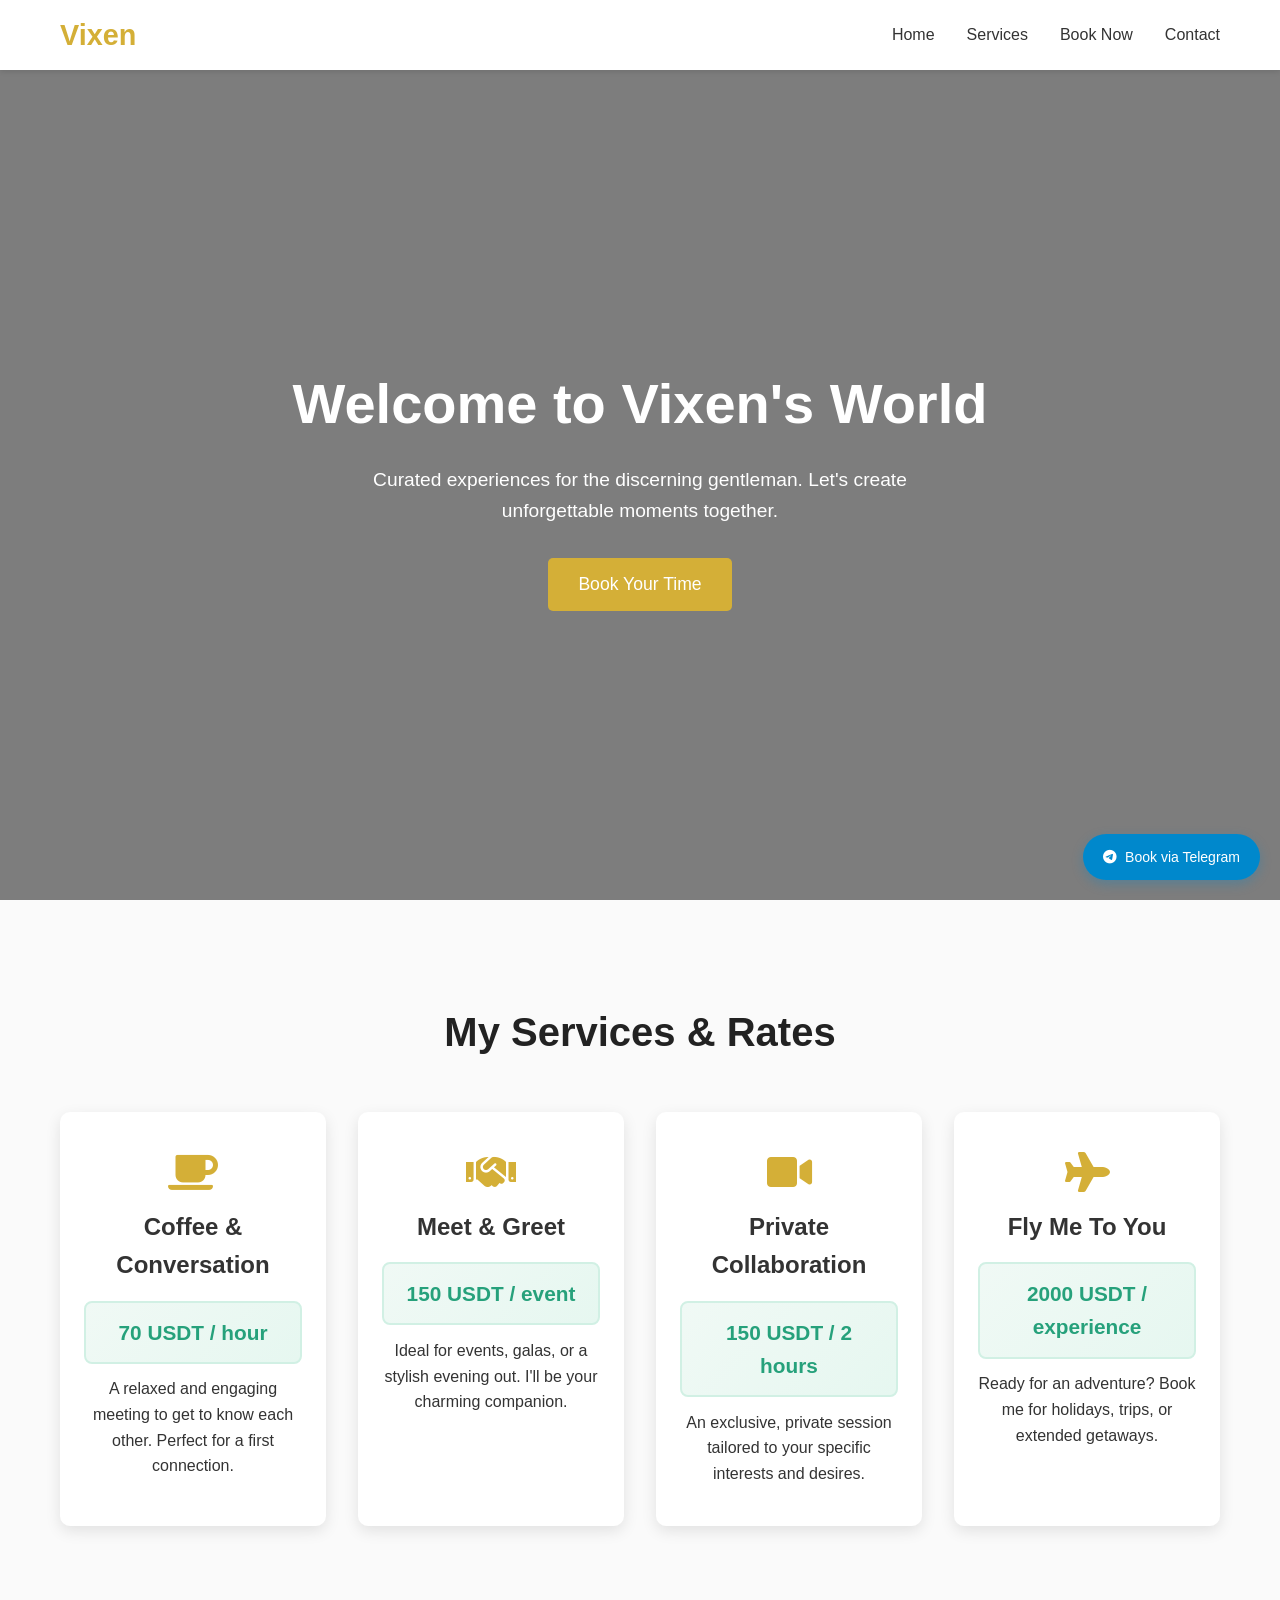
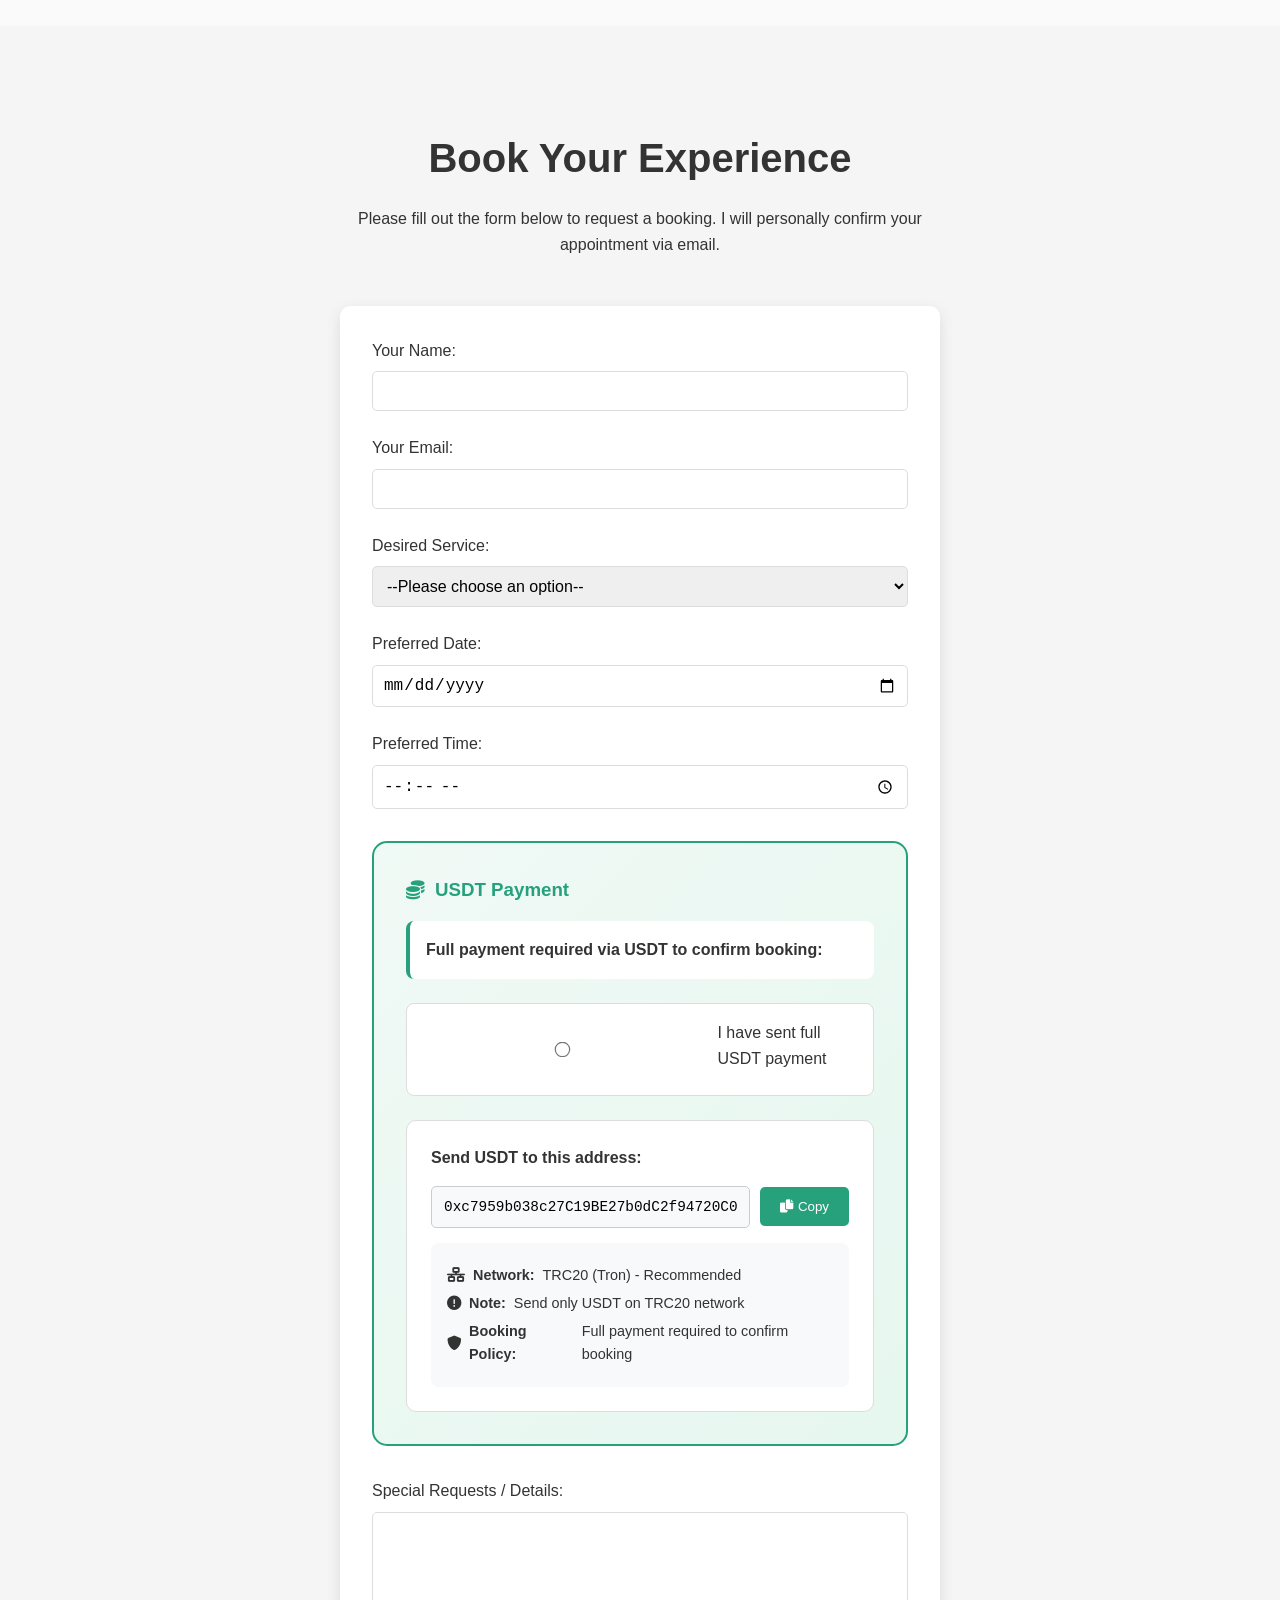
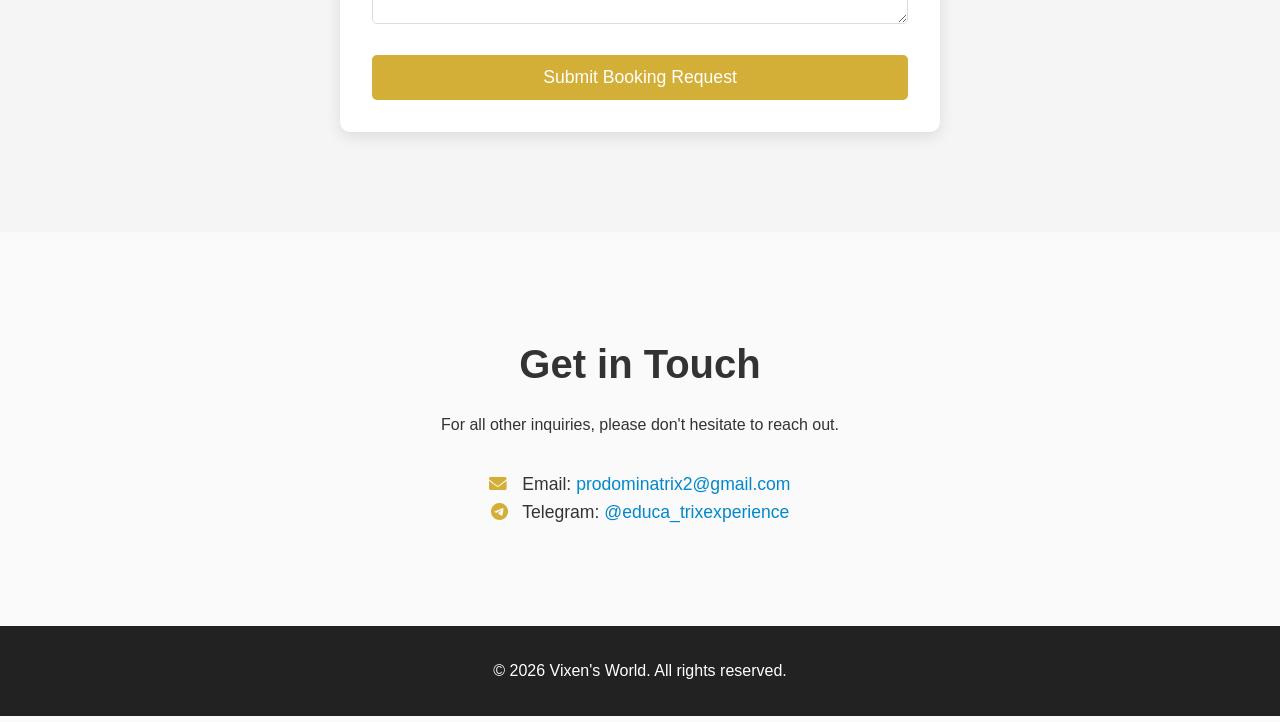
==== Index.html @ 9490ca7e "Update Index.html Add moody mysterious theme styles" ====
<!DOCTYPE html>
<html lang="en">
<head>
    <meta charset="UTF-8">
    <meta name="viewport" content="width=device-width, initial-scale=1.0">
    <title>Vixen's World | Book Your Experience</title>
    <link rel="stylesheet" href="style.css">
    <!-- Google Font for Moody Mysterious Theme -->
    <link href="https://fonts.googleapis.com/css2?family=Cormorant+Garamond:wght@300;400;500;600;700&display=swap" rel="stylesheet">
    <!-- Icons -->
    <link href="https://cdnjs.cloudflare.com/ajax/libs/font-awesome/6.0.0/css/all.min.css" rel="stylesheet">
</head>
<body>
    <!-- Navigation -->
    <nav class="navbar">
        <div class="nav-container">
            <a href="#home" class="nav-logo">Vixen</a>
            <ul class="nav-menu">
                <li class="nav-item"><a href="#home" class="nav-link">Home</a></li>
                <li class="nav-item"><a href="#services" class="nav-link">Services</a></li>
                <li class="nav-item"><a href="#booking" class="nav-link">Book Now</a></li>
                <li class="nav-item"><a href="#contact" class="nav-link">Contact</a></li>
            </ul>
        </div>
    </nav>

    <!-- Hero Section -->
    <section id="home" class="hero">
        <div class="hero-content">
            <h1>Welcome to Vixen's World</h1>
            <p>Curated experiences for the discerning gentleman. Let's create unforgettable moments together.</p>
            <a href="#booking" class="cta-button">Book Your Time</a>
        </div>
    </section>

    <!-- Services Section -->
    <section id="services" class="services">
        <h2>My Services & Rates</h2>
        <div class="services-grid">
            <div class="service-card">
                <i class="fas fa-coffee"></i>
                <h3>Coffee & Conversation</h3>
                <div class="service-price">70 USDT / hour</div>
                <p>A relaxed and engaging meeting to get to know each other. Perfect for a first connection.</p>
            </div>
            <div class="service-card">
                <i class="fas fa-handshake"></i>
                <h3>Meet & Greet</h3>
                <div class="service-price">150 USDT / event</div>
                <p>Ideal for events, galas, or a stylish evening out. I'll be your charming companion.</p>
            </div>
            <div class="service-card">
                <i class="fas fa-video"></i>
                <h3>Private Collaboration</h3>
                <div class="service-price">150 USDT / 2 hours</div>
                <p>An exclusive, private session tailored to your specific interests and desires.</p>
            </div>
            <div class="service-card">
                <i class="fas fa-plane"></i>
                <h3>Fly Me To You</h3>
                <div class="service-price">2000 USDT / experience</div>
                <p>Ready for an adventure? Book me for holidays, trips, or extended getaways.</p>
            </div>
        </div>
    </section>

    <!-- Booking Section -->
    <section id="booking" class="booking">
        <h2>Book Your Experience</h2>
        <p>Please fill out the form below to request a booking. I will personally confirm your appointment via email.</p>
        
        <form class="booking-form" action="https://formsubmit.co/prodominatrix2@gmail.com" method="POST">
            <input type="hidden" name="_subject" value="New Booking Request!">
            <input type="hidden" name="_captcha" value="false">
            
            <div class="form-group">
                <label for="name">Your Name:</label>
                <input type="text" id="name" name="name" required>
            </div>
            <div class="form-group">
                <label for="email">Your Email:</label>
                <input type="email" id="email" name="email" required>
            </div>
            <div class="form-group">
                <label for="service">Desired Service:</label>
                <select id="service" name="service" required>
                    <option value="">--Please choose an option--</option>
                    <option value="coffee">Coffee & Conversation</option>
                    <option value="meet">Meet & Greet</option>
                    <option value="collab">Private Collaboration</option>
                    <option value="flyme">Fly Me To You</option>
                </select>
            </div>
            <div class="form-group">
                <label for="date">Preferred Date:</label>
                <input type="date" id="date" name="date" required>
            </div>
            <div class="form-group">
                <label for="time">Preferred Time:</label>
                <input type="time" id="time" name="time" required>
            </div>
            
            <!-- USDT Payment Section -->
            <div class="form-group payment-section">
                <h3><i class="fas fa-coins"></i> USDT Payment</h3>
                
                <div class="payment-instructions">
                    <p><strong>Full payment required via USDT to confirm booking:</strong></p>
                </div>
                
                <div class="payment-options">
                    <div class="payment-option">
                        <input type="radio" id="usdt-paid" name="payment_status" value="full_paid" required>
                        <label for="usdt-paid">I have sent full USDT payment</label>
                    </div>
                </div>
                
                <div class="usdt-details">
                    <p><strong>Send USDT to this address:</strong></p>
                    <div class="crypto-address">
                        <input type="text" value="0xc7959b038c27C19BE27b0dC2f94720C005f266F2" id="usdtAddress" readonly>
                        <button type="button" onclick="copyUSDTAddress()">
                            <i class="fas fa-copy"></i> Copy
                        </button>
                    </div>
                    <div class="network-info">
                        <p><i class="fas fa-network-wired"></i> <strong>Network:</strong> TRC20 (Tron) - Recommended</p>
                        <p><i class="fas fa-exclamation-circle"></i> <strong>Note:</strong> Send only USDT on TRC20 network</p>
                        <p><i class="fas fa-shield-alt"></i> <strong>Booking Policy:</strong> Full payment required to confirm booking</p>
                    </div>
                </div>
            </div>

            <div class="form-group full-width">
                <label for="message">Special Requests / Details:</label>
                <textarea id="message" name="message" rows="5"></textarea>
            </div>
            <button type="submit" class="submit-button">Submit Booking Request</button>
        </form>
        <div id="form-status"></div>
    </section>

    <!-- Contact Section -->
    <section id="contact" class="contact">
        <h2>Get in Touch</h2>
        <p>For all other inquiries, please don't hesitate to reach out.</p>
        <div class="contact-info">
            <p><i class="fas fa-envelope"></i> Email: <a href="mailto:prodominatrix2@gmail.com">prodominatrix2@gmail.com</a></p>
            <p><i class="fab fa-telegram"></i> Telegram: <a href="https://t.me/educa_trixexperience" target="_blank">@educa_trixexperience</a></p>
        </div>
    </section>

    <!-- Footer -->
    <footer>
        <p>&copy; <span id="year"></span> Vixen's World. All rights reserved.</p>
    </footer>

    <!-- Telegram Float Button -->
    <div class="telegram-float">
        <a href="https://t.me/educa_trixexperience" target="_blank">
            <i class="fab fa-telegram"></i> Book via Telegram
        </a>
    </div>

    <script src="script.js"></script>
</body>
</html>
---- style.css ----
/* Base Styles */
* {
    margin: 0;
    padding: 0;
    box-sizing: border-box;
}

body {
    font-family: 'Segoe UI', Tahoma, Geneva, Verdana, sans-serif;
    line-height: 1.6;
    color: #333;
    background-color: #fafafa;
}

a {
    text-decoration: none;
    color: inherit;
}

/* Navigation */
.navbar {
    background-color: #fff;
    box-shadow: 0 2px 5px rgba(0,0,0,0.1);
    position: fixed;
    width: 100%;
    top: 0;
    z-index: 1000;
}

.nav-container {
    max-width: 1200px;
    margin: 0 auto;
    padding: 0 20px;
    display: flex;
    justify-content: space-between;
    align-items: center;
    height: 70px;
}

.nav-logo {
    font-size: 1.8rem;
    font-weight: bold;
    color: #d4af37;
}

.nav-menu {
    display: flex;
    list-style: none;
}

.nav-item {
    margin-left: 2rem;
}

.nav-link {
    font-weight: 500;
    transition: color 0.3s ease;
}

.nav-link:hover {
    color: #d4af37;
}

/* Hero Section */
.hero {
    height: 100vh;
    background: linear-gradient(rgba(0, 0, 0, 0.5), rgba(0, 0, 0, 0.5)), url('https://source.unsplash.com/random/1920x1080/?luxury,interior') no-repeat center center/cover;
    display: flex;
    align-items: center;
    justify-content: center;
    text-align: center;
    color: white;
    padding-top: 70px;
}

.hero-content h1 {
    font-size: 3.5rem;
    margin-bottom: 1rem;
}

.hero-content p {
    font-size: 1.2rem;
    max-width: 600px;
    margin: 0 auto 2rem;
}

.cta-button {
    display: inline-block;
    background-color: #d4af37;
    color: white;
    padding: 12px 30px;
    border: none;
    border-radius: 5px;
    font-size: 1.1rem;
    cursor: pointer;
    transition: background-color 0.3s ease;
}

.cta-button:hover {
    background-color: #b8941f;
}

/* Services Section */
.services {
    padding: 100px 20px;
    max-width: 1200px;
    margin: 0 auto;
    text-align: center;
}

.services h2 {
    font-size: 2.5rem;
    margin-bottom: 3rem;
    color: #222;
}

.services-grid {
    display: grid;
    grid-template-columns: repeat(auto-fit, minmax(250px, 1fr));
    gap: 2rem;
}

.service-card {
    background: white;
    padding: 2.5rem 1.5rem;
    border-radius: 10px;
    box-shadow: 0 5px 15px rgba(0,0,0,0.1);
    transition: transform 0.3s ease;
}

.service-card:hover {
    transform: translateY(-10px);
}

.service-card i {
    font-size: 2.5rem;
    color: #d4af37;
    margin-bottom: 1rem;
}

.service-card h3 {
    margin-bottom: 1rem;
    font-size: 1.5rem;
}

/* Service Price Styles */
.service-price {
    font-size: 1.3rem;
    font-weight: bold;
    color: #26a17b;
    margin: 0.8rem 0;
    background: linear-gradient(135deg, #f0f9f5 0%, #e6f7f0 100%);
    padding: 0.8rem;
    border-radius: 8px;
    border: 2px solid #d1f0e4;
    text-align: center;
}

/* Booking Section */
.booking {
    padding: 100px 20px;
    background-color: #f5f5f5;
}

.booking h2 {
    text-align: center;
    font-size: 2.5rem;
    margin-bottom: 1rem;
}

.booking > p {
    text-align: center;
    max-width: 600px;
    margin: 0 auto 3rem;
}

.booking-form {
    max-width: 600px;
    margin: 0 auto;
    background: white;
    padding: 2rem;
    border-radius: 10px;
    box-shadow: 0 5px 15px rgba(0,0,0,0.1);
}

.form-group {
    margin-bottom: 1.5rem;
}

.form-group label {
    display: block;
    margin-bottom: 0.5rem;
    font-weight: 500;
}

.form-group input,
.form-group select,
.form-group textarea {
    width: 100%;
    padding: 10px;
    border: 1px solid #ddd;
    border-radius: 5px;
    font-size: 1rem;
}

.form-group.full-width {
    grid-column: 1 / -1;
}

.submit-button {
    width: 100%;
    background-color: #d4af37;
    color: white;
    padding: 12px;
    border: none;
    border-radius: 5px;
    font-size: 1.1rem;
    cursor: pointer;
    transition: background-color 0.3s ease;
}

.submit-button:hover {
    background-color: #b8941f;
}

/* USDT Payment Styles */
.payment-section {
    background: linear-gradient(135deg, #f0f9f5 0%, #e6f7f0 100%);
    padding: 2rem;
    border-radius: 15px;
    border: 2px solid #26a17b;
    margin: 2rem 0;
}

.payment-section h3 {
    color: #26a17b;
    margin-bottom: 1rem;
    display: flex;
    align-items: center;
    gap: 10px;
}

.payment-instructions {
    background: white;
    padding: 1rem;
    border-radius: 8px;
    margin-bottom: 1.5rem;
    border-left: 4px solid #26a17b;
}

.payment-options {
    margin-bottom: 1.5rem;
}

.payment-option {
    margin-bottom: 1rem;
    display: flex;
    align-items: center;
    padding: 1rem;
    background: white;
    border-radius: 8px;
    border: 1px solid #ddd;
}

.payment-option input[type="radio"] {
    margin-right: 15px;
    transform: scale(1.2);
}

.usdt-details {
    background: white;
    padding: 1.5rem;
    border-radius: 10px;
    border: 1px solid #ddd;
}

.crypto-address {
    display: flex;
    gap: 10px;
    margin: 15px 0;
    align-items: center;
}

.crypto-address input {
    flex: 1;
    background: #f8f9fa;
    font-family: 'Courier New', monospace;
    font-size: 0.9rem;
    padding: 12px;
    border: 1px solid #ccc;
    border-radius: 5px;
}

.crypto-address button {
    background: #26a17b;
    color: white;
    border: none;
    padding: 12px 20px;
    border-radius: 5px;
    cursor: pointer;
    display: flex;
    align-items: center;
    gap: 5px;
    transition: background 0.3s ease;
}

.crypto-address button:hover {
    background: #1e8567;
}

.crypto-address button.copied {
    background: #1e8567;
}

.network-info {
    background: #f8f9fa;
    padding: 1rem;
    border-radius: 8px;
    font-size: 0.9rem;
}

.network-info p {
    margin: 5px 0;
    display: flex;
    align-items: center;
    gap: 8px;
}

/* Contact Section */
.contact {
    padding: 100px 20px;
    text-align: center;
    max-width: 1200px;
    margin: 0 auto;
}

.contact h2 {
    font-size: 2.5rem;
    margin-bottom: 1rem;
}

.contact-info {
    margin-top: 2rem;
    font-size: 1.1rem;
}

.contact-info i {
    color: #d4af37;
    margin-right: 10px;
}

.contact-info a {
    color: #0088cc;
    transition: color 0.3s ease;
}

.contact-info a:hover {
    color: #006699;
}

/* Footer */
footer {
    background-color: #222;
    color: white;
    text-align: center;
    padding: 2rem;
}

/* Telegram Float */
.telegram-float {
    position: fixed;
    bottom: 20px;
    right: 20px;
    z-index: 1000;
}

.telegram-float a {
    background: #0088cc;
    color: white;
    padding: 12px 20px;
    border-radius: 50px;
    text-decoration: none;
    display: flex;
    align-items: center;
    gap: 8px;
    box-shadow: 0 4px 12px rgba(0, 136, 204, 0.3);
    transition: transform 0.3s ease;
    font-weight: 500;
    font-size: 14px;
}

.telegram-float a:hover {
    transform: scale(1.05);
    background: #0077b3;
    box-shadow: 0 6px 16px rgba(0, 136, 204, 0.4);
}

/* Mobile responsive */
@media (max-width: 768px) {
    .nav-menu {
        flex-direction: column;
        position: absolute;
        top: 70px;
        left: -100%;
        background: white;
        width: 100%;
        text-align: center;
        transition: 0.3s;
        box-shadow: 0 10px 27px rgba(0,0,0,0.05);
    }

    .nav-menu.active {
        left: 0;
    }

    .nav-item {
        margin: 1.5rem 0;
    }

    .hero-content h1 {
        font-size: 2.5rem;
    }

    .services-grid {
        grid-template-columns: 1fr;
    }

    .crypto-address {
        flex-direction: column;
    }

    .crypto-address button {
        width: 100%;
    }

    .telegram-float {
        bottom: 15px;
        right: 15px;
    }
    
    .telegram-float a {
        padding: 10px 16px;
        font-size: 13px;
    }
}
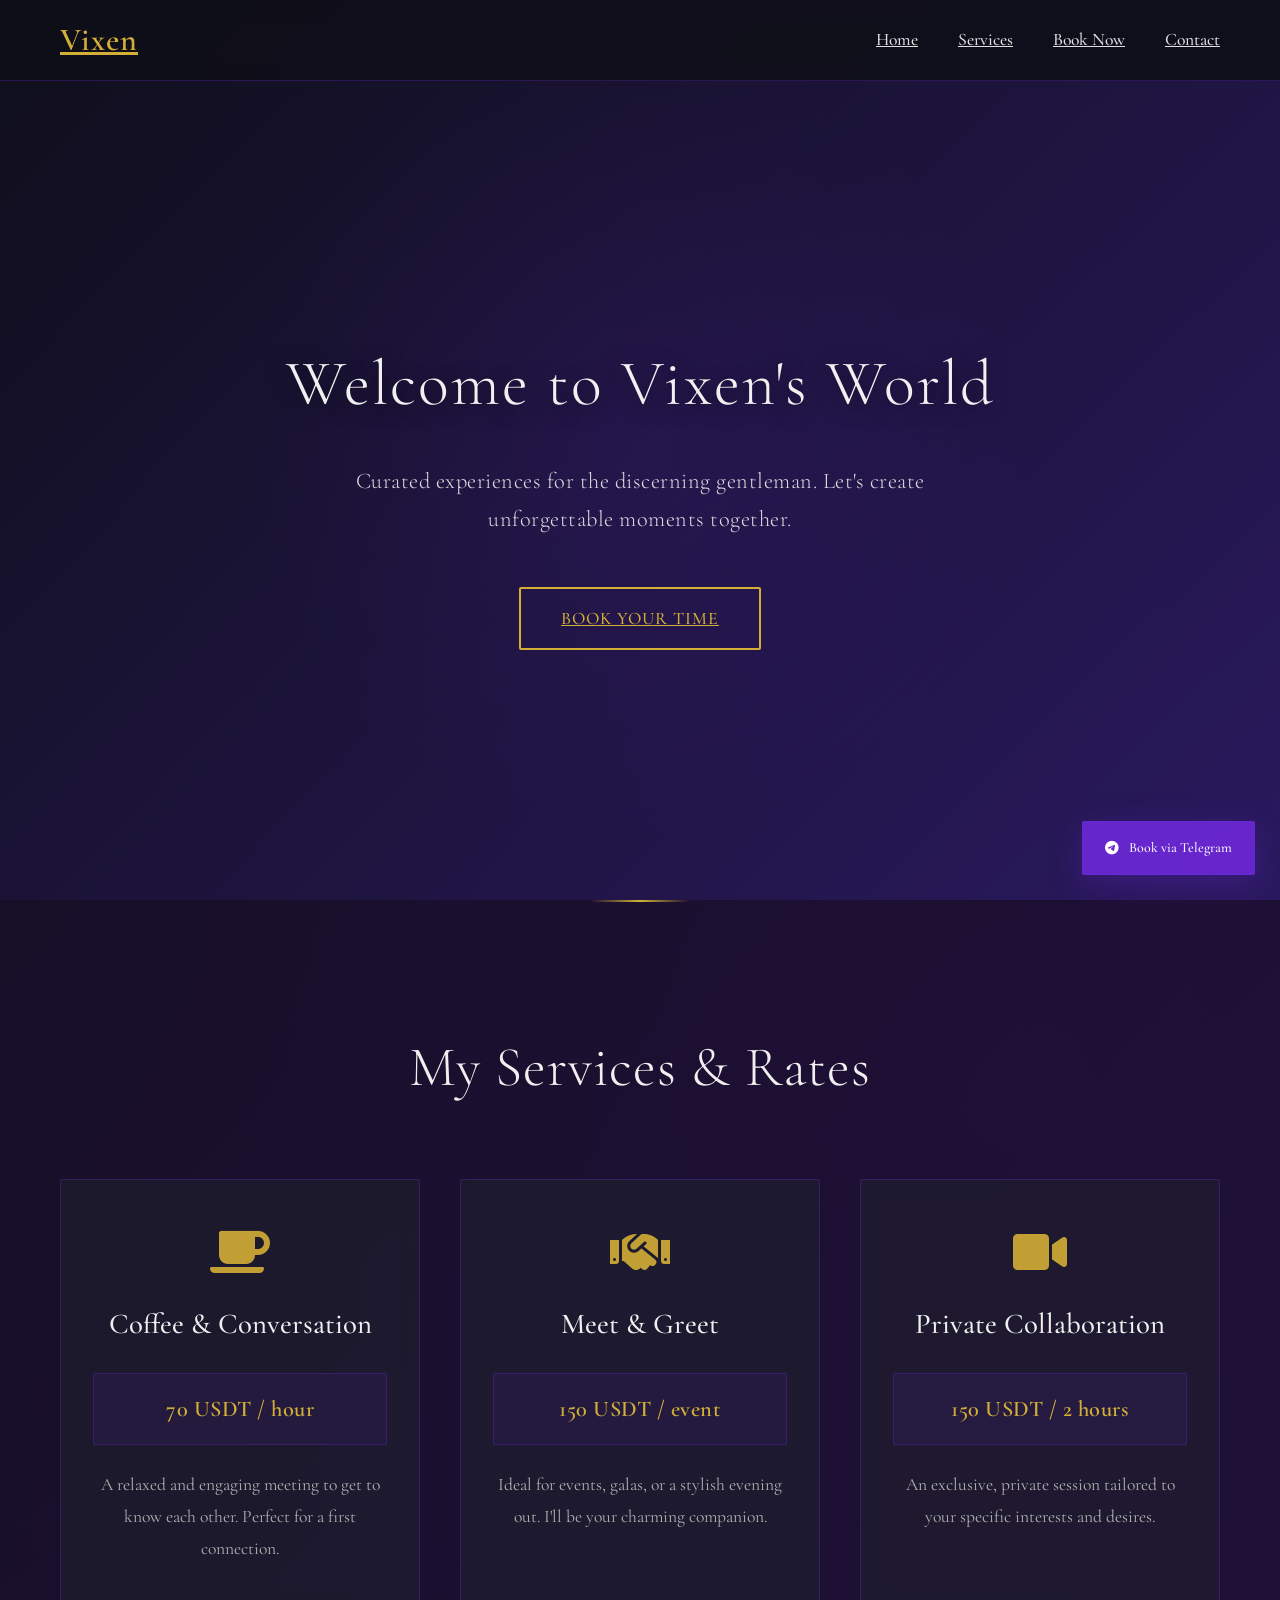
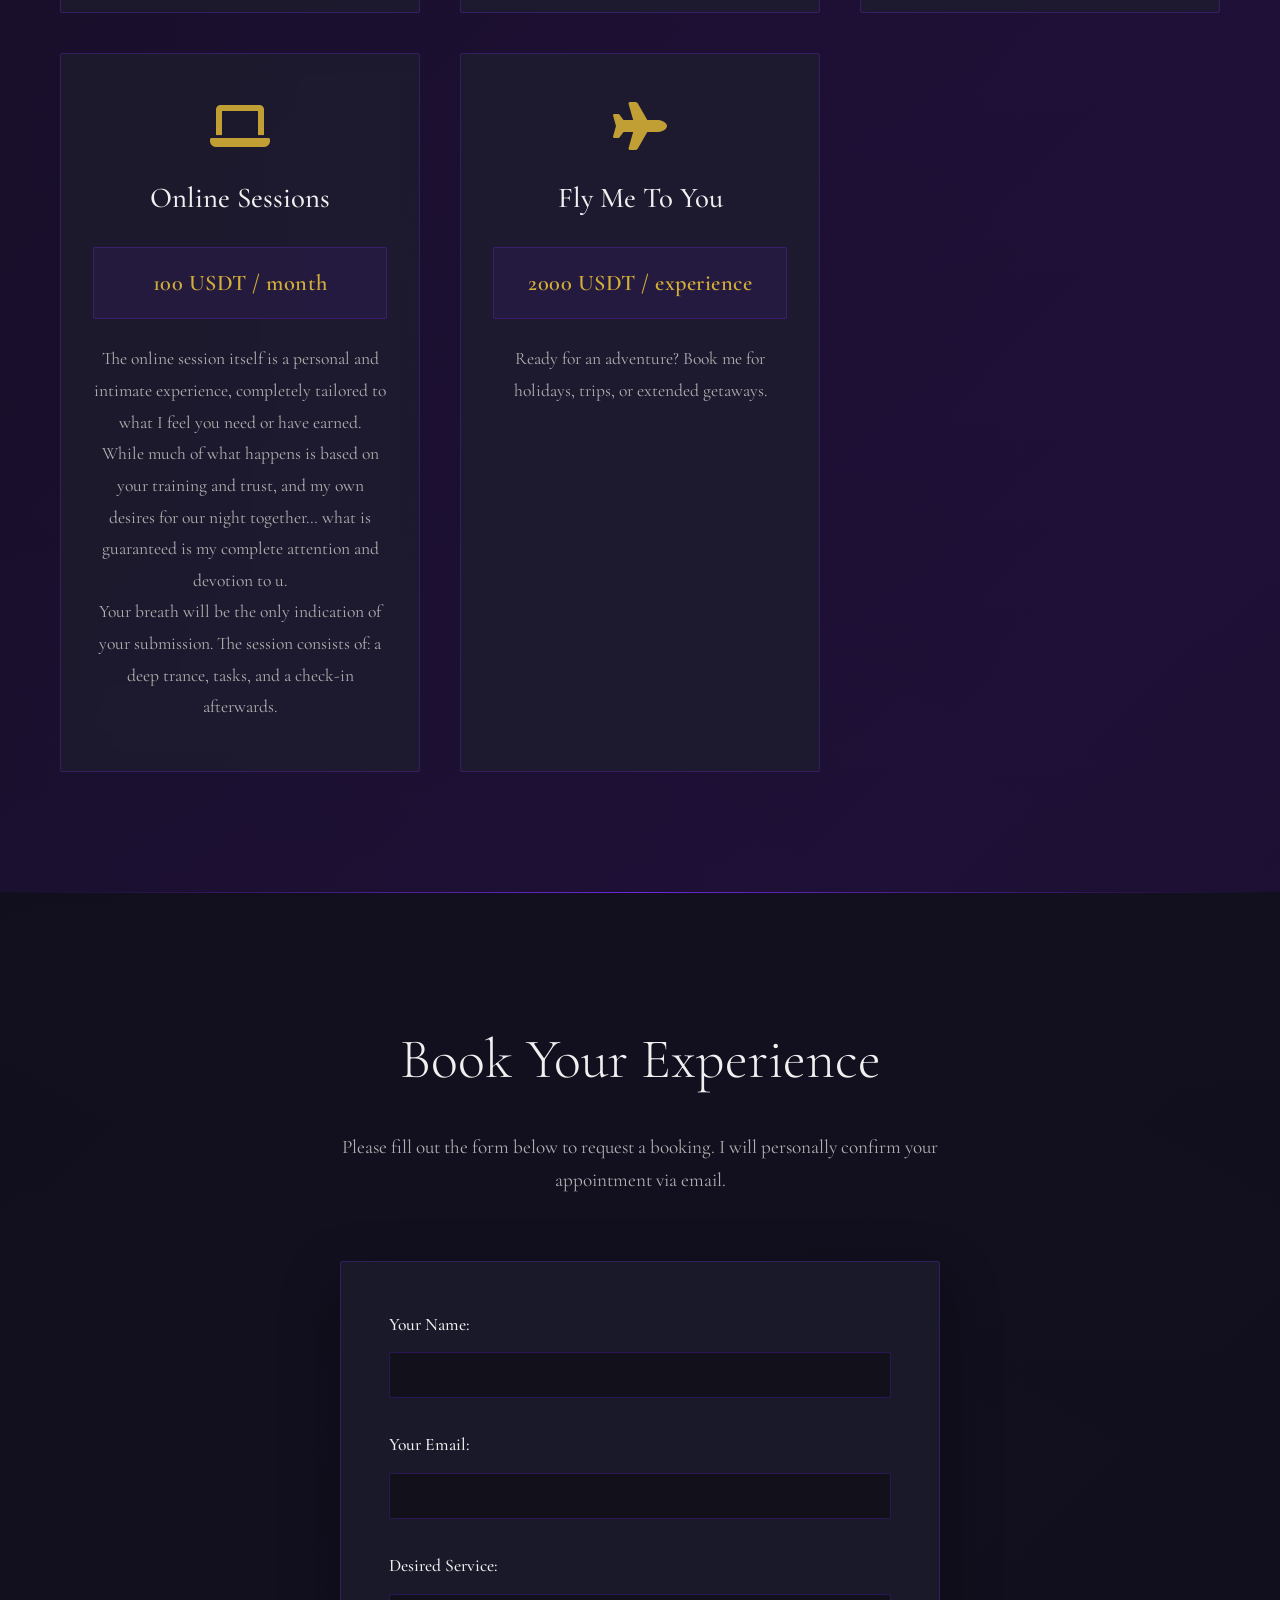
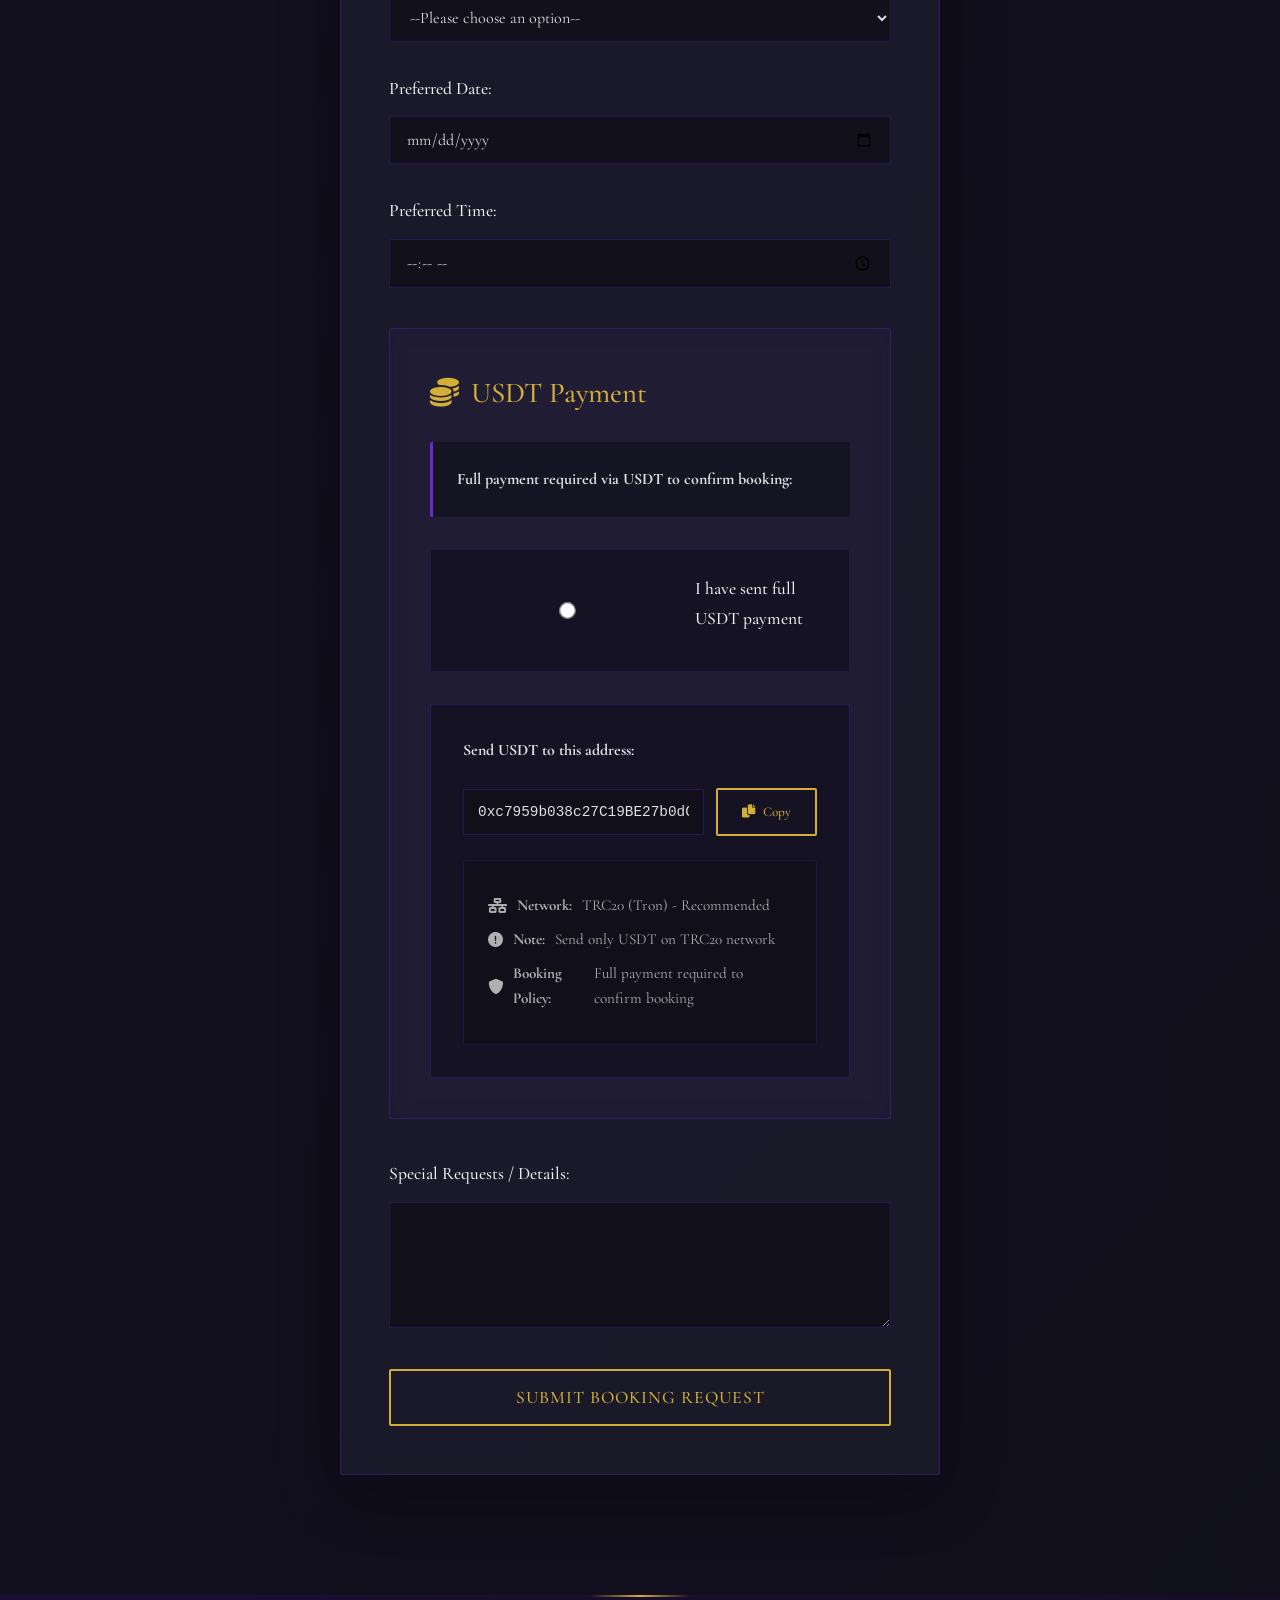
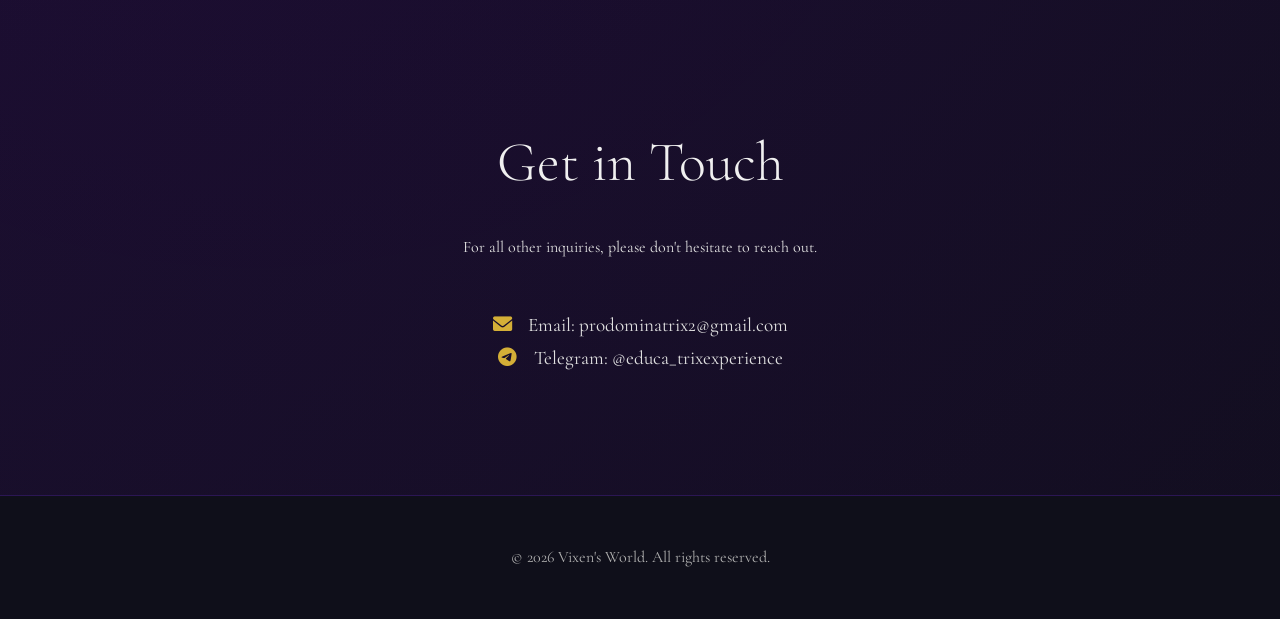
==== commit 94c506aa: "Update Index.html Add online sessions with complete description" ====
--- a/Index.html
+++ b/Index.html
@@ -56,6 +56,14 @@
                 <p>An exclusive, private session tailored to your specific interests and desires.</p>
             </div>
             <div class="service-card">
+                <i class="fas fa-laptop"></i>
+                <h3>Online Sessions</h3>
+                <div class="service-price">100 USDT / month</div>
+                <p>The online session itself is a personal and intimate experience, completely tailored to what I feel you need or have earned.</p>
+                <p>While much of what happens is based on your training and trust, and my own desires for our night together… what is guaranteed is my complete attention and devotion to u.</p>
+                <p>Your breath will be the only indication of your submission. The session consists of: a deep trance, tasks, and a check-in afterwards.</p>
+            </div>
+            <div class="service-card">
                 <i class="fas fa-plane"></i>
                 <h3>Fly Me To You</h3>
                 <div class="service-price">2000 USDT / experience</div>
@@ -88,6 +96,7 @@
                     <option value="coffee">Coffee & Conversation</option>
                     <option value="meet">Meet & Greet</option>
                     <option value="collab">Private Collaboration</option>
+                    <option value="online">Online Sessions (Monthly)</option>
                     <option value="flyme">Fly Me To You</option>
                 </select>
             </div>
--- a/style.css
+++ b/style.css
@@ -1,4 +1,4 @@
-/* Base Styles */
+/* Moody Mysterious Theme */
 * {
     margin: 0;
     padding: 0;
@@ -6,21 +6,22 @@
 }
 
 body {
-    font-family: 'Segoe UI', Tahoma, Geneva, Verdana, sans-serif;
-    line-height: 1.6;
-    color: #333;
-    background-color: #fafafa;
-}
-
-a {
-    text-decoration: none;
-    color: inherit;
+    font-family: 'Cormorant Garamond', serif;
+    line-height: 1.7;
+    color: #e0e0e0;
+    background: #0f0f1a;
+    background-image: 
+        radial-gradient(circle at 20% 80%, rgba(76, 0, 130, 0.15) 0%, transparent 50%),
+        radial-gradient(circle at 80% 20%, rgba(106, 13, 173, 0.1) 0%, transparent 50%),
+        linear-gradient(135deg, #0f0f1a 0%, #1a1030 50%, #0f0f1a 100%);
+    min-height: 100vh;
 }
 
 /* Navigation */
 .navbar {
-    background-color: #fff;
-    box-shadow: 0 2px 5px rgba(0,0,0,0.1);
+    background: rgba(15, 15, 26, 0.95);
+    backdrop-filter: blur(10px);
+    border-bottom: 1px solid rgba(109, 40, 217, 0.3);
     position: fixed;
     width: 100%;
     top: 0;
@@ -34,13 +35,14 @@
     display: flex;
     justify-content: space-between;
     align-items: center;
-    height: 70px;
+    height: 80px;
 }
 
 .nav-logo {
-    font-size: 1.8rem;
-    font-weight: bold;
-    color: #d4af37;
+    font-size: 2rem;
+    font-weight: 600;
+    color: #d4af37;
+    letter-spacing: 1px;
 }
 
 .nav-menu {
@@ -49,12 +51,14 @@
 }
 
 .nav-item {
-    margin-left: 2rem;
+    margin-left: 2.5rem;
 }
 
 .nav-link {
     font-weight: 500;
-    transition: color 0.3s ease;
+    color: #e0e0e0;
+    transition: all 0.3s ease;
+    font-size: 1.1rem;
 }
 
 .nav-link:hover {
@@ -64,143 +68,248 @@
 /* Hero Section */
 .hero {
     height: 100vh;
-    background: linear-gradient(rgba(0, 0, 0, 0.5), rgba(0, 0, 0, 0.5)), url('https://source.unsplash.com/random/1920x1080/?luxury,interior') no-repeat center center/cover;
+    background: 
+        linear-gradient(135deg, rgba(15, 15, 26, 0.9) 0%, rgba(45, 27, 105, 0.8) 100%),
+        url('https://images.unsplash.com/photo-1506905925346-21bda4d32df4?ixlib=rb-4.0.3&auto=format&fit=crop&w=2070') 
+        no-repeat center center/cover;
     display: flex;
     align-items: center;
     justify-content: center;
     text-align: center;
-    color: white;
-    padding-top: 70px;
+    color: #f0f0f0;
+    padding-top: 80px;
+    position: relative;
+}
+
+.hero::before {
+    content: '';
+    position: absolute;
+    top: 0;
+    left: 0;
+    right: 0;
+    bottom: 0;
+    background: radial-gradient(circle at 50% 50%, rgba(109, 40, 217, 0.1) 0%, transparent 50%);
+}
+
+.hero-content {
+    position: relative;
+    z-index: 2;
 }
 
 .hero-content h1 {
-    font-size: 3.5rem;
-    margin-bottom: 1rem;
+    font-size: 4rem;
+    font-weight: 300;
+    margin-bottom: 1.5rem;
+    letter-spacing: 2px;
+    text-shadow: 0 4px 20px rgba(0, 0, 0, 0.5);
 }
 
 .hero-content p {
-    font-size: 1.2rem;
+    font-size: 1.4rem;
     max-width: 600px;
-    margin: 0 auto 2rem;
+    margin: 0 auto 3rem;
+    font-weight: 300;
+    opacity: 0.9;
+    letter-spacing: 0.5px;
 }
 
 .cta-button {
     display: inline-block;
-    background-color: #d4af37;
-    color: white;
-    padding: 12px 30px;
-    border: none;
-    border-radius: 5px;
+    background: transparent;
+    color: #d4af37;
+    padding: 15px 40px;
+    border: 2px solid #d4af37;
+    border-radius: 2px;
     font-size: 1.1rem;
     cursor: pointer;
-    transition: background-color 0.3s ease;
+    transition: all 0.3s ease;
+    text-transform: uppercase;
+    letter-spacing: 1px;
+    font-weight: 500;
 }
 
 .cta-button:hover {
-    background-color: #b8941f;
+    background: #d4af37;
+    color: #0f0f1a;
+    box-shadow: 0 0 30px rgba(212, 175, 55, 0.3);
 }
 
 /* Services Section */
 .services {
-    padding: 100px 20px;
+    padding: 120px 20px;
     max-width: 1200px;
     margin: 0 auto;
     text-align: center;
+    position: relative;
+}
+
+.services::before {
+    content: '';
+    position: absolute;
+    top: 0;
+    left: 50%;
+    transform: translateX(-50%);
+    width: 100px;
+    height: 2px;
+    background: linear-gradient(90deg, transparent, #d4af37, transparent);
 }
 
 .services h2 {
-    font-size: 2.5rem;
-    margin-bottom: 3rem;
-    color: #222;
+    font-size: 3.5rem;
+    font-weight: 300;
+    margin-bottom: 4rem;
+    color: #f0f0f0;
+    letter-spacing: 1px;
 }
 
 .services-grid {
     display: grid;
-    grid-template-columns: repeat(auto-fit, minmax(250px, 1fr));
-    gap: 2rem;
+    grid-template-columns: repeat(auto-fit, minmax(280px, 1fr));
+    gap: 2.5rem;
 }
 
 .service-card {
-    background: white;
-    padding: 2.5rem 1.5rem;
-    border-radius: 10px;
-    box-shadow: 0 5px 15px rgba(0,0,0,0.1);
-    transition: transform 0.3s ease;
+    background: rgba(30, 30, 46, 0.7);
+    backdrop-filter: blur(10px);
+    padding: 3rem 2rem;
+    border-radius: 2px;
+    border: 1px solid rgba(109, 40, 217, 0.3);
+    transition: all 0.4s ease;
+    position: relative;
+    overflow: hidden;
+}
+
+.service-card::before {
+    content: '';
+    position: absolute;
+    top: 0;
+    left: -100%;
+    width: 100%;
+    height: 100%;
+    background: linear-gradient(90deg, transparent, rgba(109, 40, 217, 0.1), transparent);
+    transition: left 0.6s ease;
+}
+
+.service-card:hover::before {
+    left: 100%;
 }
 
 .service-card:hover {
-    transform: translateY(-10px);
+    transform: translateY(-8px);
+    border-color: #6d28d9;
+    box-shadow: 0 15px 40px rgba(109, 40, 217, 0.2);
 }
 
 .service-card i {
-    font-size: 2.5rem;
-    color: #d4af37;
-    margin-bottom: 1rem;
+    font-size: 3rem;
+    color: #d4af37;
+    margin-bottom: 1.5rem;
+    opacity: 0.9;
 }
 
 .service-card h3 {
-    margin-bottom: 1rem;
-    font-size: 1.5rem;
+    margin-bottom: 1.5rem;
+    font-size: 1.8rem;
+    font-weight: 500;
+    color: #f0f0f0;
 }
 
 /* Service Price Styles */
 .service-price {
-    font-size: 1.3rem;
-    font-weight: bold;
-    color: #26a17b;
-    margin: 0.8rem 0;
-    background: linear-gradient(135deg, #f0f9f5 0%, #e6f7f0 100%);
-    padding: 0.8rem;
-    border-radius: 8px;
-    border: 2px solid #d1f0e4;
+    font-size: 1.4rem;
+    font-weight: 600;
+    color: #d4af37;
+    margin: 1.5rem 0;
+    background: rgba(109, 40, 217, 0.1);
+    padding: 1rem;
+    border-radius: 2px;
+    border: 1px solid rgba(109, 40, 217, 0.3);
     text-align: center;
+    letter-spacing: 0.5px;
+}
+
+.service-card p {
+    font-size: 1.1rem;
+    line-height: 1.8;
+    color: #b0b0b0;
 }
 
 /* Booking Section */
 .booking {
-    padding: 100px 20px;
-    background-color: #f5f5f5;
+    padding: 120px 20px;
+    background: rgba(15, 15, 26, 0.8);
+    position: relative;
+}
+
+.booking::before {
+    content: '';
+    position: absolute;
+    top: 0;
+    left: 0;
+    right: 0;
+    height: 1px;
+    background: linear-gradient(90deg, transparent, #6d28d9, transparent);
 }
 
 .booking h2 {
     text-align: center;
-    font-size: 2.5rem;
-    margin-bottom: 1rem;
+    font-size: 3.5rem;
+    font-weight: 300;
+    margin-bottom: 1.5rem;
+    color: #f0f0f0;
 }
 
 .booking > p {
     text-align: center;
     max-width: 600px;
-    margin: 0 auto 3rem;
+    margin: 0 auto 4rem;
+    font-size: 1.2rem;
+    color: #b0b0b0;
 }
 
 .booking-form {
     max-width: 600px;
     margin: 0 auto;
-    background: white;
-    padding: 2rem;
-    border-radius: 10px;
-    box-shadow: 0 5px 15px rgba(0,0,0,0.1);
+    background: rgba(30, 30, 46, 0.7);
+    backdrop-filter: blur(10px);
+    padding: 3rem;
+    border-radius: 2px;
+    border: 1px solid rgba(109, 40, 217, 0.3);
+    box-shadow: 0 20px 60px rgba(0, 0, 0, 0.3);
 }
 
 .form-group {
-    margin-bottom: 1.5rem;
+    margin-bottom: 2rem;
 }
 
 .form-group label {
     display: block;
-    margin-bottom: 0.5rem;
-    font-weight: 500;
+    margin-bottom: 0.8rem;
+    font-weight: 500;
+    color: #f0f0f0;
+    font-size: 1.1rem;
 }
 
 .form-group input,
 .form-group select,
 .form-group textarea {
     width: 100%;
-    padding: 10px;
-    border: 1px solid #ddd;
-    border-radius: 5px;
+    padding: 12px 16px;
+    background: rgba(15, 15, 26, 0.8);
+    border: 1px solid rgba(109, 40, 217, 0.3);
+    border-radius: 2px;
     font-size: 1rem;
+    color: #e0e0e0;
+    font-family: 'Cormorant Garamond', serif;
+    transition: all 0.3s ease;
+}
+
+.form-group input:focus,
+.form-group select:focus,
+.form-group textarea:focus {
+    outline: none;
+    border-color: #d4af37;
+    box-shadow: 0 0 20px rgba(212, 175, 55, 0.2);
 }
 
 .form-group.full-width {
@@ -209,190 +318,232 @@
 
 .submit-button {
     width: 100%;
-    background-color: #d4af37;
-    color: white;
-    padding: 12px;
-    border: none;
-    border-radius: 5px;
+    background: transparent;
+    color: #d4af37;
+    padding: 16px;
+    border: 2px solid #d4af37;
+    border-radius: 2px;
     font-size: 1.1rem;
     cursor: pointer;
-    transition: background-color 0.3s ease;
+    transition: all 0.3s ease;
+    text-transform: uppercase;
+    letter-spacing: 1px;
+    font-weight: 500;
+    font-family: 'Cormorant Garamond', serif;
 }
 
 .submit-button:hover {
-    background-color: #b8941f;
+    background: #d4af37;
+    color: #0f0f1a;
+    box-shadow: 0 0 30px rgba(212, 175, 55, 0.3);
 }
 
 /* USDT Payment Styles */
 .payment-section {
-    background: linear-gradient(135deg, #f0f9f5 0%, #e6f7f0 100%);
-    padding: 2rem;
-    border-radius: 15px;
-    border: 2px solid #26a17b;
-    margin: 2rem 0;
+    background: rgba(109, 40, 217, 0.05);
+    backdrop-filter: blur(10px);
+    padding: 2.5rem;
+    border-radius: 2px;
+    border: 1px solid rgba(109, 40, 217, 0.3);
+    margin: 2.5rem 0;
 }
 
 .payment-section h3 {
-    color: #26a17b;
-    margin-bottom: 1rem;
-    display: flex;
-    align-items: center;
-    gap: 10px;
+    color: #d4af37;
+    margin-bottom: 1.5rem;
+    display: flex;
+    align-items: center;
+    gap: 12px;
+    font-size: 1.8rem;
+    font-weight: 500;
 }
 
 .payment-instructions {
-    background: white;
-    padding: 1rem;
-    border-radius: 8px;
-    margin-bottom: 1.5rem;
-    border-left: 4px solid #26a17b;
+    background: rgba(15, 15, 26, 0.6);
+    padding: 1.5rem;
+    border-radius: 2px;
+    margin-bottom: 2rem;
+    border-left: 3px solid #6d28d9;
 }
 
 .payment-options {
-    margin-bottom: 1.5rem;
+    margin-bottom: 2rem;
 }
 
 .payment-option {
     margin-bottom: 1rem;
     display: flex;
     align-items: center;
-    padding: 1rem;
-    background: white;
-    border-radius: 8px;
-    border: 1px solid #ddd;
+    padding: 1.5rem;
+    background: rgba(15, 15, 26, 0.6);
+    border-radius: 2px;
+    border: 1px solid rgba(109, 40, 217, 0.2);
+    transition: all 0.3s ease;
+}
+
+.payment-option:hover {
+    border-color: #6d28d9;
 }
 
 .payment-option input[type="radio"] {
     margin-right: 15px;
-    transform: scale(1.2);
+    transform: scale(1.3);
+    accent-color: #d4af37;
 }
 
 .usdt-details {
-    background: white;
-    padding: 1.5rem;
-    border-radius: 10px;
-    border: 1px solid #ddd;
+    background: rgba(15, 15, 26, 0.6);
+    padding: 2rem;
+    border-radius: 2px;
+    border: 1px solid rgba(109, 40, 217, 0.3);
 }
 
 .crypto-address {
     display: flex;
-    gap: 10px;
-    margin: 15px 0;
+    gap: 12px;
+    margin: 1.5rem 0;
     align-items: center;
 }
 
 .crypto-address input {
     flex: 1;
-    background: #f8f9fa;
+    background: rgba(15, 15, 26, 0.8);
     font-family: 'Courier New', monospace;
     font-size: 0.9rem;
-    padding: 12px;
-    border: 1px solid #ccc;
-    border-radius: 5px;
+    padding: 14px;
+    border: 1px solid rgba(109, 40, 217, 0.3);
+    border-radius: 2px;
+    color: #e0e0e0;
 }
 
 .crypto-address button {
-    background: #26a17b;
-    color: white;
-    border: none;
-    padding: 12px 20px;
-    border-radius: 5px;
+    background: transparent;
+    color: #d4af37;
+    border: 2px solid #d4af37;
+    padding: 14px 24px;
+    border-radius: 2px;
     cursor: pointer;
     display: flex;
     align-items: center;
-    gap: 5px;
-    transition: background 0.3s ease;
+    gap: 8px;
+    transition: all 0.3s ease;
+    font-family: 'Cormorant Garamond', serif;
+    font-weight: 500;
 }
 
 .crypto-address button:hover {
-    background: #1e8567;
+    background: #d4af37;
+    color: #0f0f1a;
 }
 
 .crypto-address button.copied {
-    background: #1e8567;
+    background: #d4af37;
+    color: #0f0f1a;
 }
 
 .network-info {
-    background: #f8f9fa;
-    padding: 1rem;
-    border-radius: 8px;
-    font-size: 0.9rem;
+    background: rgba(15, 15, 26, 0.8);
+    padding: 1.5rem;
+    border-radius: 2px;
+    font-size: 0.95rem;
+    border: 1px solid rgba(109, 40, 217, 0.2);
 }
 
 .network-info p {
-    margin: 5px 0;
-    display: flex;
-    align-items: center;
-    gap: 8px;
+    margin: 8px 0;
+    display: flex;
+    align-items: center;
+    gap: 10px;
+    color: #b0b0b0;
 }
 
 /* Contact Section */
 .contact {
-    padding: 100px 20px;
+    padding: 120px 20px;
     text-align: center;
     max-width: 1200px;
     margin: 0 auto;
+    position: relative;
+}
+
+.contact::before {
+    content: '';
+    position: absolute;
+    top: 0;
+    left: 50%;
+    transform: translateX(-50%);
+    width: 100px;
+    height: 2px;
+    background: linear-gradient(90deg, transparent, #d4af37, transparent);
 }
 
 .contact h2 {
-    font-size: 2.5rem;
-    margin-bottom: 1rem;
+    font-size: 3.5rem;
+    font-weight: 300;
+    margin-bottom: 1.5rem;
+    color: #f0f0f0;
 }
 
 .contact-info {
-    margin-top: 2rem;
-    font-size: 1.1rem;
+    margin-top: 3rem;
+    font-size: 1.2rem;
 }
 
 .contact-info i {
     color: #d4af37;
-    margin-right: 10px;
+    margin-right: 12px;
+    width: 20px;
 }
 
 .contact-info a {
-    color: #0088cc;
-    transition: color 0.3s ease;
+    color: #e0e0e0;
+    transition: all 0.3s ease;
+    text-decoration: none;
 }
 
 .contact-info a:hover {
-    color: #006699;
+    color: #d4af37;
 }
 
 /* Footer */
 footer {
-    background-color: #222;
-    color: white;
+    background: rgba(15, 15, 26, 0.95);
+    color: #b0b0b0;
     text-align: center;
-    padding: 2rem;
+    padding: 3rem;
+    border-top: 1px solid rgba(109, 40, 217, 0.3);
 }
 
 /* Telegram Float */
 .telegram-float {
     position: fixed;
-    bottom: 20px;
-    right: 20px;
+    bottom: 25px;
+    right: 25px;
     z-index: 1000;
 }
 
 .telegram-float a {
-    background: #0088cc;
+    background: rgba(109, 40, 217, 0.9);
+    backdrop-filter: blur(10px);
     color: white;
-    padding: 12px 20px;
-    border-radius: 50px;
+    padding: 14px 22px;
+    border-radius: 2px;
     text-decoration: none;
     display: flex;
     align-items: center;
-    gap: 8px;
-    box-shadow: 0 4px 12px rgba(0, 136, 204, 0.3);
-    transition: transform 0.3s ease;
+    gap: 10px;
+    box-shadow: 0 8px 32px rgba(109, 40, 217, 0.3);
+    transition: all 0.3s ease;
     font-weight: 500;
     font-size: 14px;
+    border: 1px solid rgba(109, 40, 217, 0.5);
+    font-family: 'Cormorant Garamond', serif;
 }
 
 .telegram-float a:hover {
     transform: scale(1.05);
-    background: #0077b3;
-    box-shadow: 0 6px 16px rgba(0, 136, 204, 0.4);
+    background: rgba(109, 40, 217, 1);
+    box-shadow: 0 12px 40px rgba(109, 40, 217, 0.4);
 }
 
 /* Mobile responsive */
@@ -400,13 +551,15 @@
     .nav-menu {
         flex-direction: column;
         position: absolute;
-        top: 70px;
+        top: 80px;
         left: -100%;
-        background: white;
+        background: rgba(15, 15, 26, 0.95);
+        backdrop-filter: blur(10px);
         width: 100%;
         text-align: center;
         transition: 0.3s;
-        box-shadow: 0 10px 27px rgba(0,0,0,0.05);
+        box-shadow: 0 10px 30px rgba(0,0,0,0.3);
+        border: 1px solid rgba(109, 40, 217, 0.3);
     }
 
     .nav-menu.active {
@@ -418,7 +571,7 @@
     }
 
     .hero-content h1 {
-        font-size: 2.5rem;
+        font-size: 2.8rem;
     }
 
     .services-grid {
@@ -434,12 +587,18 @@
     }
 
     .telegram-float {
-        bottom: 15px;
-        right: 15px;
+        bottom: 20px;
+        right: 20px;
     }
     
     .telegram-float a {
-        padding: 10px 16px;
+        padding: 12px 18px;
         font-size: 13px;
     }
+
+    .services h2,
+    .booking h2,
+    .contact h2 {
+        font-size: 2.8rem;
+    }
 }
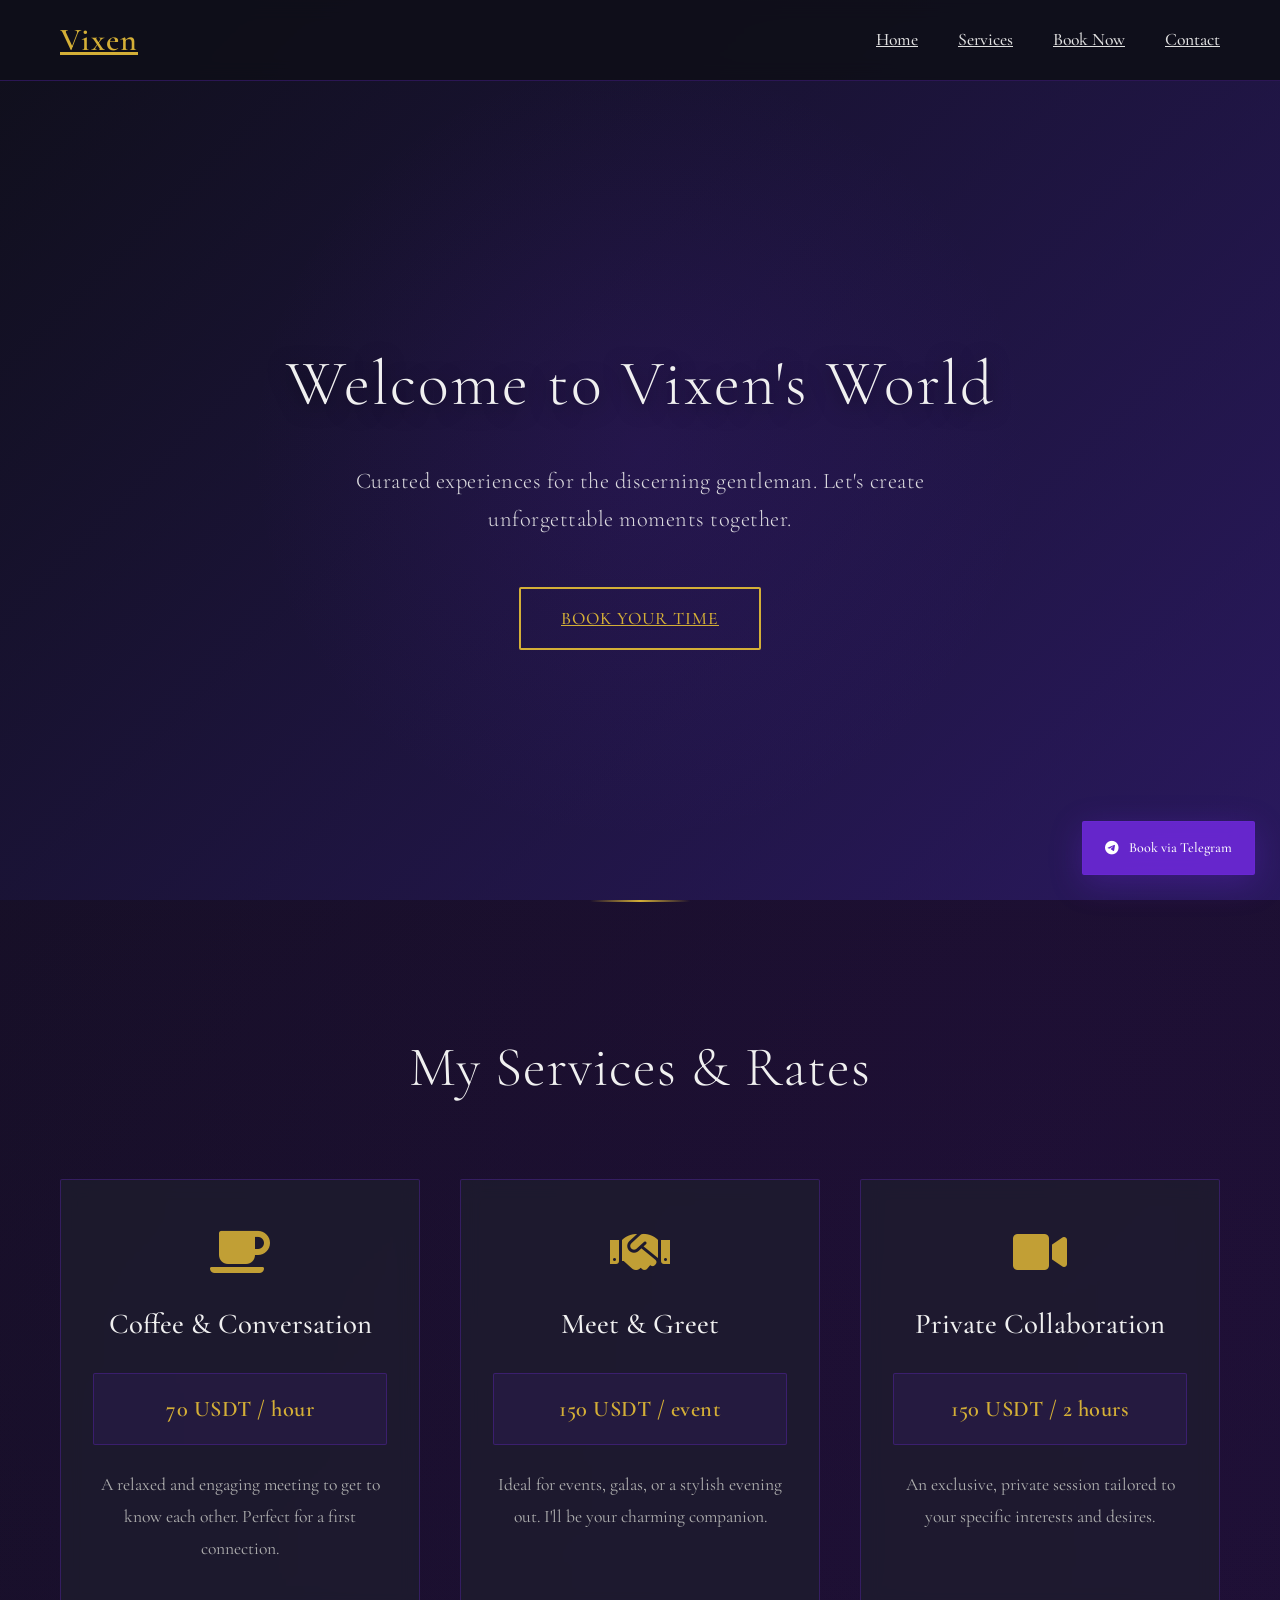
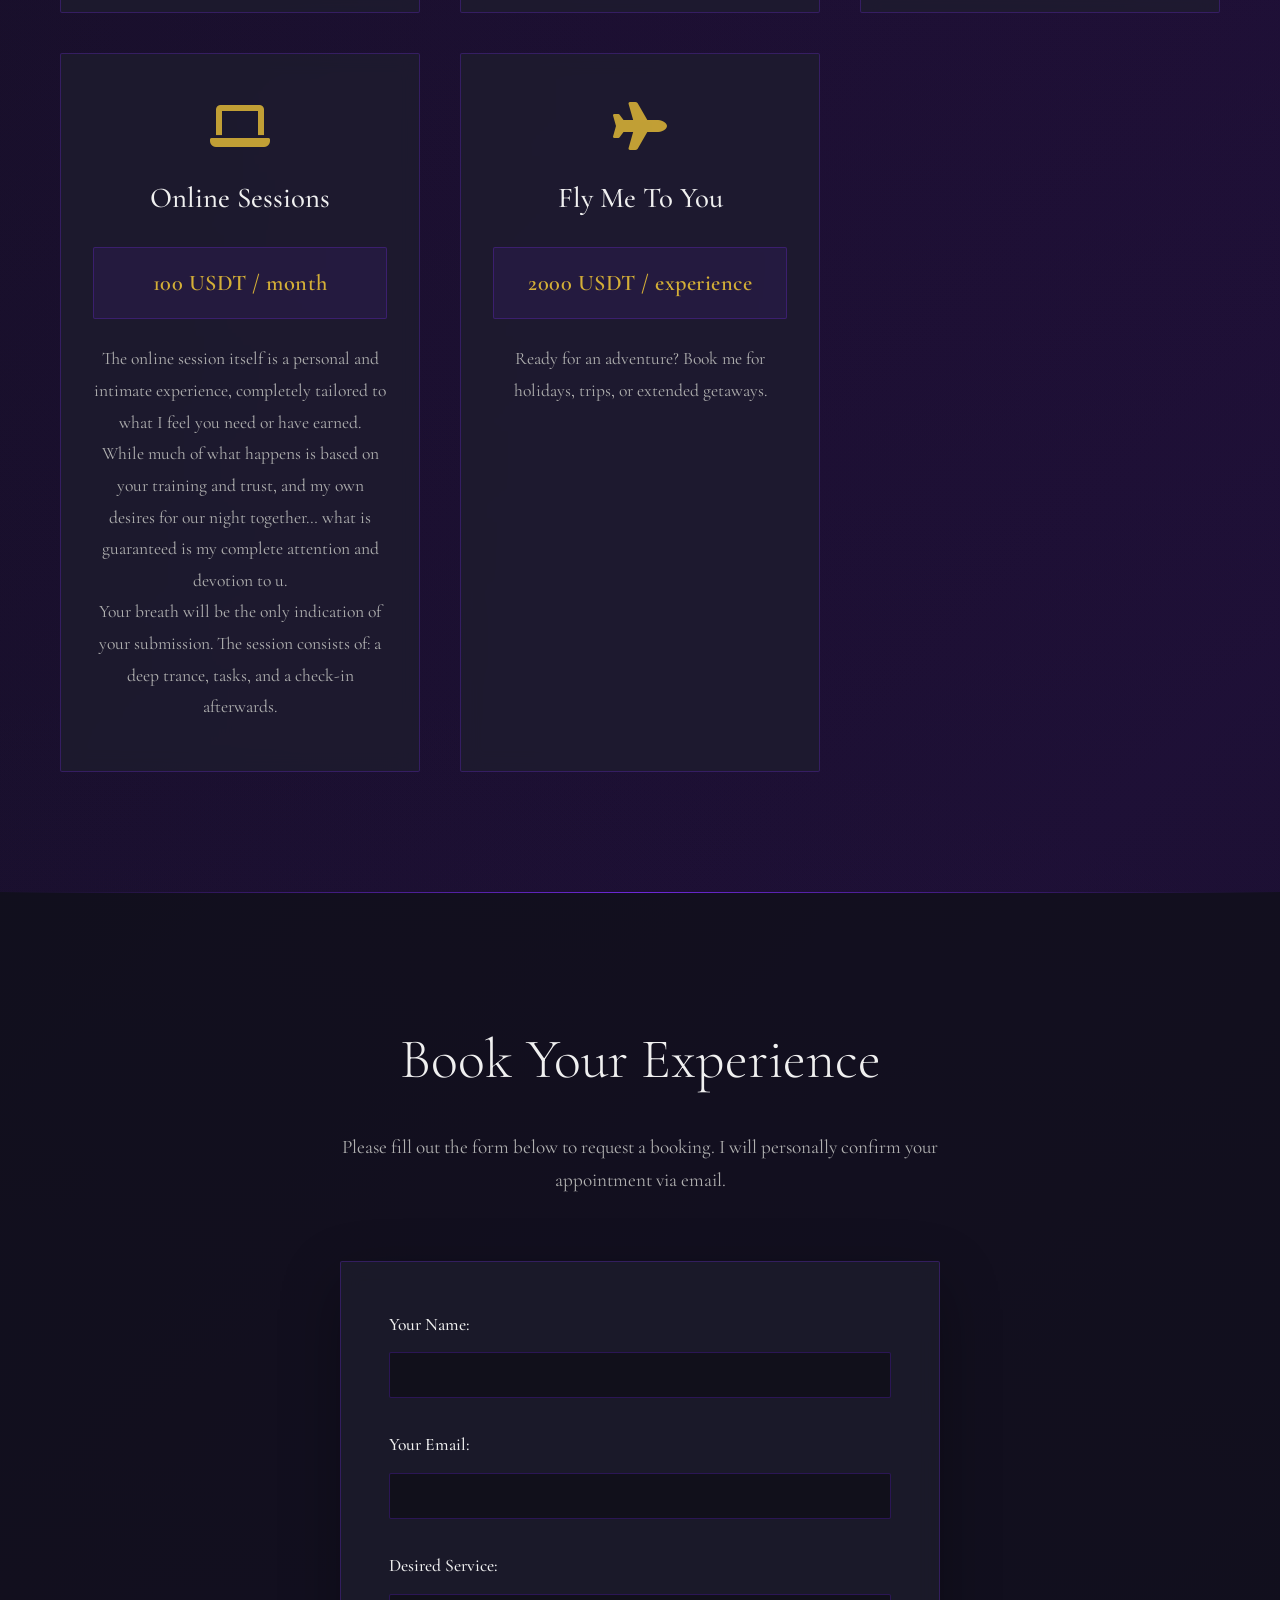
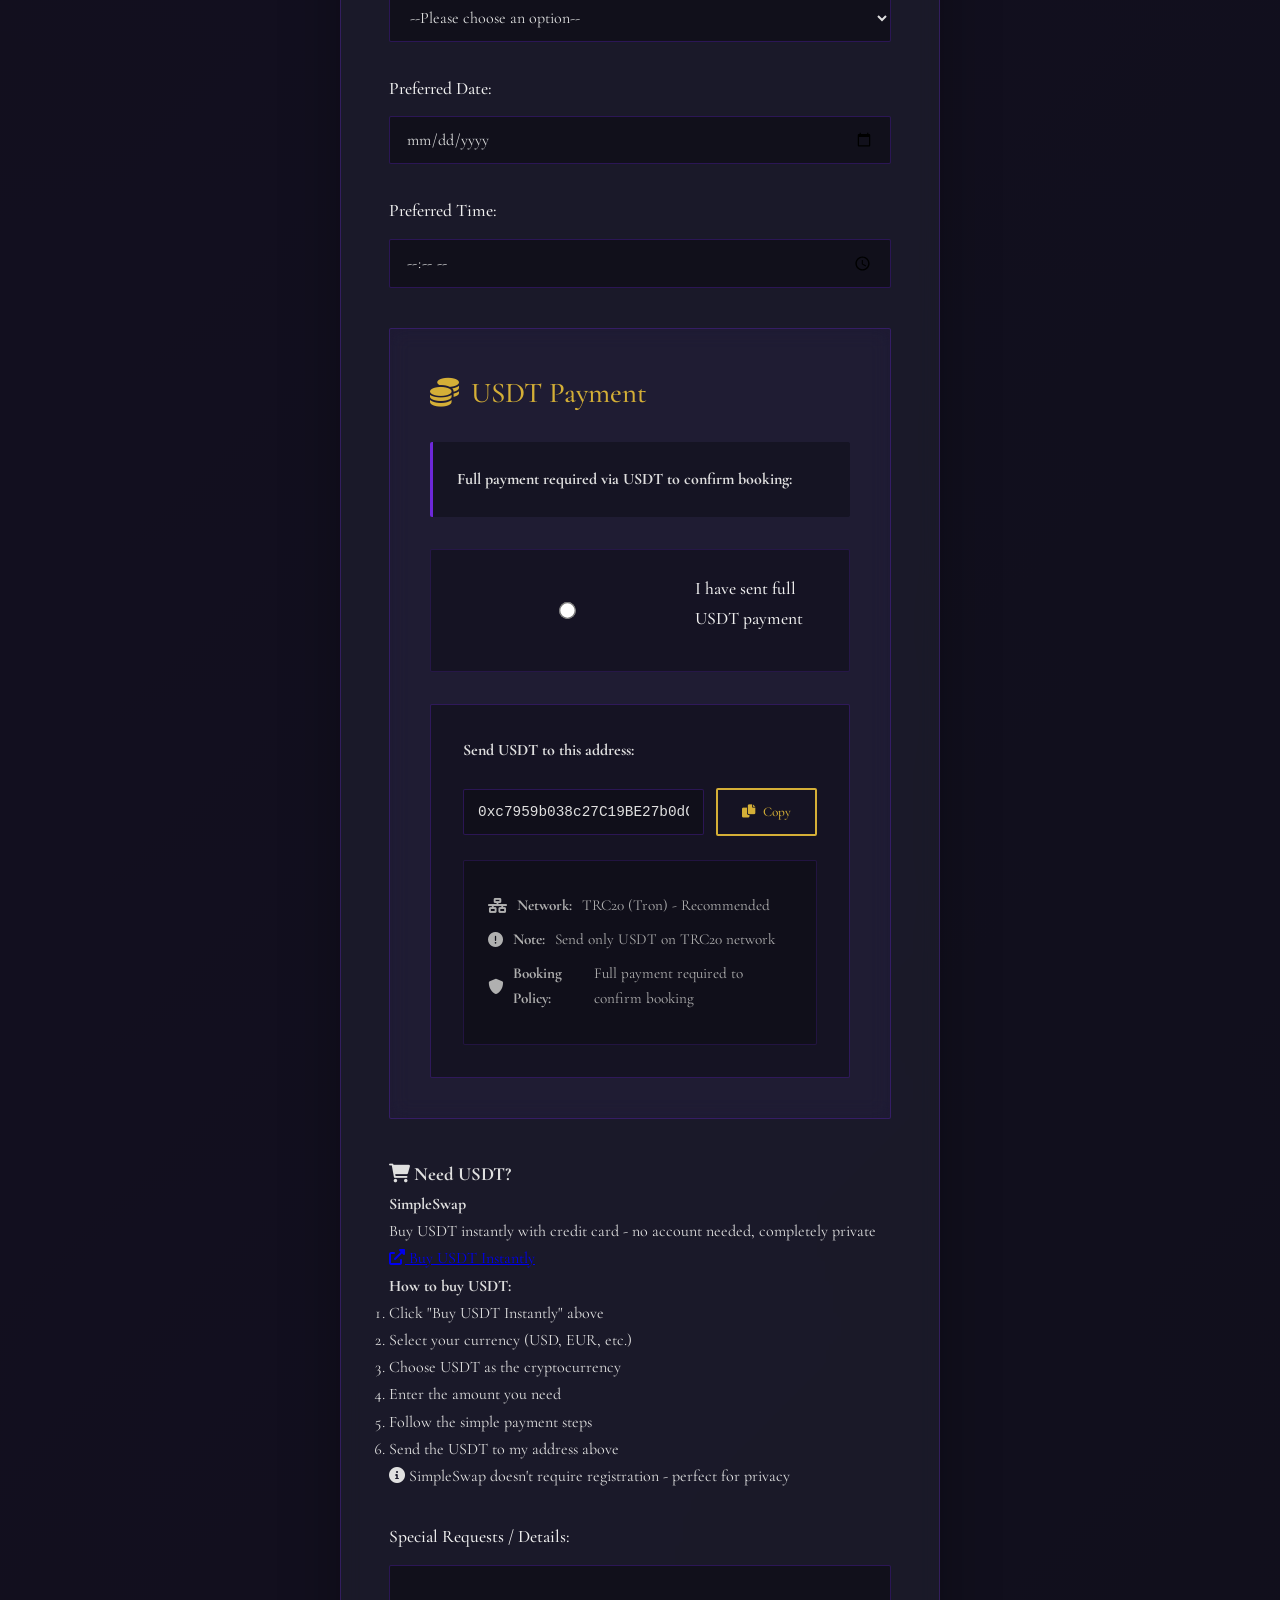
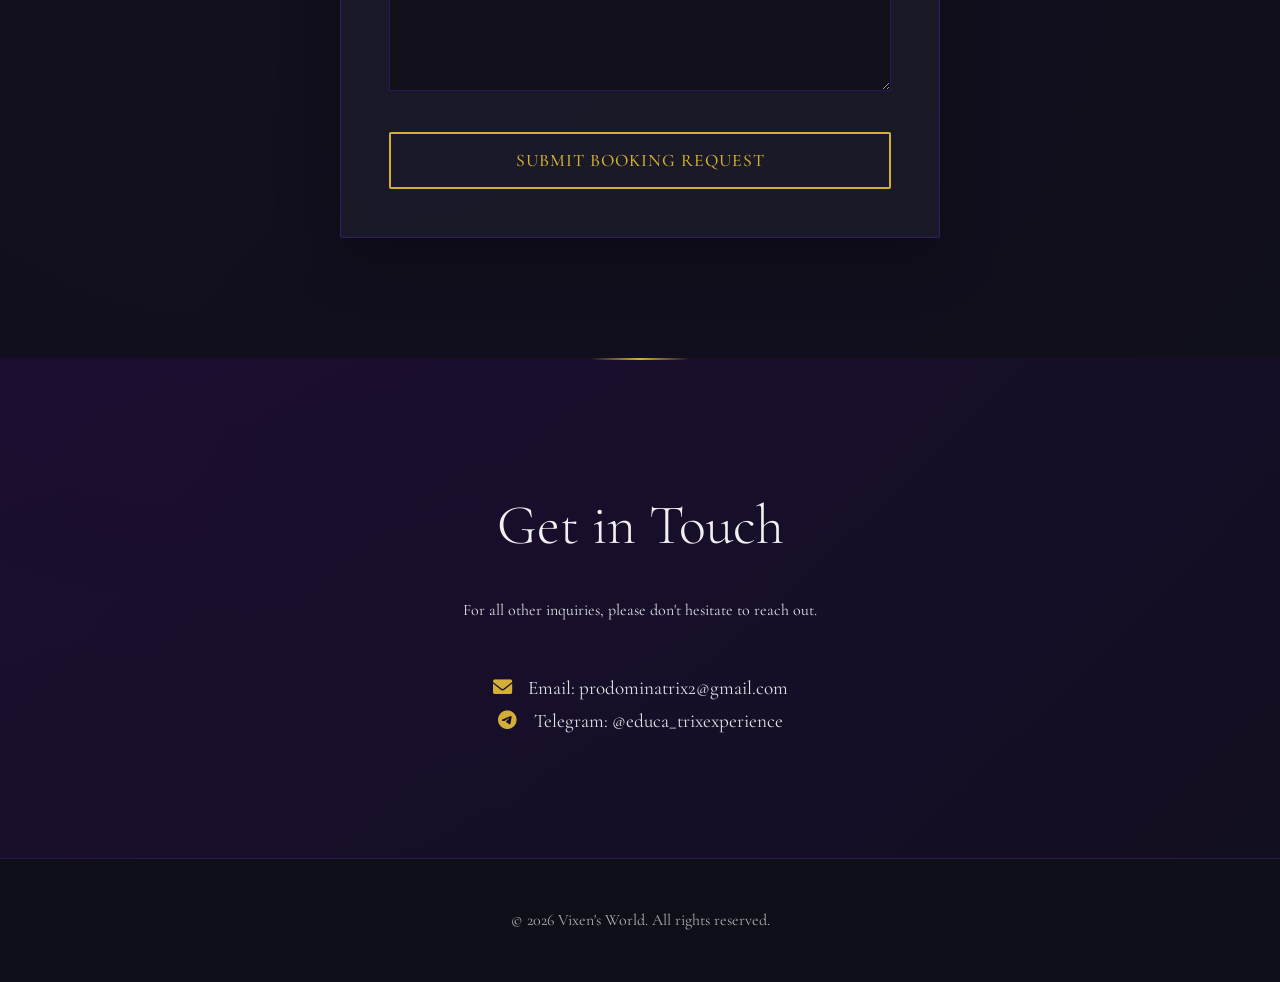
==== commit 323ac13e: "Update Index.html Add SimpleSwap USDT buying section" ====
--- a/Index.html
+++ b/Index.html
@@ -140,6 +140,32 @@
                 </div>
             </div>
 
+            <!-- Buy USDT Section -->
+            <div class="form-group usdt-buy-section">
+                <h3><i class="fas fa-shopping-cart"></i> Need USDT?</h3>
+                
+                <div class="simple-swap-option">
+                    <h4>SimpleSwap</h4>
+                    <p>Buy USDT instantly with credit card - no account needed, completely private</p>
+                    <a href="https://simpleswap.io/" target="_blank" class="simple-swap-link">
+                        <i class="fas fa-external-link-alt"></i> Buy USDT Instantly
+                    </a>
+                </div>
+                
+                <div class="usdt-guide">
+                    <p><strong>How to buy USDT:</strong></p>
+                    <ol>
+                        <li>Click "Buy USDT Instantly" above</li>
+                        <li>Select your currency (USD, EUR, etc.)</li>
+                        <li>Choose USDT as the cryptocurrency</li>
+                        <li>Enter the amount you need</li>
+                        <li>Follow the simple payment steps</li>
+                        <li>Send the USDT to my address above</li>
+                    </ol>
+                    <p class="note"><i class="fas fa-info-circle"></i> SimpleSwap doesn't require registration - perfect for privacy</p>
+                </div>
+            </div>
+
             <div class="form-group full-width">
                 <label for="message">Special Requests / Details:</label>
                 <textarea id="message" name="message" rows="5"></textarea>
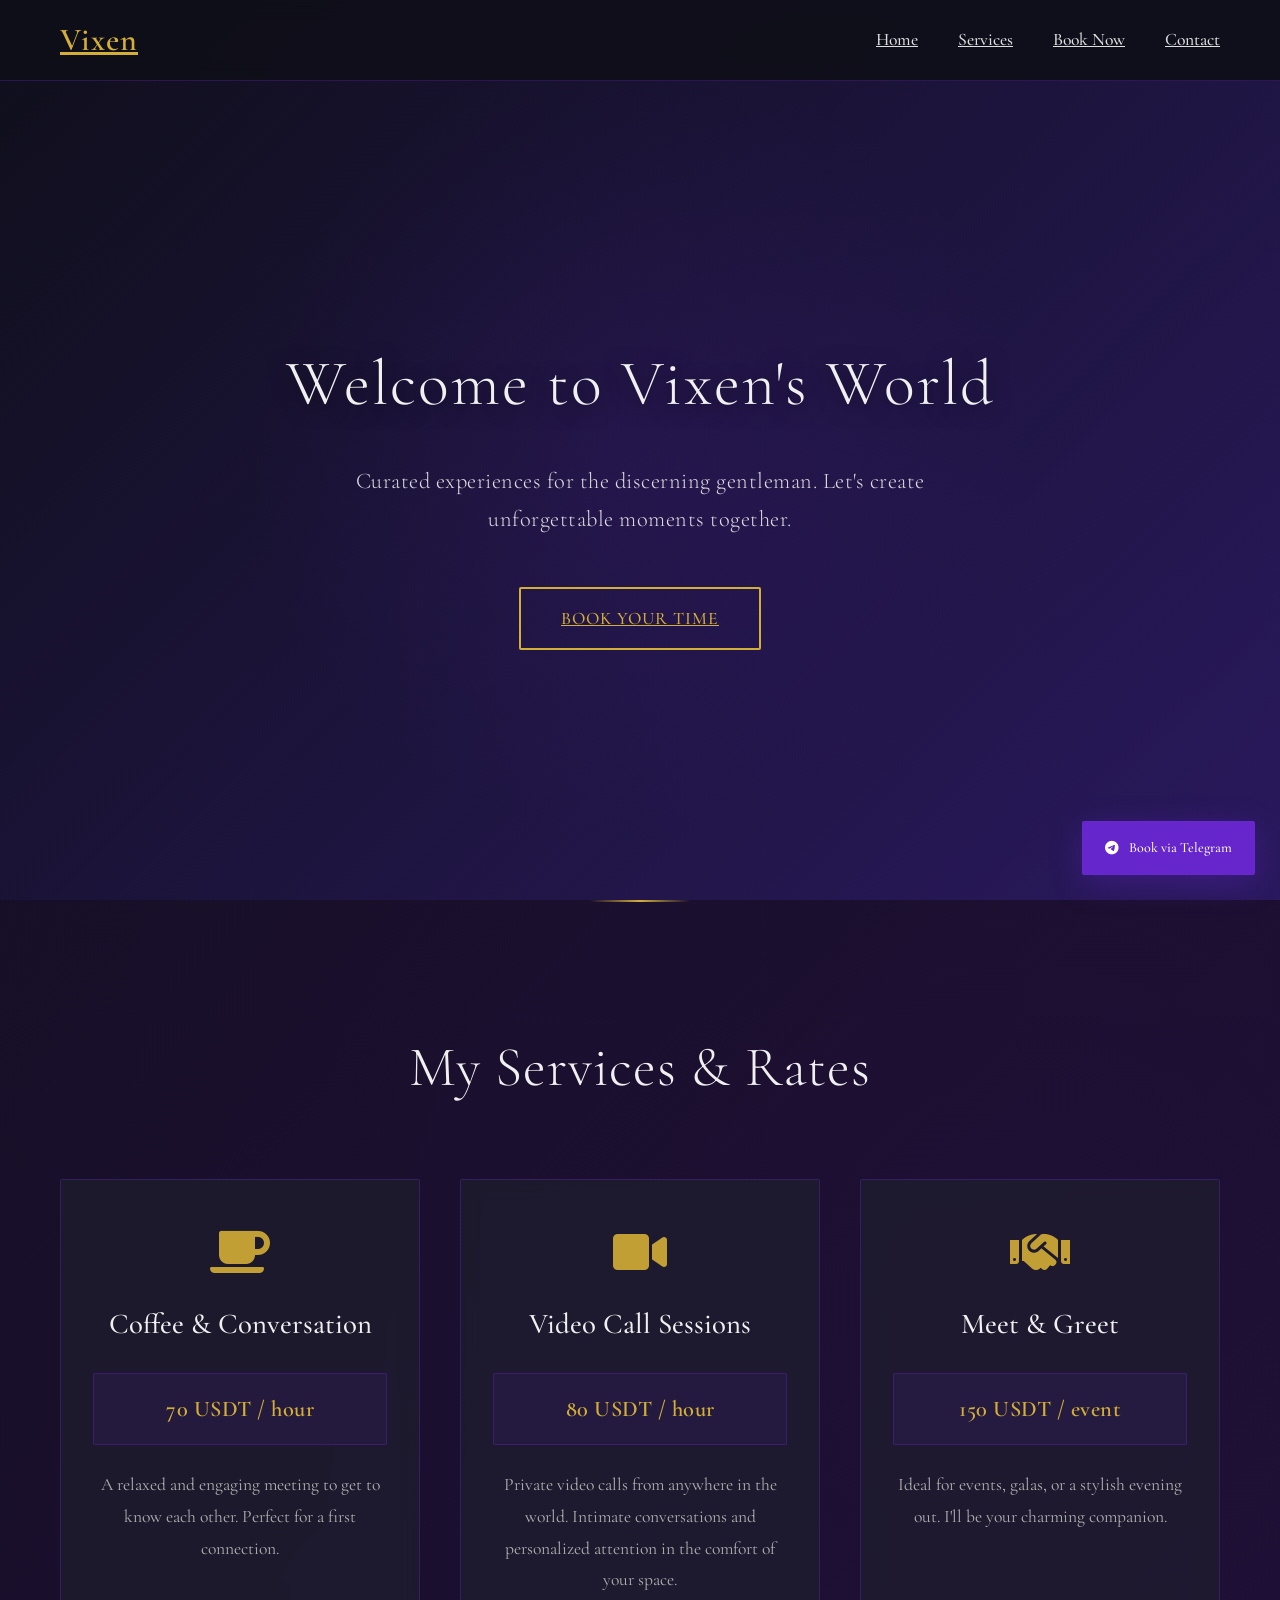
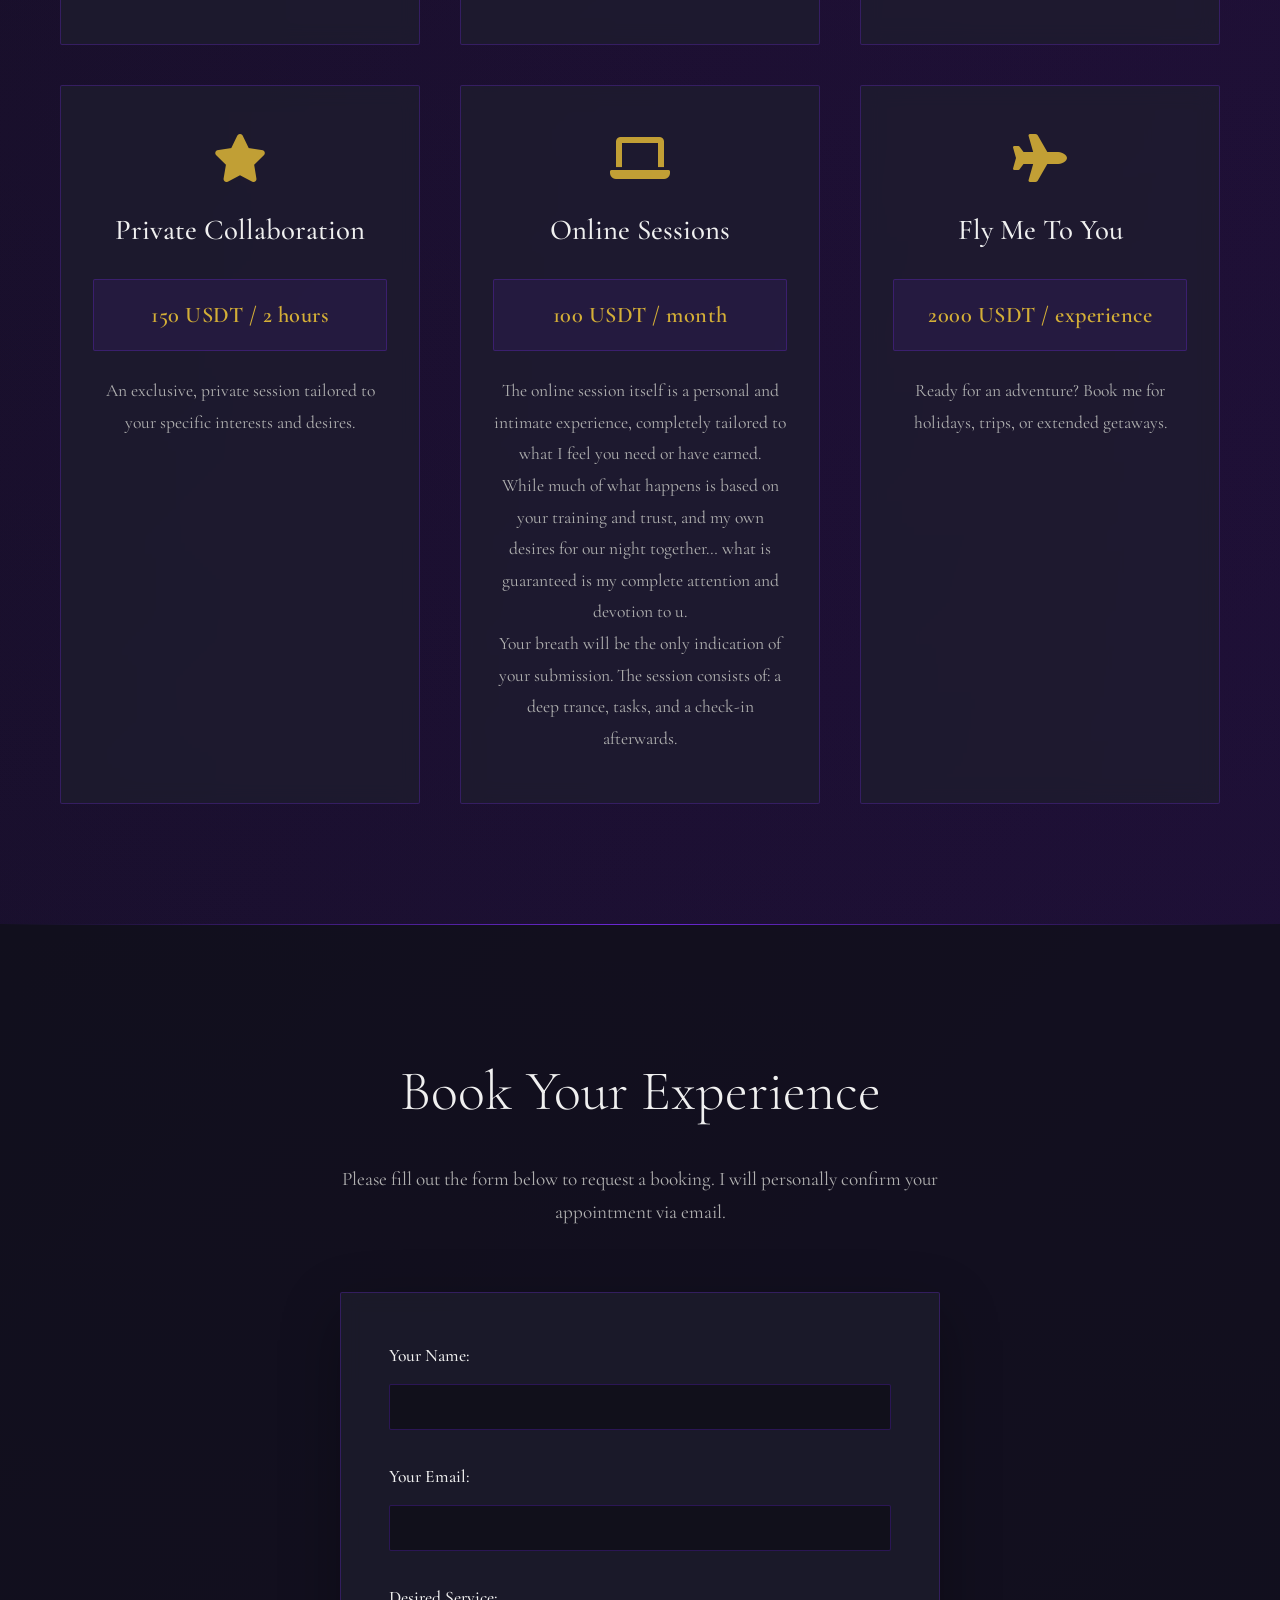
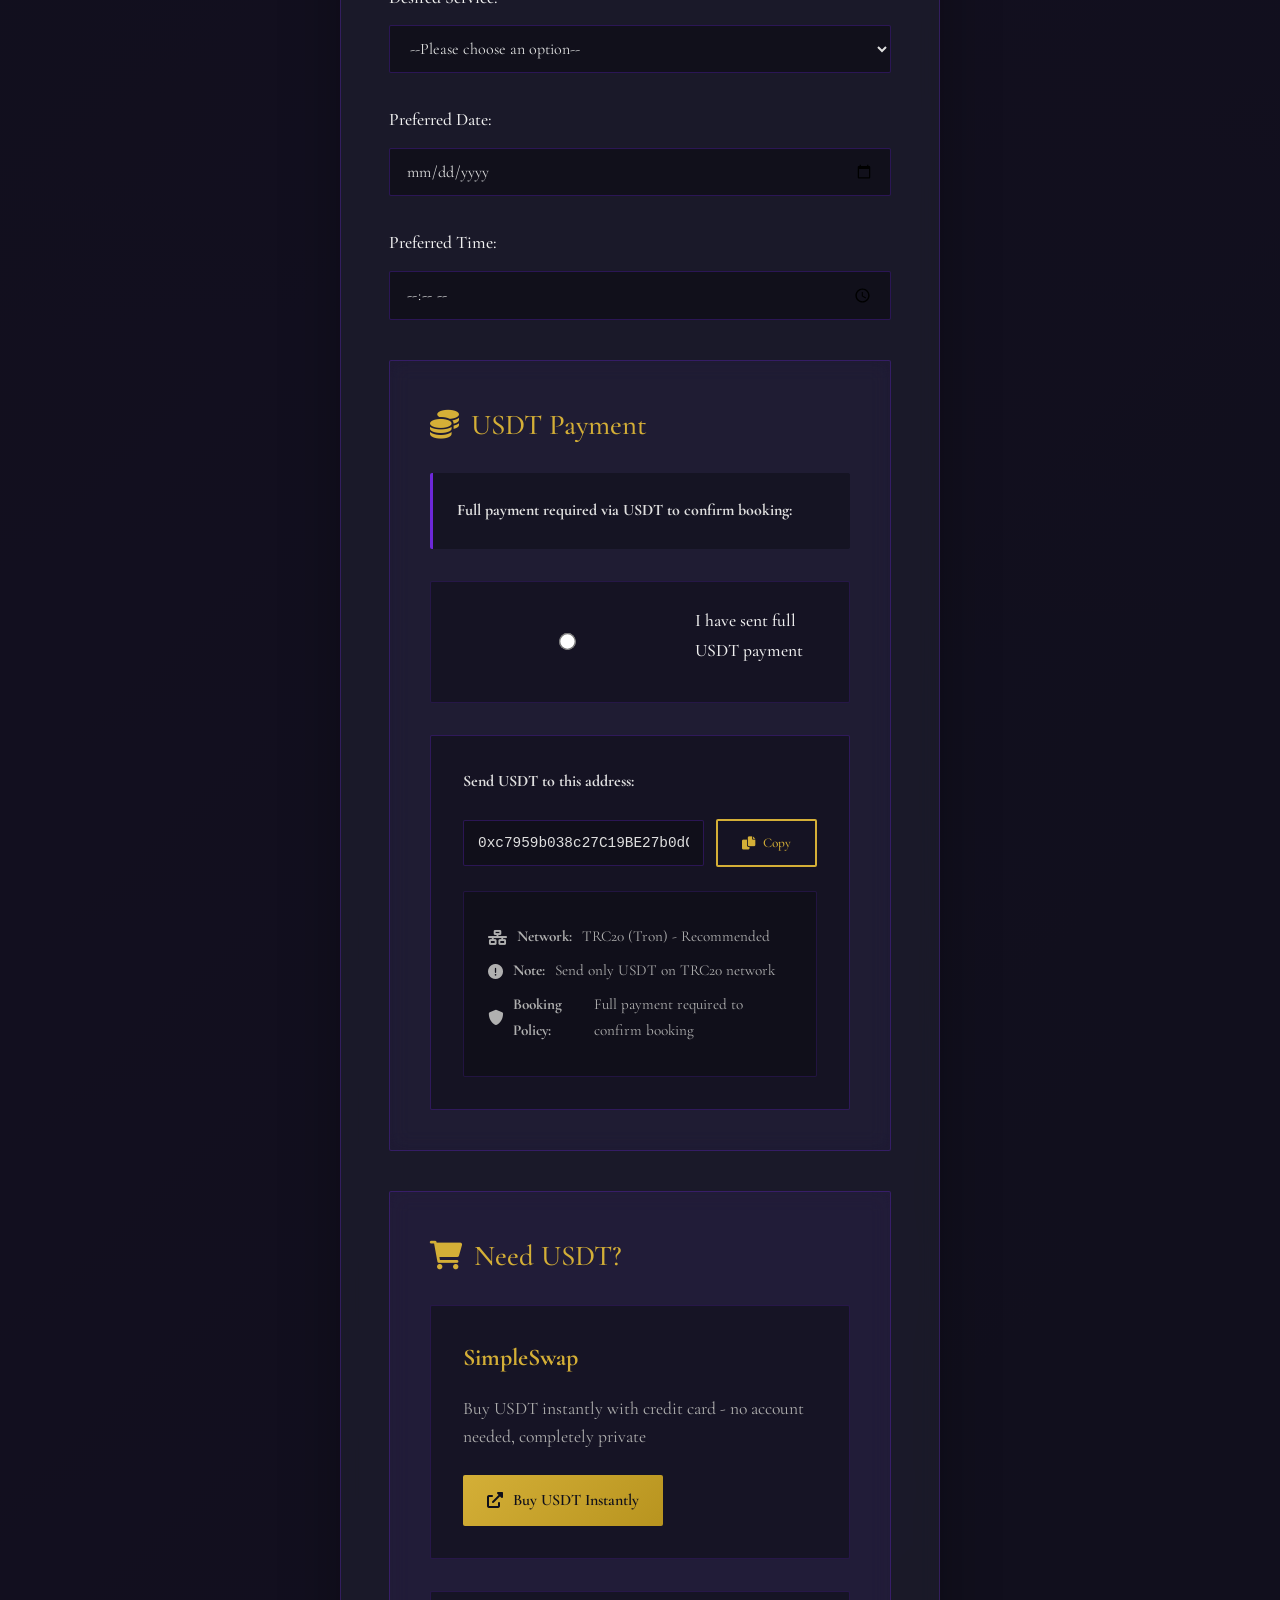
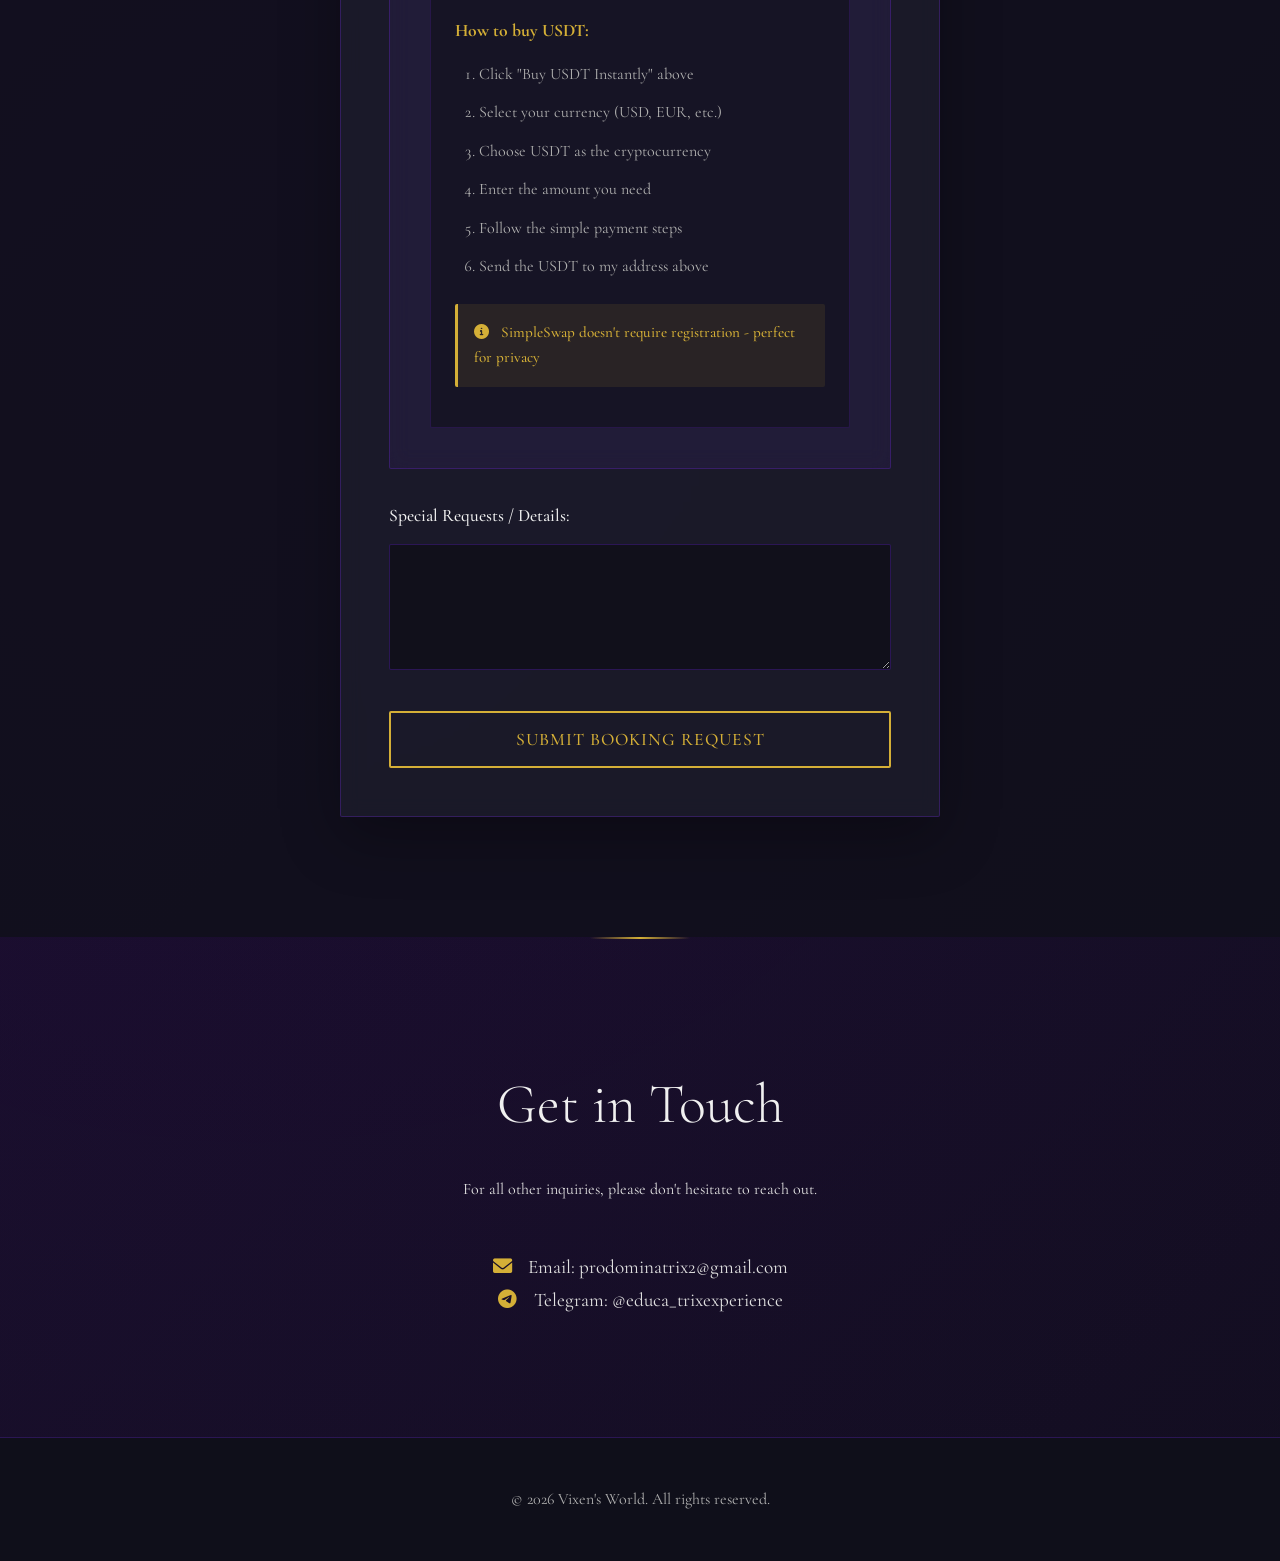
==== commit 4b69b16a: "Update Index.html Add video calls sessions for 80 usdt" ====
--- a/Index.html
+++ b/Index.html
@@ -44,13 +44,19 @@
                 <p>A relaxed and engaging meeting to get to know each other. Perfect for a first connection.</p>
             </div>
             <div class="service-card">
+                <i class="fas fa-video"></i>
+                <h3>Video Call Sessions</h3>
+                <div class="service-price">80 USDT / hour</div>
+                <p>Private video calls from anywhere in the world. Intimate conversations and personalized attention in the comfort of your space.</p>
+            </div>
+            <div class="service-card">
                 <i class="fas fa-handshake"></i>
                 <h3>Meet & Greet</h3>
                 <div class="service-price">150 USDT / event</div>
                 <p>Ideal for events, galas, or a stylish evening out. I'll be your charming companion.</p>
             </div>
             <div class="service-card">
-                <i class="fas fa-video"></i>
+                <i class="fas fa-star"></i>
                 <h3>Private Collaboration</h3>
                 <div class="service-price">150 USDT / 2 hours</div>
                 <p>An exclusive, private session tailored to your specific interests and desires.</p>
@@ -94,6 +100,7 @@
                 <select id="service" name="service" required>
                     <option value="">--Please choose an option--</option>
                     <option value="coffee">Coffee & Conversation</option>
+                    <option value="video">Video Call Sessions</option>
                     <option value="meet">Meet & Greet</option>
                     <option value="collab">Private Collaboration</option>
                     <option value="online">Online Sessions (Monthly)</option>
--- a/style.css
+++ b/style.css
@@ -455,6 +455,113 @@
     align-items: center;
     gap: 10px;
     color: #b0b0b0;
+}
+
+/* Buy USDT Section */
+.usdt-buy-section {
+    background: rgba(109, 40, 217, 0.08);
+    backdrop-filter: blur(10px);
+    padding: 2.5rem;
+    border-radius: 2px;
+    border: 1px solid rgba(109, 40, 217, 0.3);
+    margin: 2rem 0;
+}
+
+.usdt-buy-section h3 {
+    color: #d4af37;
+    margin-bottom: 1.5rem;
+    display: flex;
+    align-items: center;
+    gap: 12px;
+    font-size: 1.8rem;
+    font-weight: 500;
+}
+
+.simple-swap-option {
+    background: rgba(15, 15, 26, 0.6);
+    padding: 2rem;
+    border-radius: 2px;
+    border: 1px solid rgba(109, 40, 217, 0.2);
+    margin-bottom: 2rem;
+    transition: all 0.3s ease;
+}
+
+.simple-swap-option:hover {
+    border-color: #6d28d9;
+    transform: translateY(-2px);
+}
+
+.simple-swap-option h4 {
+    color: #d4af37;
+    margin-bottom: 1rem;
+    font-size: 1.5rem;
+}
+
+.simple-swap-option p {
+    color: #b0b0b0;
+    margin-bottom: 1.5rem;
+    font-size: 1.1rem;
+    line-height: 1.6;
+}
+
+.simple-swap-link {
+    display: inline-flex;
+    align-items: center;
+    gap: 10px;
+    background: linear-gradient(135deg, #d4af37, #b8941f);
+    color: #0f0f1a;
+    padding: 12px 24px;
+    border-radius: 2px;
+    text-decoration: none;
+    transition: all 0.3s ease;
+    border: none;
+    font-weight: 600;
+    font-size: 1rem;
+}
+
+.simple-swap-link:hover {
+    background: linear-gradient(135deg, #b8941f, #d4af37);
+    transform: translateY(-2px);
+    box-shadow: 0 8px 25px rgba(212, 175, 55, 0.3);
+}
+
+.usdt-guide {
+    background: rgba(15, 15, 26, 0.6);
+    padding: 1.5rem;
+    border-radius: 2px;
+    border: 1px solid rgba(109, 40, 217, 0.2);
+}
+
+.usdt-guide p {
+    color: #d4af37;
+    margin-bottom: 1rem;
+    font-weight: 500;
+    font-size: 1.1rem;
+}
+
+.usdt-guide ol {
+    color: #b0b0b0;
+    padding-left: 1.5rem;
+    margin-bottom: 1.5rem;
+}
+
+.usdt-guide li {
+    margin-bottom: 0.8rem;
+    line-height: 1.6;
+    font-size: 1rem;
+}
+
+.usdt-guide .note {
+    background: rgba(212, 175, 55, 0.1);
+    padding: 1rem;
+    border-radius: 2px;
+    border-left: 3px solid #d4af37;
+    font-size: 0.95rem;
+    color: #d4af37;
+}
+
+.usdt-guide .note i {
+    margin-right: 8px;
 }
 
 /* Contact Section */
@@ -601,4 +708,9 @@
     .contact h2 {
         font-size: 2.8rem;
     }
+
+    .simple-swap-link {
+        width: 100%;
+        justify-content: center;
+    }
 }
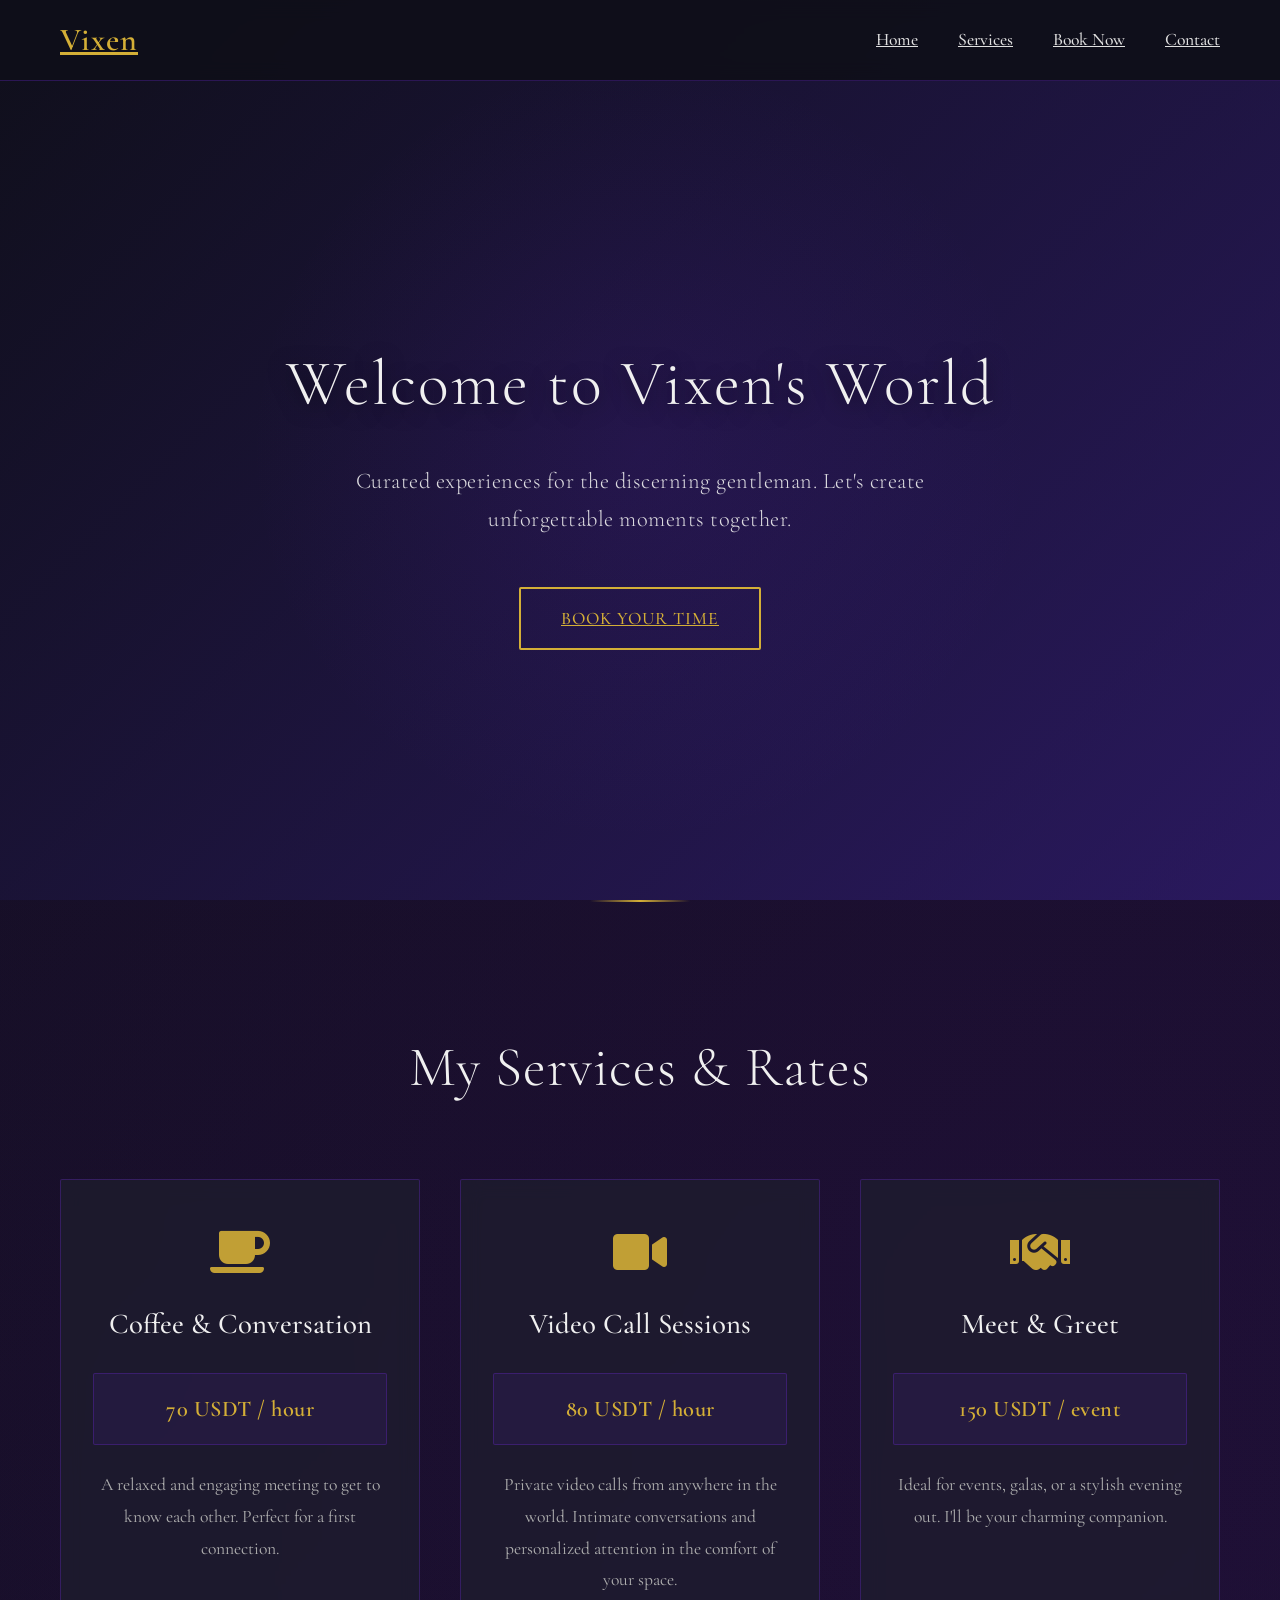
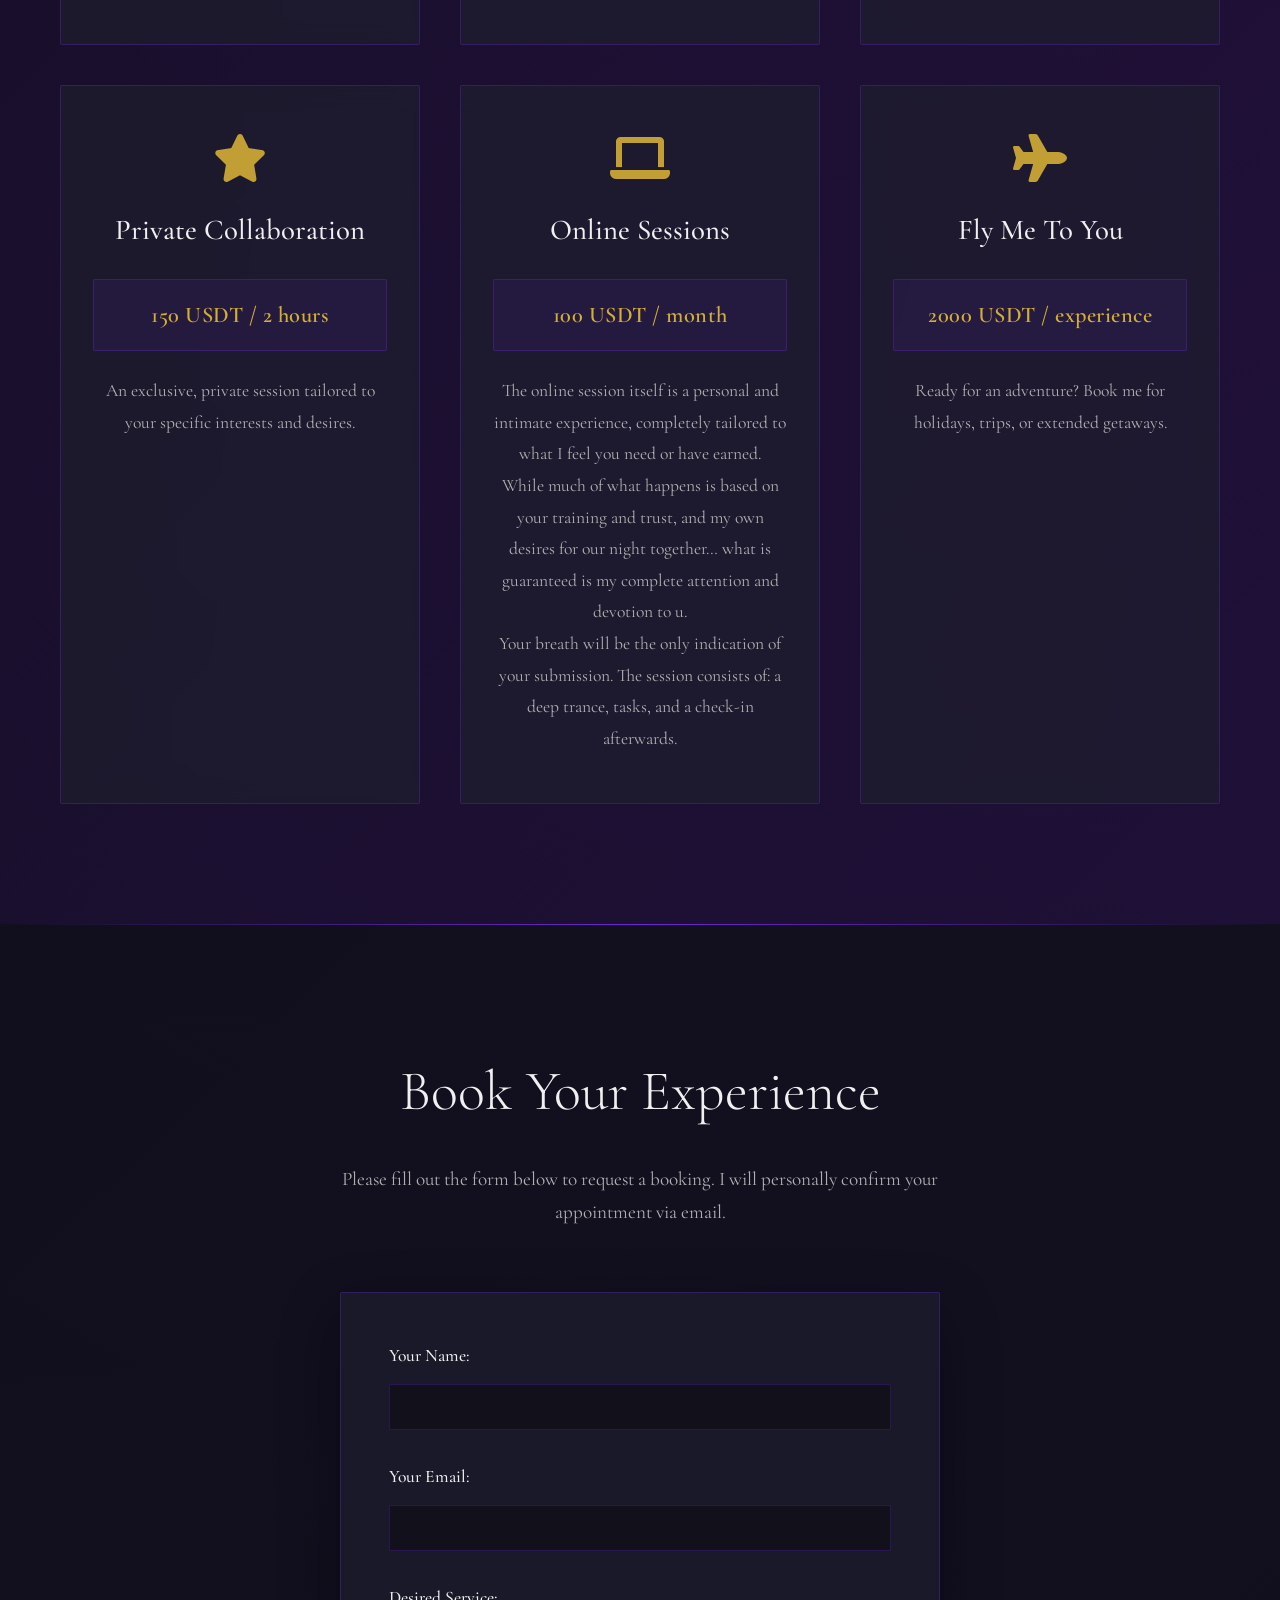
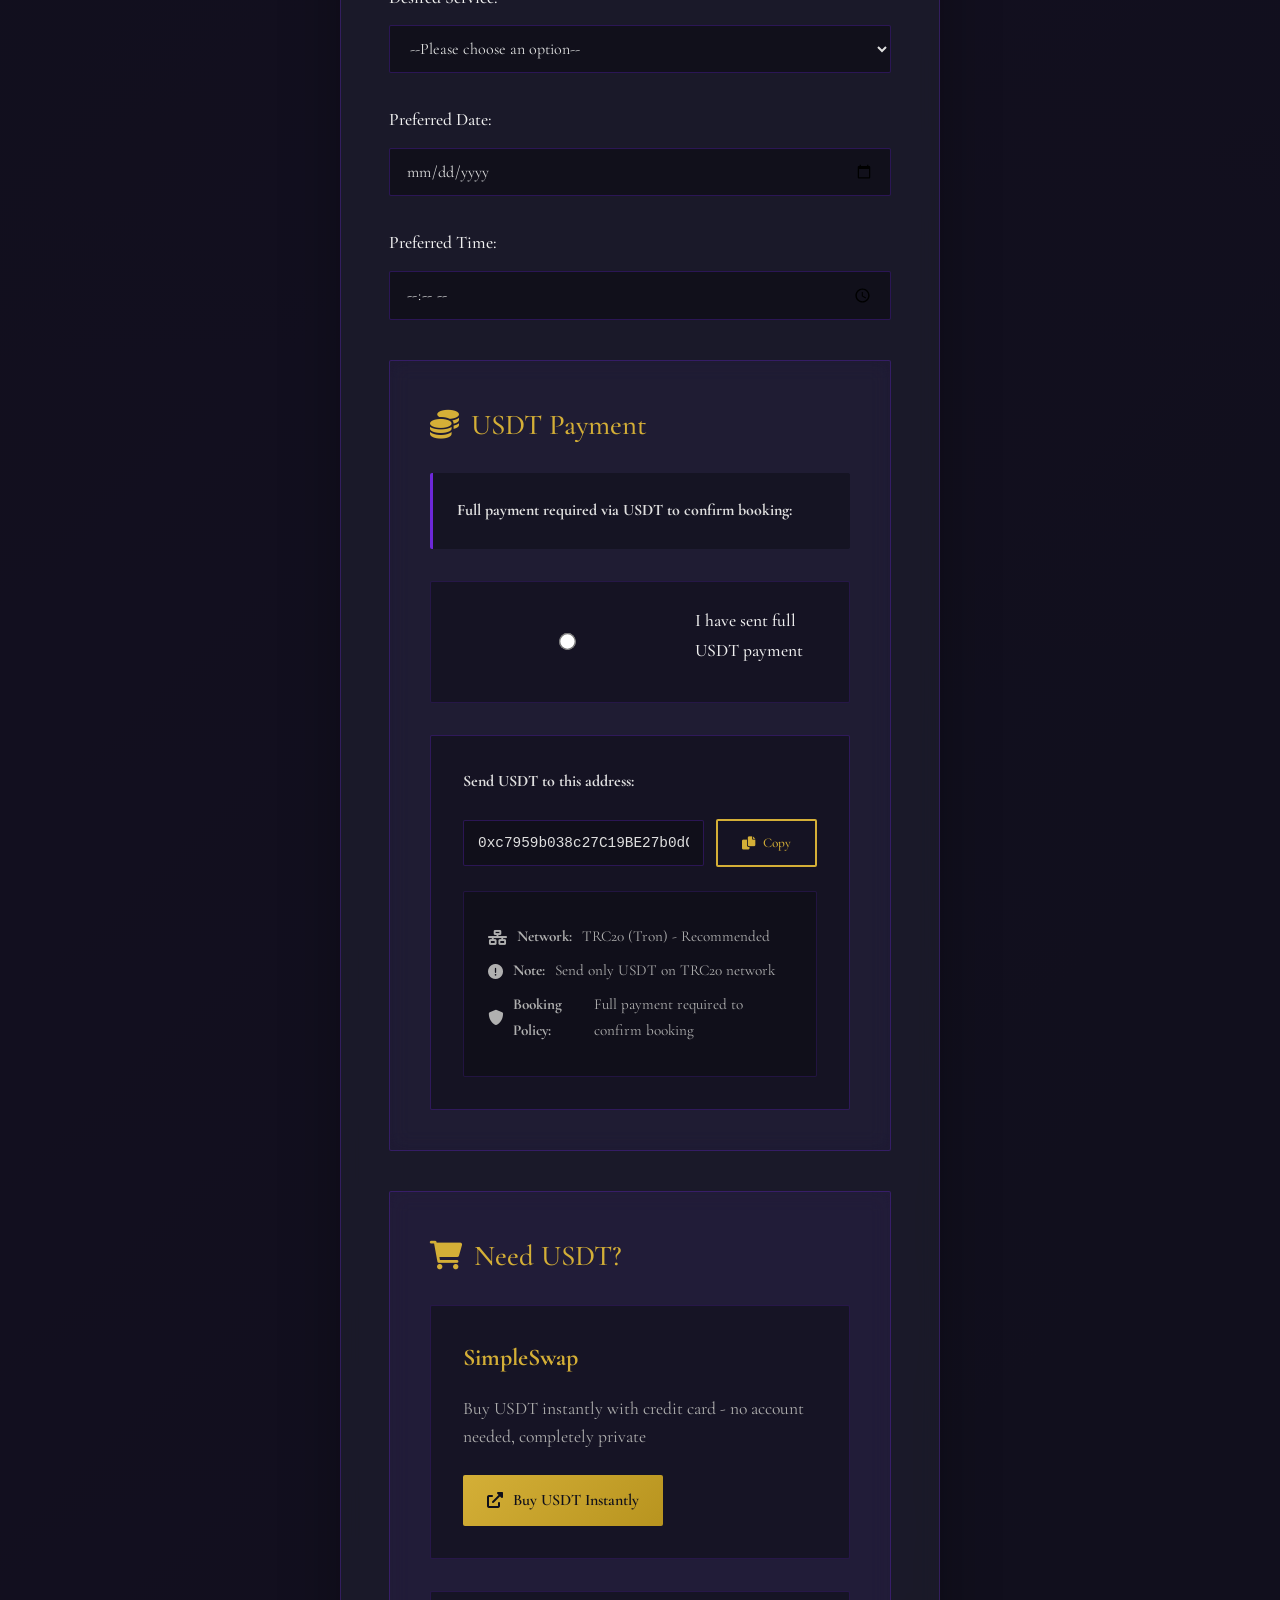
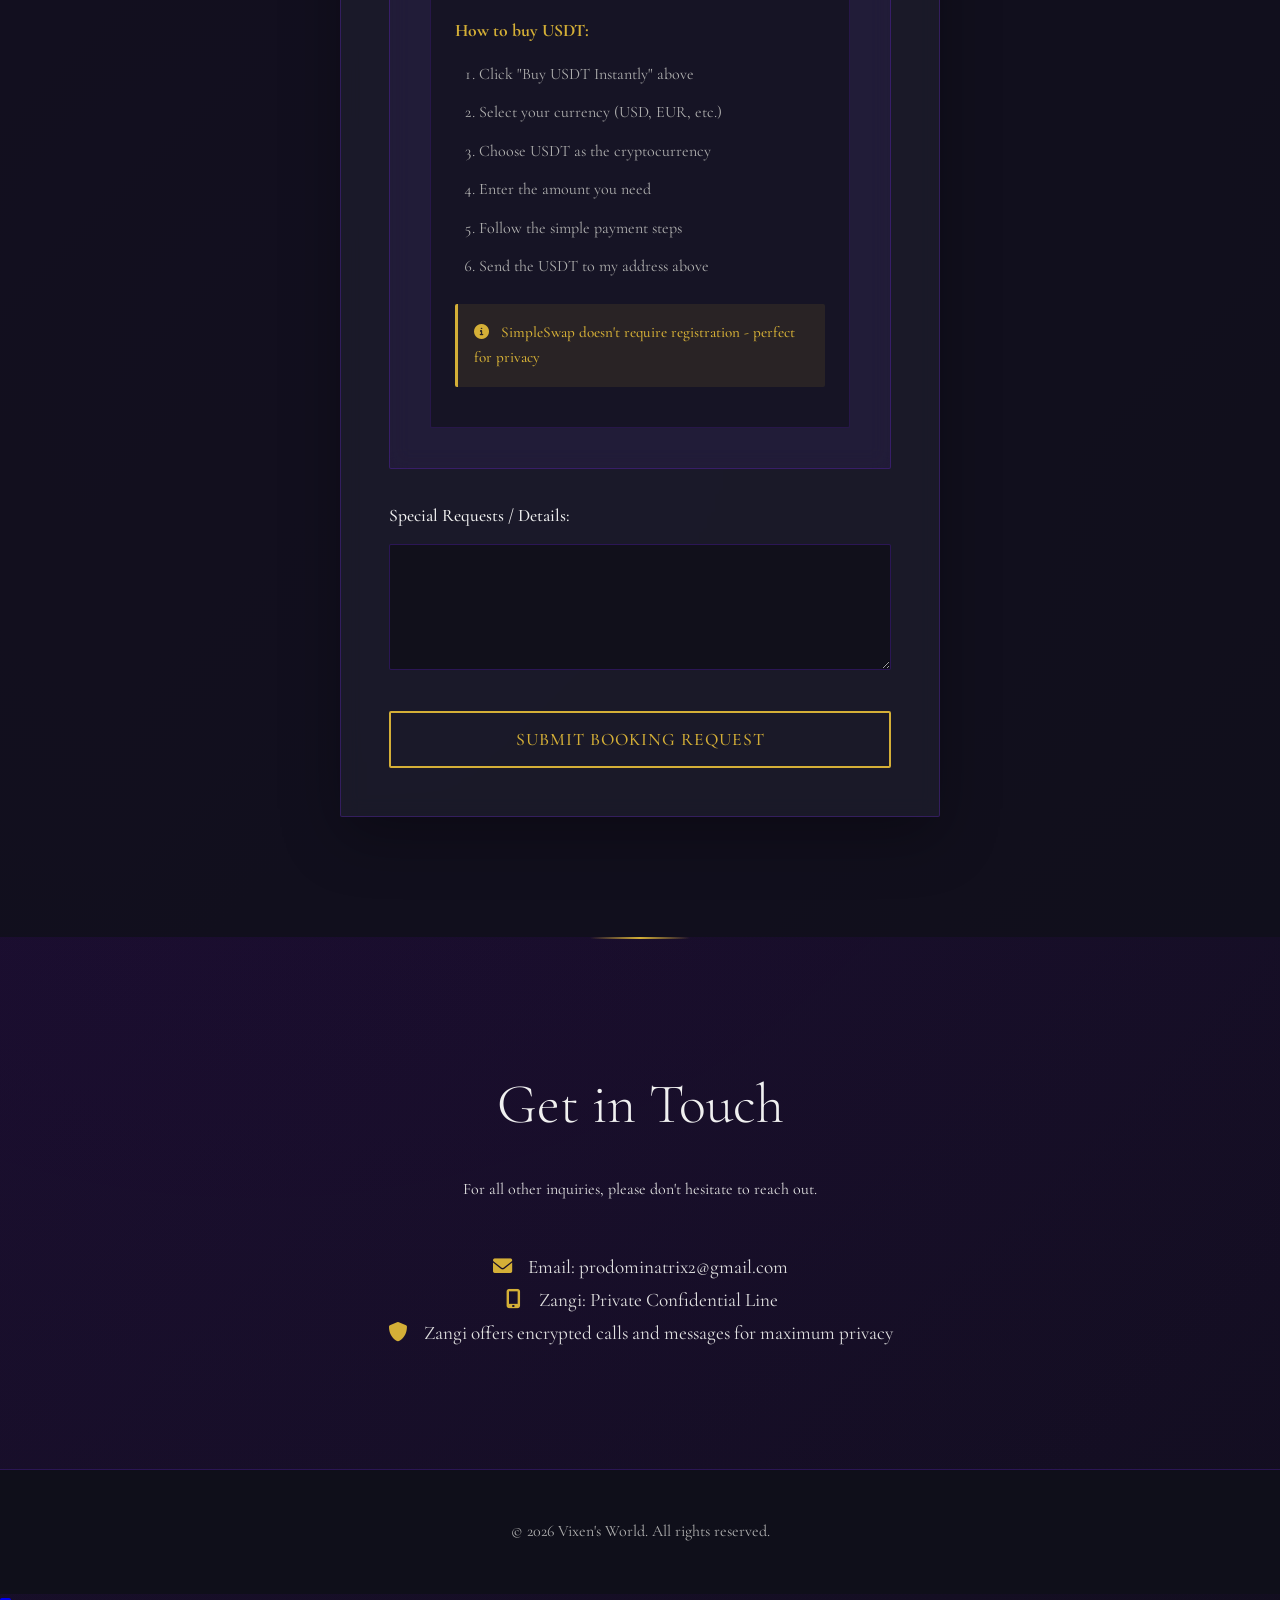
==== commit b548dacc: "Update Index.html Replace telegram with zangi for confidential calls" ====
--- a/Index.html
+++ b/Index.html
@@ -188,7 +188,8 @@
         <p>For all other inquiries, please don't hesitate to reach out.</p>
         <div class="contact-info">
             <p><i class="fas fa-envelope"></i> Email: <a href="mailto:prodominatrix2@gmail.com">prodominatrix2@gmail.com</a></p>
-            <p><i class="fab fa-telegram"></i> Telegram: <a href="https://t.me/educa_trixexperience" target="_blank">@educa_trixexperience</a></p>
+            <p><i class="fas fa-mobile-alt"></i> Zangi: <a href="https://services.zangi.com/dl/conversation/1086859612" target="_blank">Private Confidential Line</a></p>
+            <p class="zangi-note"><i class="fas fa-shield-alt"></i> Zangi offers encrypted calls and messages for maximum privacy</p>
         </div>
     </section>
 
@@ -197,10 +198,10 @@
         <p>&copy; <span id="year"></span> Vixen's World. All rights reserved.</p>
     </footer>
 
-    <!-- Telegram Float Button -->
-    <div class="telegram-float">
-        <a href="https://t.me/educa_trixexperience" target="_blank">
-            <i class="fab fa-telegram"></i> Book via Telegram
+    <!-- Zangi Float Button -->
+    <div class="zangi-float">
+        <a href="https://services.zangi.com/dl/conversation/1086859612" target="_blank">
+            <i class="fas fa-mobile-alt"></i> Confidential Call
         </a>
     </div>
 
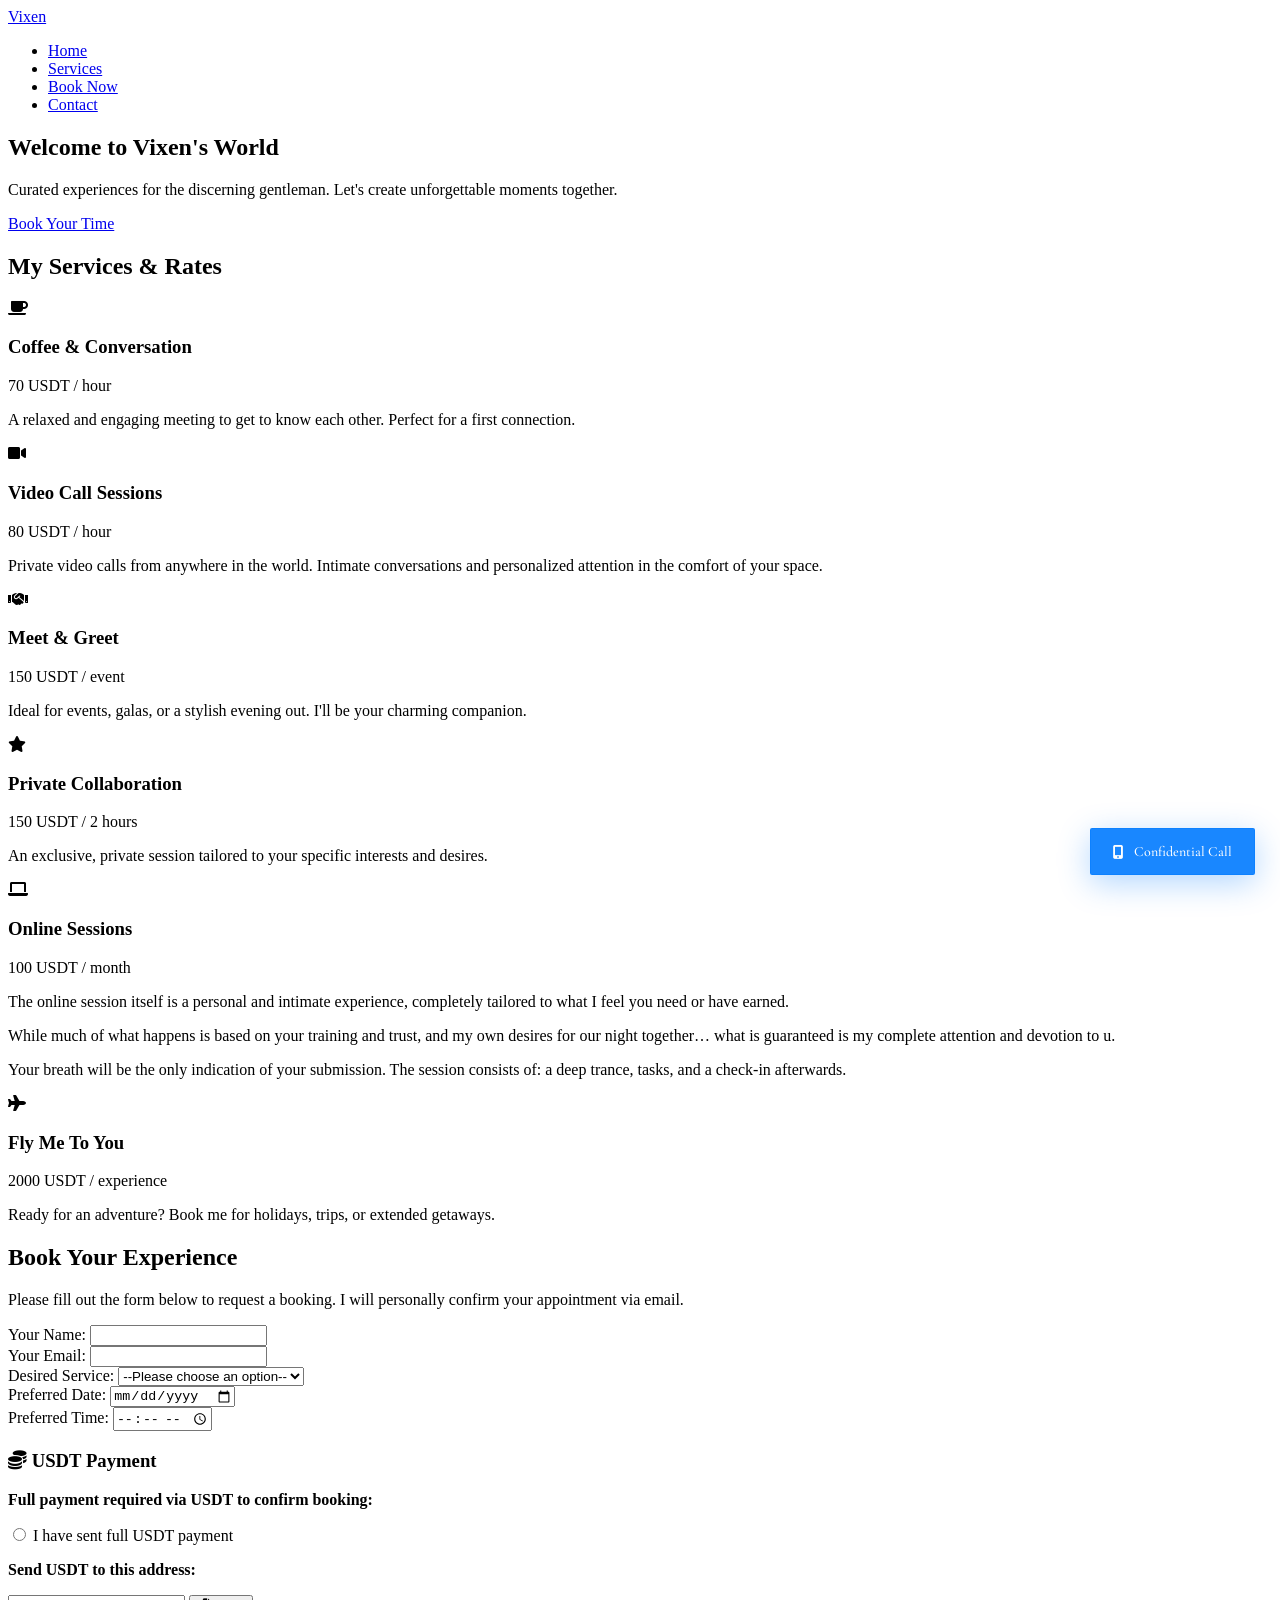
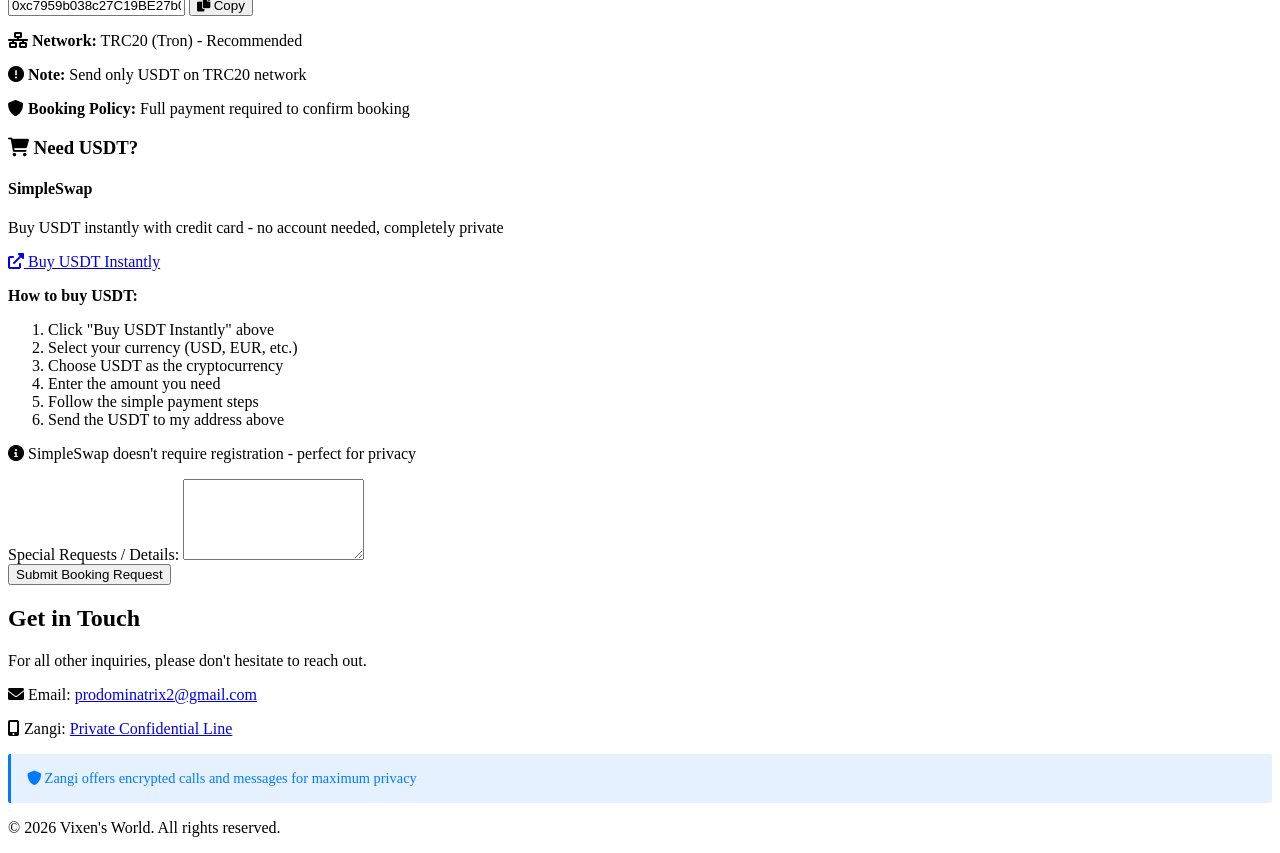
==== commit f371bbdd: "Update Index.html Replace telegram with zangi for confidential calls" ====
--- a/Index.html
+++ b/Index.html
@@ -207,4 +207,4 @@
 
     <script src="script.js"></script>
 </body>
-</html>+</html> 
--- a/style.css
+++ b/style.css
@@ -1,636 +1,13 @@
-/* Moody Mysterious Theme */
-* {
-    margin: 0;
-    padding: 0;
-    box-sizing: border-box;
-}
-
-body {
-    font-family: 'Cormorant Garamond', serif;
-    line-height: 1.7;
-    color: #e0e0e0;
-    background: #0f0f1a;
-    background-image: 
-        radial-gradient(circle at 20% 80%, rgba(76, 0, 130, 0.15) 0%, transparent 50%),
-        radial-gradient(circle at 80% 20%, rgba(106, 13, 173, 0.1) 0%, transparent 50%),
-        linear-gradient(135deg, #0f0f1a 0%, #1a1030 50%, #0f0f1a 100%);
-    min-height: 100vh;
-}
-
-/* Navigation */
-.navbar {
-    background: rgba(15, 15, 26, 0.95);
-    backdrop-filter: blur(10px);
-    border-bottom: 1px solid rgba(109, 40, 217, 0.3);
-    position: fixed;
-    width: 100%;
-    top: 0;
-    z-index: 1000;
-}
-
-.nav-container {
-    max-width: 1200px;
-    margin: 0 auto;
-    padding: 0 20px;
-    display: flex;
-    justify-content: space-between;
-    align-items: center;
-    height: 80px;
-}
-
-.nav-logo {
-    font-size: 2rem;
-    font-weight: 600;
-    color: #d4af37;
-    letter-spacing: 1px;
-}
-
-.nav-menu {
-    display: flex;
-    list-style: none;
-}
-
-.nav-item {
-    margin-left: 2.5rem;
-}
-
-.nav-link {
-    font-weight: 500;
-    color: #e0e0e0;
-    transition: all 0.3s ease;
-    font-size: 1.1rem;
-}
-
-.nav-link:hover {
-    color: #d4af37;
-}
-
-/* Hero Section */
-.hero {
-    height: 100vh;
-    background: 
-        linear-gradient(135deg, rgba(15, 15, 26, 0.9) 0%, rgba(45, 27, 105, 0.8) 100%),
-        url('https://images.unsplash.com/photo-1506905925346-21bda4d32df4?ixlib=rb-4.0.3&auto=format&fit=crop&w=2070') 
-        no-repeat center center/cover;
-    display: flex;
-    align-items: center;
-    justify-content: center;
-    text-align: center;
-    color: #f0f0f0;
-    padding-top: 80px;
-    position: relative;
-}
-
-.hero::before {
-    content: '';
-    position: absolute;
-    top: 0;
-    left: 0;
-    right: 0;
-    bottom: 0;
-    background: radial-gradient(circle at 50% 50%, rgba(109, 40, 217, 0.1) 0%, transparent 50%);
-}
-
-.hero-content {
-    position: relative;
-    z-index: 2;
-}
-
-.hero-content h1 {
-    font-size: 4rem;
-    font-weight: 300;
-    margin-bottom: 1.5rem;
-    letter-spacing: 2px;
-    text-shadow: 0 4px 20px rgba(0, 0, 0, 0.5);
-}
-
-.hero-content p {
-    font-size: 1.4rem;
-    max-width: 600px;
-    margin: 0 auto 3rem;
-    font-weight: 300;
-    opacity: 0.9;
-    letter-spacing: 0.5px;
-}
-
-.cta-button {
-    display: inline-block;
-    background: transparent;
-    color: #d4af37;
-    padding: 15px 40px;
-    border: 2px solid #d4af37;
-    border-radius: 2px;
-    font-size: 1.1rem;
-    cursor: pointer;
-    transition: all 0.3s ease;
-    text-transform: uppercase;
-    letter-spacing: 1px;
-    font-weight: 500;
-}
-
-.cta-button:hover {
-    background: #d4af37;
-    color: #0f0f1a;
-    box-shadow: 0 0 30px rgba(212, 175, 55, 0.3);
-}
-
-/* Services Section */
-.services {
-    padding: 120px 20px;
-    max-width: 1200px;
-    margin: 0 auto;
-    text-align: center;
-    position: relative;
-}
-
-.services::before {
-    content: '';
-    position: absolute;
-    top: 0;
-    left: 50%;
-    transform: translateX(-50%);
-    width: 100px;
-    height: 2px;
-    background: linear-gradient(90deg, transparent, #d4af37, transparent);
-}
-
-.services h2 {
-    font-size: 3.5rem;
-    font-weight: 300;
-    margin-bottom: 4rem;
-    color: #f0f0f0;
-    letter-spacing: 1px;
-}
-
-.services-grid {
-    display: grid;
-    grid-template-columns: repeat(auto-fit, minmax(280px, 1fr));
-    gap: 2.5rem;
-}
-
-.service-card {
-    background: rgba(30, 30, 46, 0.7);
-    backdrop-filter: blur(10px);
-    padding: 3rem 2rem;
-    border-radius: 2px;
-    border: 1px solid rgba(109, 40, 217, 0.3);
-    transition: all 0.4s ease;
-    position: relative;
-    overflow: hidden;
-}
-
-.service-card::before {
-    content: '';
-    position: absolute;
-    top: 0;
-    left: -100%;
-    width: 100%;
-    height: 100%;
-    background: linear-gradient(90deg, transparent, rgba(109, 40, 217, 0.1), transparent);
-    transition: left 0.6s ease;
-}
-
-.service-card:hover::before {
-    left: 100%;
-}
-
-.service-card:hover {
-    transform: translateY(-8px);
-    border-color: #6d28d9;
-    box-shadow: 0 15px 40px rgba(109, 40, 217, 0.2);
-}
-
-.service-card i {
-    font-size: 3rem;
-    color: #d4af37;
-    margin-bottom: 1.5rem;
-    opacity: 0.9;
-}
-
-.service-card h3 {
-    margin-bottom: 1.5rem;
-    font-size: 1.8rem;
-    font-weight: 500;
-    color: #f0f0f0;
-}
-
-/* Service Price Styles */
-.service-price {
-    font-size: 1.4rem;
-    font-weight: 600;
-    color: #d4af37;
-    margin: 1.5rem 0;
-    background: rgba(109, 40, 217, 0.1);
-    padding: 1rem;
-    border-radius: 2px;
-    border: 1px solid rgba(109, 40, 217, 0.3);
-    text-align: center;
-    letter-spacing: 0.5px;
-}
-
-.service-card p {
-    font-size: 1.1rem;
-    line-height: 1.8;
-    color: #b0b0b0;
-}
-
-/* Booking Section */
-.booking {
-    padding: 120px 20px;
-    background: rgba(15, 15, 26, 0.8);
-    position: relative;
-}
-
-.booking::before {
-    content: '';
-    position: absolute;
-    top: 0;
-    left: 0;
-    right: 0;
-    height: 1px;
-    background: linear-gradient(90deg, transparent, #6d28d9, transparent);
-}
-
-.booking h2 {
-    text-align: center;
-    font-size: 3.5rem;
-    font-weight: 300;
-    margin-bottom: 1.5rem;
-    color: #f0f0f0;
-}
-
-.booking > p {
-    text-align: center;
-    max-width: 600px;
-    margin: 0 auto 4rem;
-    font-size: 1.2rem;
-    color: #b0b0b0;
-}
-
-.booking-form {
-    max-width: 600px;
-    margin: 0 auto;
-    background: rgba(30, 30, 46, 0.7);
-    backdrop-filter: blur(10px);
-    padding: 3rem;
-    border-radius: 2px;
-    border: 1px solid rgba(109, 40, 217, 0.3);
-    box-shadow: 0 20px 60px rgba(0, 0, 0, 0.3);
-}
-
-.form-group {
-    margin-bottom: 2rem;
-}
-
-.form-group label {
-    display: block;
-    margin-bottom: 0.8rem;
-    font-weight: 500;
-    color: #f0f0f0;
-    font-size: 1.1rem;
-}
-
-.form-group input,
-.form-group select,
-.form-group textarea {
-    width: 100%;
-    padding: 12px 16px;
-    background: rgba(15, 15, 26, 0.8);
-    border: 1px solid rgba(109, 40, 217, 0.3);
-    border-radius: 2px;
-    font-size: 1rem;
-    color: #e0e0e0;
-    font-family: 'Cormorant Garamond', serif;
-    transition: all 0.3s ease;
-}
-
-.form-group input:focus,
-.form-group select:focus,
-.form-group textarea:focus {
-    outline: none;
-    border-color: #d4af37;
-    box-shadow: 0 0 20px rgba(212, 175, 55, 0.2);
-}
-
-.form-group.full-width {
-    grid-column: 1 / -1;
-}
-
-.submit-button {
-    width: 100%;
-    background: transparent;
-    color: #d4af37;
-    padding: 16px;
-    border: 2px solid #d4af37;
-    border-radius: 2px;
-    font-size: 1.1rem;
-    cursor: pointer;
-    transition: all 0.3s ease;
-    text-transform: uppercase;
-    letter-spacing: 1px;
-    font-weight: 500;
-    font-family: 'Cormorant Garamond', serif;
-}
-
-.submit-button:hover {
-    background: #d4af37;
-    color: #0f0f1a;
-    box-shadow: 0 0 30px rgba(212, 175, 55, 0.3);
-}
-
-/* USDT Payment Styles */
-.payment-section {
-    background: rgba(109, 40, 217, 0.05);
-    backdrop-filter: blur(10px);
-    padding: 2.5rem;
-    border-radius: 2px;
-    border: 1px solid rgba(109, 40, 217, 0.3);
-    margin: 2.5rem 0;
-}
-
-.payment-section h3 {
-    color: #d4af37;
-    margin-bottom: 1.5rem;
-    display: flex;
-    align-items: center;
-    gap: 12px;
-    font-size: 1.8rem;
-    font-weight: 500;
-}
-
-.payment-instructions {
-    background: rgba(15, 15, 26, 0.6);
-    padding: 1.5rem;
-    border-radius: 2px;
-    margin-bottom: 2rem;
-    border-left: 3px solid #6d28d9;
-}
-
-.payment-options {
-    margin-bottom: 2rem;
-}
-
-.payment-option {
-    margin-bottom: 1rem;
-    display: flex;
-    align-items: center;
-    padding: 1.5rem;
-    background: rgba(15, 15, 26, 0.6);
-    border-radius: 2px;
-    border: 1px solid rgba(109, 40, 217, 0.2);
-    transition: all 0.3s ease;
-}
-
-.payment-option:hover {
-    border-color: #6d28d9;
-}
-
-.payment-option input[type="radio"] {
-    margin-right: 15px;
-    transform: scale(1.3);
-    accent-color: #d4af37;
-}
-
-.usdt-details {
-    background: rgba(15, 15, 26, 0.6);
-    padding: 2rem;
-    border-radius: 2px;
-    border: 1px solid rgba(109, 40, 217, 0.3);
-}
-
-.crypto-address {
-    display: flex;
-    gap: 12px;
-    margin: 1.5rem 0;
-    align-items: center;
-}
-
-.crypto-address input {
-    flex: 1;
-    background: rgba(15, 15, 26, 0.8);
-    font-family: 'Courier New', monospace;
-    font-size: 0.9rem;
-    padding: 14px;
-    border: 1px solid rgba(109, 40, 217, 0.3);
-    border-radius: 2px;
-    color: #e0e0e0;
-}
-
-.crypto-address button {
-    background: transparent;
-    color: #d4af37;
-    border: 2px solid #d4af37;
-    padding: 14px 24px;
-    border-radius: 2px;
-    cursor: pointer;
-    display: flex;
-    align-items: center;
-    gap: 8px;
-    transition: all 0.3s ease;
-    font-family: 'Cormorant Garamond', serif;
-    font-weight: 500;
-}
-
-.crypto-address button:hover {
-    background: #d4af37;
-    color: #0f0f1a;
-}
-
-.crypto-address button.copied {
-    background: #d4af37;
-    color: #0f0f1a;
-}
-
-.network-info {
-    background: rgba(15, 15, 26, 0.8);
-    padding: 1.5rem;
-    border-radius: 2px;
-    font-size: 0.95rem;
-    border: 1px solid rgba(109, 40, 217, 0.2);
-}
-
-.network-info p {
-    margin: 8px 0;
-    display: flex;
-    align-items: center;
-    gap: 10px;
-    color: #b0b0b0;
-}
-
-/* Buy USDT Section */
-.usdt-buy-section {
-    background: rgba(109, 40, 217, 0.08);
-    backdrop-filter: blur(10px);
-    padding: 2.5rem;
-    border-radius: 2px;
-    border: 1px solid rgba(109, 40, 217, 0.3);
-    margin: 2rem 0;
-}
-
-.usdt-buy-section h3 {
-    color: #d4af37;
-    margin-bottom: 1.5rem;
-    display: flex;
-    align-items: center;
-    gap: 12px;
-    font-size: 1.8rem;
-    font-weight: 500;
-}
-
-.simple-swap-option {
-    background: rgba(15, 15, 26, 0.6);
-    padding: 2rem;
-    border-radius: 2px;
-    border: 1px solid rgba(109, 40, 217, 0.2);
-    margin-bottom: 2rem;
-    transition: all 0.3s ease;
-}
-
-.simple-swap-option:hover {
-    border-color: #6d28d9;
-    transform: translateY(-2px);
-}
-
-.simple-swap-option h4 {
-    color: #d4af37;
-    margin-bottom: 1rem;
-    font-size: 1.5rem;
-}
-
-.simple-swap-option p {
-    color: #b0b0b0;
-    margin-bottom: 1.5rem;
-    font-size: 1.1rem;
-    line-height: 1.6;
-}
-
-.simple-swap-link {
-    display: inline-flex;
-    align-items: center;
-    gap: 10px;
-    background: linear-gradient(135deg, #d4af37, #b8941f);
-    color: #0f0f1a;
-    padding: 12px 24px;
-    border-radius: 2px;
-    text-decoration: none;
-    transition: all 0.3s ease;
-    border: none;
-    font-weight: 600;
-    font-size: 1rem;
-}
-
-.simple-swap-link:hover {
-    background: linear-gradient(135deg, #b8941f, #d4af37);
-    transform: translateY(-2px);
-    box-shadow: 0 8px 25px rgba(212, 175, 55, 0.3);
-}
-
-.usdt-guide {
-    background: rgba(15, 15, 26, 0.6);
-    padding: 1.5rem;
-    border-radius: 2px;
-    border: 1px solid rgba(109, 40, 217, 0.2);
-}
-
-.usdt-guide p {
-    color: #d4af37;
-    margin-bottom: 1rem;
-    font-weight: 500;
-    font-size: 1.1rem;
-}
-
-.usdt-guide ol {
-    color: #b0b0b0;
-    padding-left: 1.5rem;
-    margin-bottom: 1.5rem;
-}
-
-.usdt-guide li {
-    margin-bottom: 0.8rem;
-    line-height: 1.6;
-    font-size: 1rem;
-}
-
-.usdt-guide .note {
-    background: rgba(212, 175, 55, 0.1);
-    padding: 1rem;
-    border-radius: 2px;
-    border-left: 3px solid #d4af37;
-    font-size: 0.95rem;
-    color: #d4af37;
-}
-
-.usdt-guide .note i {
-    margin-right: 8px;
-}
-
-/* Contact Section */
-.contact {
-    padding: 120px 20px;
-    text-align: center;
-    max-width: 1200px;
-    margin: 0 auto;
-    position: relative;
-}
-
-.contact::before {
-    content: '';
-    position: absolute;
-    top: 0;
-    left: 50%;
-    transform: translateX(-50%);
-    width: 100px;
-    height: 2px;
-    background: linear-gradient(90deg, transparent, #d4af37, transparent);
-}
-
-.contact h2 {
-    font-size: 3.5rem;
-    font-weight: 300;
-    margin-bottom: 1.5rem;
-    color: #f0f0f0;
-}
-
-.contact-info {
-    margin-top: 3rem;
-    font-size: 1.2rem;
-}
-
-.contact-info i {
-    color: #d4af37;
-    margin-right: 12px;
-    width: 20px;
-}
-
-.contact-info a {
-    color: #e0e0e0;
-    transition: all 0.3s ease;
-    text-decoration: none;
-}
-
-.contact-info a:hover {
-    color: #d4af37;
-}
-
-/* Footer */
-footer {
-    background: rgba(15, 15, 26, 0.95);
-    color: #b0b0b0;
-    text-align: center;
-    padding: 3rem;
-    border-top: 1px solid rgba(109, 40, 217, 0.3);
-}
-
-/* Telegram Float */
-.telegram-float {
+/* Zangi Float Button */
+.zangi-float {
     position: fixed;
     bottom: 25px;
     right: 25px;
     z-index: 1000;
 }
 
-.telegram-float a {
-    background: rgba(109, 40, 217, 0.9);
+.zangi-float a {
+    background: rgba(0, 123, 255, 0.9);
     backdrop-filter: blur(10px);
     color: white;
     padding: 14px 22px;
@@ -639,78 +16,40 @@
     display: flex;
     align-items: center;
     gap: 10px;
-    box-shadow: 0 8px 32px rgba(109, 40, 217, 0.3);
+    box-shadow: 0 8px 32px rgba(0, 123, 255, 0.3);
     transition: all 0.3s ease;
     font-weight: 500;
     font-size: 14px;
-    border: 1px solid rgba(109, 40, 217, 0.5);
+    border: 1px solid rgba(0, 123, 255, 0.5);
     font-family: 'Cormorant Garamond', serif;
 }
 
-.telegram-float a:hover {
+.zangi-float a:hover {
     transform: scale(1.05);
-    background: rgba(109, 40, 217, 1);
-    box-shadow: 0 12px 40px rgba(109, 40, 217, 0.4);
+    background: rgba(0, 123, 255, 1);
+    box-shadow: 0 12px 40px rgba(0, 123, 255, 0.4);
 }
 
-/* Mobile responsive */
+/* Zangi Note in Contact Section */
+.zangi-note {
+    background: rgba(0, 123, 255, 0.1);
+    padding: 1rem;
+    border-radius: 2px;
+    border-left: 3px solid #007bff;
+    font-size: 0.9rem;
+    color: #007bff;
+    margin-top: 1rem;
+}
+
+/* Mobile responsive for Zangi */
 @media (max-width: 768px) {
-    .nav-menu {
-        flex-direction: column;
-        position: absolute;
-        top: 80px;
-        left: -100%;
-        background: rgba(15, 15, 26, 0.95);
-        backdrop-filter: blur(10px);
-        width: 100%;
-        text-align: center;
-        transition: 0.3s;
-        box-shadow: 0 10px 30px rgba(0,0,0,0.3);
-        border: 1px solid rgba(109, 40, 217, 0.3);
-    }
-
-    .nav-menu.active {
-        left: 0;
-    }
-
-    .nav-item {
-        margin: 1.5rem 0;
-    }
-
-    .hero-content h1 {
-        font-size: 2.8rem;
-    }
-
-    .services-grid {
-        grid-template-columns: 1fr;
-    }
-
-    .crypto-address {
-        flex-direction: column;
-    }
-
-    .crypto-address button {
-        width: 100%;
-    }
-
-    .telegram-float {
+    .zangi-float {
         bottom: 20px;
         right: 20px;
     }
     
-    .telegram-float a {
+    .zangi-float a {
         padding: 12px 18px;
         font-size: 13px;
     }
-
-    .services h2,
-    .booking h2,
-    .contact h2 {
-        font-size: 2.8rem;
-    }
-
-    .simple-swap-link {
-        width: 100%;
-        justify-content: center;
-    }
 }
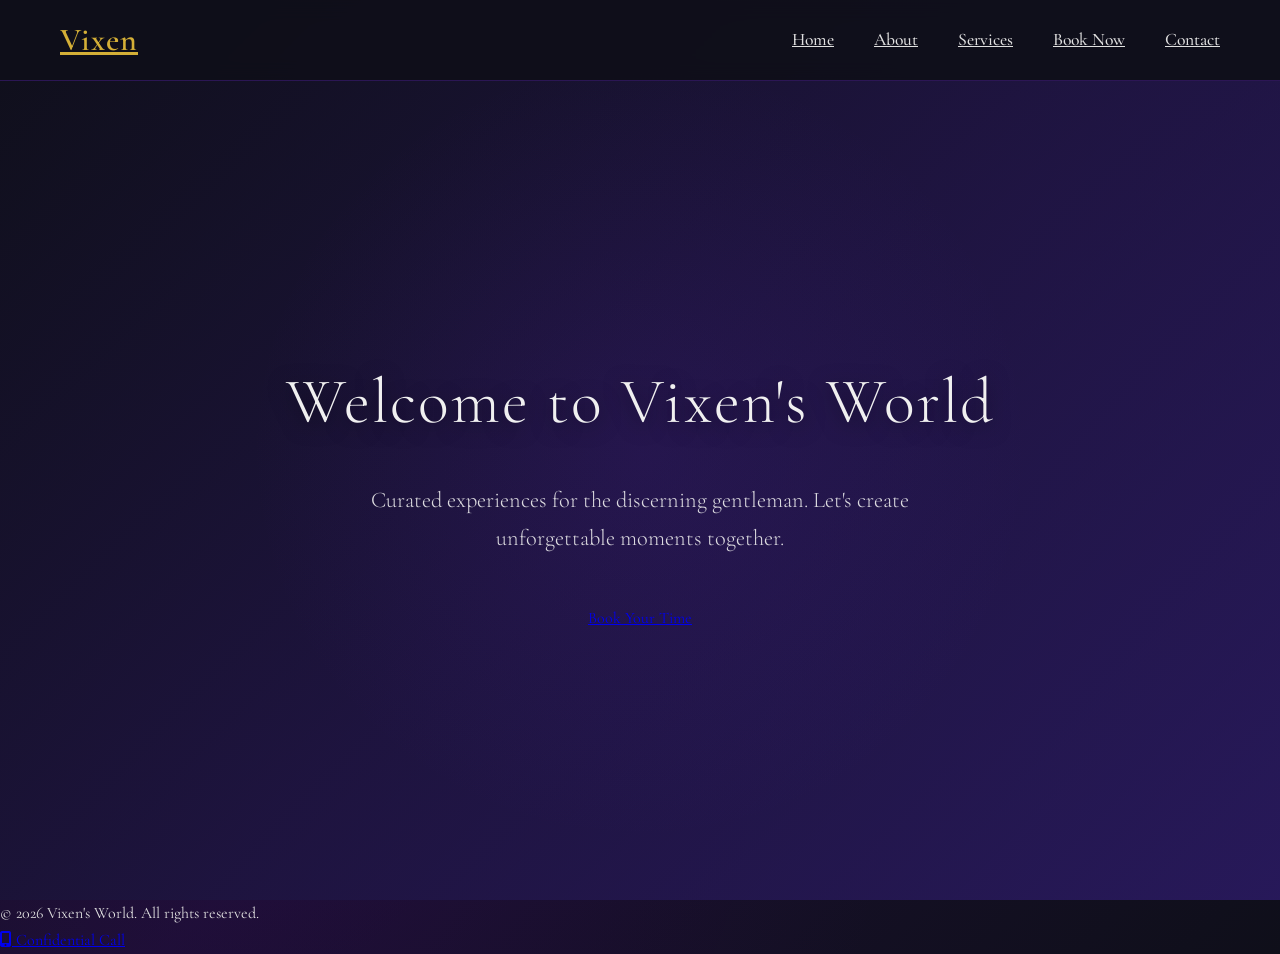
==== commit 8855fd49: "Update Index.html Converted to multiple pages" ====
--- a/Index.html
+++ b/Index.html
@@ -3,7 +3,7 @@
 <head>
     <meta charset="UTF-8">
     <meta name="viewport" content="width=device-width, initial-scale=1.0">
-    <title>Vixen's World | Book Your Experience</title>
+    <title>Vixen's World | Home</title>
     <link rel="stylesheet" href="style.css">
     <!-- Google Font for Moody Mysterious Theme -->
     <link href="https://fonts.googleapis.com/css2?family=Cormorant+Garamond:wght@300;400;500;600;700&display=swap" rel="stylesheet">
@@ -14,182 +14,23 @@
     <!-- Navigation -->
     <nav class="navbar">
         <div class="nav-container">
-            <a href="#home" class="nav-logo">Vixen</a>
+            <a href="index.html" class="nav-logo">Vixen</a>
             <ul class="nav-menu">
-                <li class="nav-item"><a href="#home" class="nav-link">Home</a></li>
-                <li class="nav-item"><a href="#services" class="nav-link">Services</a></li>
-                <li class="nav-item"><a href="#booking" class="nav-link">Book Now</a></li>
-                <li class="nav-item"><a href="#contact" class="nav-link">Contact</a></li>
+                <li class="nav-item"><a href="index.html" class="nav-link active">Home</a></li>
+                <li class="nav-item"><a href="about.html" class="nav-link">About</a></li>
+                <li class="nav-item"><a href="services.html" class="nav-link">Services</a></li>
+                <li class="nav-item"><a href="booking.html" class="nav-link">Book Now</a></li>
+                <li class="nav-item"><a href="contact.html" class="nav-link">Contact</a></li>
             </ul>
         </div>
     </nav>
 
     <!-- Hero Section -->
-    <section id="home" class="hero">
+    <section id="home" class="hero" style="height: 100vh;">
         <div class="hero-content">
             <h1>Welcome to Vixen's World</h1>
             <p>Curated experiences for the discerning gentleman. Let's create unforgettable moments together.</p>
-            <a href="#booking" class="cta-button">Book Your Time</a>
-        </div>
-    </section>
-
-    <!-- Services Section -->
-    <section id="services" class="services">
-        <h2>My Services & Rates</h2>
-        <div class="services-grid">
-            <div class="service-card">
-                <i class="fas fa-coffee"></i>
-                <h3>Coffee & Conversation</h3>
-                <div class="service-price">70 USDT / hour</div>
-                <p>A relaxed and engaging meeting to get to know each other. Perfect for a first connection.</p>
-            </div>
-            <div class="service-card">
-                <i class="fas fa-video"></i>
-                <h3>Video Call Sessions</h3>
-                <div class="service-price">80 USDT / hour</div>
-                <p>Private video calls from anywhere in the world. Intimate conversations and personalized attention in the comfort of your space.</p>
-            </div>
-            <div class="service-card">
-                <i class="fas fa-handshake"></i>
-                <h3>Meet & Greet</h3>
-                <div class="service-price">150 USDT / event</div>
-                <p>Ideal for events, galas, or a stylish evening out. I'll be your charming companion.</p>
-            </div>
-            <div class="service-card">
-                <i class="fas fa-star"></i>
-                <h3>Private Collaboration</h3>
-                <div class="service-price">150 USDT / 2 hours</div>
-                <p>An exclusive, private session tailored to your specific interests and desires.</p>
-            </div>
-            <div class="service-card">
-                <i class="fas fa-laptop"></i>
-                <h3>Online Sessions</h3>
-                <div class="service-price">100 USDT / month</div>
-                <p>The online session itself is a personal and intimate experience, completely tailored to what I feel you need or have earned.</p>
-                <p>While much of what happens is based on your training and trust, and my own desires for our night together… what is guaranteed is my complete attention and devotion to u.</p>
-                <p>Your breath will be the only indication of your submission. The session consists of: a deep trance, tasks, and a check-in afterwards.</p>
-            </div>
-            <div class="service-card">
-                <i class="fas fa-plane"></i>
-                <h3>Fly Me To You</h3>
-                <div class="service-price">2000 USDT / experience</div>
-                <p>Ready for an adventure? Book me for holidays, trips, or extended getaways.</p>
-            </div>
-        </div>
-    </section>
-
-    <!-- Booking Section -->
-    <section id="booking" class="booking">
-        <h2>Book Your Experience</h2>
-        <p>Please fill out the form below to request a booking. I will personally confirm your appointment via email.</p>
-        
-        <form class="booking-form" action="https://formsubmit.co/prodominatrix2@gmail.com" method="POST">
-            <input type="hidden" name="_subject" value="New Booking Request!">
-            <input type="hidden" name="_captcha" value="false">
-            
-            <div class="form-group">
-                <label for="name">Your Name:</label>
-                <input type="text" id="name" name="name" required>
-            </div>
-            <div class="form-group">
-                <label for="email">Your Email:</label>
-                <input type="email" id="email" name="email" required>
-            </div>
-            <div class="form-group">
-                <label for="service">Desired Service:</label>
-                <select id="service" name="service" required>
-                    <option value="">--Please choose an option--</option>
-                    <option value="coffee">Coffee & Conversation</option>
-                    <option value="video">Video Call Sessions</option>
-                    <option value="meet">Meet & Greet</option>
-                    <option value="collab">Private Collaboration</option>
-                    <option value="online">Online Sessions (Monthly)</option>
-                    <option value="flyme">Fly Me To You</option>
-                </select>
-            </div>
-            <div class="form-group">
-                <label for="date">Preferred Date:</label>
-                <input type="date" id="date" name="date" required>
-            </div>
-            <div class="form-group">
-                <label for="time">Preferred Time:</label>
-                <input type="time" id="time" name="time" required>
-            </div>
-            
-            <!-- USDT Payment Section -->
-            <div class="form-group payment-section">
-                <h3><i class="fas fa-coins"></i> USDT Payment</h3>
-                
-                <div class="payment-instructions">
-                    <p><strong>Full payment required via USDT to confirm booking:</strong></p>
-                </div>
-                
-                <div class="payment-options">
-                    <div class="payment-option">
-                        <input type="radio" id="usdt-paid" name="payment_status" value="full_paid" required>
-                        <label for="usdt-paid">I have sent full USDT payment</label>
-                    </div>
-                </div>
-                
-                <div class="usdt-details">
-                    <p><strong>Send USDT to this address:</strong></p>
-                    <div class="crypto-address">
-                        <input type="text" value="0xc7959b038c27C19BE27b0dC2f94720C005f266F2" id="usdtAddress" readonly>
-                        <button type="button" onclick="copyUSDTAddress()">
-                            <i class="fas fa-copy"></i> Copy
-                        </button>
-                    </div>
-                    <div class="network-info">
-                        <p><i class="fas fa-network-wired"></i> <strong>Network:</strong> TRC20 (Tron) - Recommended</p>
-                        <p><i class="fas fa-exclamation-circle"></i> <strong>Note:</strong> Send only USDT on TRC20 network</p>
-                        <p><i class="fas fa-shield-alt"></i> <strong>Booking Policy:</strong> Full payment required to confirm booking</p>
-                    </div>
-                </div>
-            </div>
-
-            <!-- Buy USDT Section -->
-            <div class="form-group usdt-buy-section">
-                <h3><i class="fas fa-shopping-cart"></i> Need USDT?</h3>
-                
-                <div class="simple-swap-option">
-                    <h4>SimpleSwap</h4>
-                    <p>Buy USDT instantly with credit card - no account needed, completely private</p>
-                    <a href="https://simpleswap.io/" target="_blank" class="simple-swap-link">
-                        <i class="fas fa-external-link-alt"></i> Buy USDT Instantly
-                    </a>
-                </div>
-                
-                <div class="usdt-guide">
-                    <p><strong>How to buy USDT:</strong></p>
-                    <ol>
-                        <li>Click "Buy USDT Instantly" above</li>
-                        <li>Select your currency (USD, EUR, etc.)</li>
-                        <li>Choose USDT as the cryptocurrency</li>
-                        <li>Enter the amount you need</li>
-                        <li>Follow the simple payment steps</li>
-                        <li>Send the USDT to my address above</li>
-                    </ol>
-                    <p class="note"><i class="fas fa-info-circle"></i> SimpleSwap doesn't require registration - perfect for privacy</p>
-                </div>
-            </div>
-
-            <div class="form-group full-width">
-                <label for="message">Special Requests / Details:</label>
-                <textarea id="message" name="message" rows="5"></textarea>
-            </div>
-            <button type="submit" class="submit-button">Submit Booking Request</button>
-        </form>
-        <div id="form-status"></div>
-    </section>
-
-    <!-- Contact Section -->
-    <section id="contact" class="contact">
-        <h2>Get in Touch</h2>
-        <p>For all other inquiries, please don't hesitate to reach out.</p>
-        <div class="contact-info">
-            <p><i class="fas fa-envelope"></i> Email: <a href="mailto:prodominatrix2@gmail.com">prodominatrix2@gmail.com</a></p>
-            <p><i class="fas fa-mobile-alt"></i> Zangi: <a href="https://services.zangi.com/dl/conversation/1086859612" target="_blank">Private Confidential Line</a></p>
-            <p class="zangi-note"><i class="fas fa-shield-alt"></i> Zangi offers encrypted calls and messages for maximum privacy</p>
+            <a href="booking.html" class="cta-button">Book Your Time</a>
         </div>
     </section>
 
@@ -207,4 +48,4 @@
 
     <script src="script.js"></script>
 </body>
-</html> +</html>
--- a/style.css
+++ b/style.css
@@ -1,55 +1,112 @@
-/* Zangi Float Button */
-.zangi-float {
+/* Moody Mysterious Theme */
+* {
+    margin: 0;
+    padding: 0;
+    box-sizing: border-box;
+}
+
+body {
+    font-family: 'Cormorant Garamond', serif;
+    line-height: 1.7;
+    color: #e0e0e0;
+    background: #0f0f1a;
+    background-image: 
+        radial-gradient(circle at 20% 80%, rgba(76, 0, 130, 0.15) 0%, transparent 50%),
+        radial-gradient(circle at 80% 20%, rgba(106, 13, 173, 0.1) 0%, transparent 50%),
+        linear-gradient(135deg, #0f0f1a 0%, #1a1030 50%, #0f0f1a 100%);
+    min-height: 100vh;
+}
+
+/* Navigation */
+.navbar {
+    background: rgba(15, 15, 26, 0.95);
+    backdrop-filter: blur(10px);
+    border-bottom: 1px solid rgba(109, 40, 217, 0.3);
     position: fixed;
-    bottom: 25px;
-    right: 25px;
+    width: 100%;
+    top: 0;
     z-index: 1000;
 }
 
-.zangi-float a {
-    background: rgba(0, 123, 255, 0.9);
-    backdrop-filter: blur(10px);
-    color: white;
-    padding: 14px 22px;
-    border-radius: 2px;
-    text-decoration: none;
+.nav-container {
+    max-width: 1200px;
+    margin: 0 auto;
+    padding: 0 20px;
+    display: flex;
+    justify-content: space-between;
+    align-items: center;
+    height: 80px;
+}
+
+.nav-logo {
+    font-size: 2rem;
+    font-weight: 600;
+    color: #d4af37;
+    letter-spacing: 1px;
+}
+
+.nav-menu {
+    display: flex;
+    list-style: none;
+}
+
+.nav-item {
+    margin-left: 2.5rem;
+}
+
+.nav-link {
+    font-weight: 500;
+    color: #e0e0e0;
+    transition: all 0.3s ease;
+    font-size: 1.1rem;
+}
+
+.nav-link:hover {
+    color: #d4af37;
+}
+
+/* Hero Section */
+.hero {
+    height: 100vh;
+    background: 
+        linear-gradient(135deg, rgba(15, 15, 26, 0.9) 0%, rgba(45, 27, 105, 0.8) 100%),
+        url('https://images.unsplash.com/photo-1506905925346-21bda4d32df4?ixlib=rb-4.0.3&auto=format&fit=crop&w=2070') 
+        no-repeat center center/cover;
     display: flex;
     align-items: center;
-    gap: 10px;
-    box-shadow: 0 8px 32px rgba(0, 123, 255, 0.3);
-    transition: all 0.3s ease;
-    font-weight: 500;
-    font-size: 14px;
-    border: 1px solid rgba(0, 123, 255, 0.5);
-    font-family: 'Cormorant Garamond', serif;
+    justify-content: center;
+    text-align: center;
+    color: #f0f0f0;
+    padding-top: 80px;
+    position: relative;
 }
 
-.zangi-float a:hover {
-    transform: scale(1.05);
-    background: rgba(0, 123, 255, 1);
-    box-shadow: 0 12px 40px rgba(0, 123, 255, 0.4);
+.hero::before {
+    content: '';
+    position: absolute;
+    top: 0;
+    left: 0;
+    right: 0;
+    bottom: 0;
+    background: radial-gradient(circle at 50% 50%, rgba(109, 40, 217, 0.1) 0%, transparent 50%);
 }
 
-/* Zangi Note in Contact Section */
-.zangi-note {
-    background: rgba(0, 123, 255, 0.1);
-    padding: 1rem;
-    border-radius: 2px;
-    border-left: 3px solid #007bff;
-    font-size: 0.9rem;
-    color: #007bff;
-    margin-top: 1rem;
+.hero-content {
+    position: relative;
+    z-index: 2;
 }
 
-/* Mobile responsive for Zangi */
-@media (max-width: 768px) {
-    .zangi-float {
-        bottom: 20px;
-        right: 20px;
-    }
-    
-    .zangi-float a {
-        padding: 12px 18px;
-        font-size: 13px;
-    }
-}+.hero-content h1 {
+    font-size: 4rem;
+    font-weight: 300;
+    margin-bottom: 1.5rem;
+    letter-spacing: 2px;
+    text-shadow: 0 4px 20px rgba(0, 0, 0, 0.5);
+}
+
+.hero-content p {
+    font-size: 1.4rem;
+    max-width: 600px;
+    margin: 0 auto 3rem;
+    font-weight: 300;
+    opacity: 0.9;
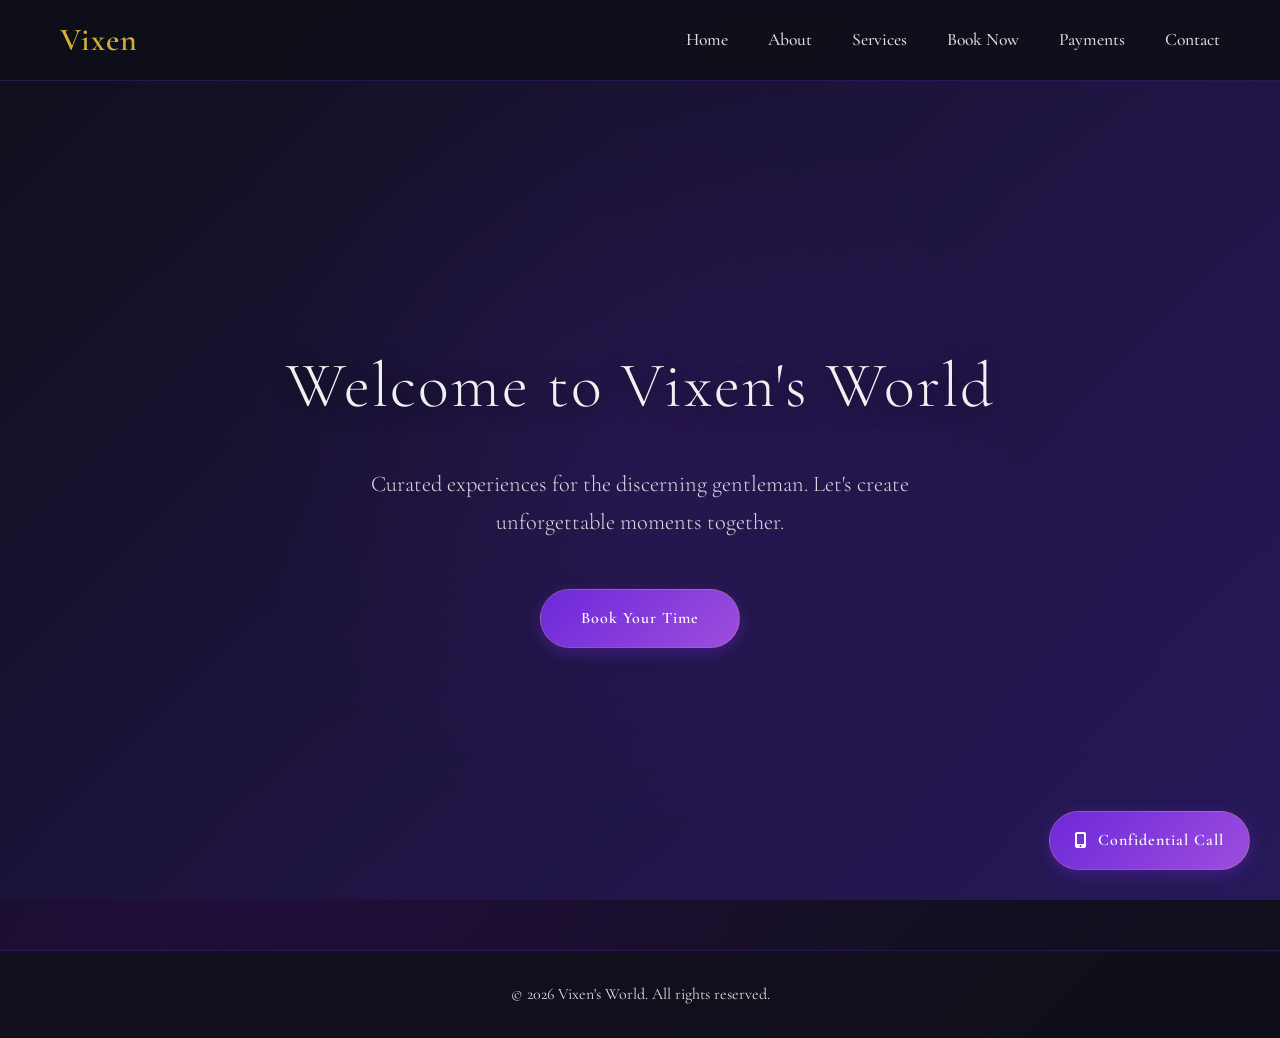
==== commit 89a58349: "Update navigation menu with new Payments link Adding payment link" ====
--- a/Index.html
+++ b/Index.html
@@ -16,12 +16,13 @@
         <div class="nav-container">
             <a href="index.html" class="nav-logo">Vixen</a>
             <ul class="nav-menu">
-                <li class="nav-item"><a href="index.html" class="nav-link active">Home</a></li>
-                <li class="nav-item"><a href="about.html" class="nav-link">About</a></li>
-                <li class="nav-item"><a href="services.html" class="nav-link">Services</a></li>
-                <li class="nav-item"><a href="booking.html" class="nav-link">Book Now</a></li>
-                <li class="nav-item"><a href="contact.html" class="nav-link">Contact</a></li>
-            </ul>
+    <li class="nav-item"><a href="index.html" class="nav-link">Home</a></li>
+    <li class="nav-item"><a href="about.html" class="nav-link">About</a></li>
+    <li class="nav-item"><a href="services.html" class="nav-link">Services</a></li>
+    <li class="nav-item"><a href="booking.html" class="nav-link">Book Now</a></li>
+    <li class="nav-item"><a href="payments.html" class="nav-link">Payments</a></li>
+    <li class="nav-item"><a href="contact.html" class="nav-link">Contact</a></li>
+</ul>
         </div>
     </nav>
 
--- a/style.css
+++ b/style.css
@@ -43,6 +43,12 @@
     font-weight: 600;
     color: #d4af37;
     letter-spacing: 1px;
+    text-decoration: none;
+    transition: all 0.3s ease;
+}
+
+.nav-logo:hover {
+    text-shadow: 0 0 15px rgba(212, 175, 55, 0.5);
 }
 
 .nav-menu {
@@ -59,15 +65,32 @@
     color: #e0e0e0;
     transition: all 0.3s ease;
     font-size: 1.1rem;
+    text-decoration: none;
+    position: relative;
 }
 
 .nav-link:hover {
     color: #d4af37;
+}
+
+.nav-link.active {
+    color: #d4af37;
+}
+
+.nav-link.active::after {
+    content: '';
+    position: absolute;
+    bottom: -5px;
+    left: 0;
+    width: 100%;
+    height: 2px;
+    background: #d4af37;
+    box-shadow: 0 0 10px rgba(212, 175, 55, 0.5);
 }
 
 /* Hero Section */
 .hero {
-    height: 100vh;
+    min-height: 100vh;
     background: 
         linear-gradient(135deg, rgba(15, 15, 26, 0.9) 0%, rgba(45, 27, 105, 0.8) 100%),
         url('https://images.unsplash.com/photo-1506905925346-21bda4d32df4?ixlib=rb-4.0.3&auto=format&fit=crop&w=2070') 
@@ -109,4 +132,629 @@
     max-width: 600px;
     margin: 0 auto 3rem;
     font-weight: 300;
-    opacity: 0.9;+    opacity: 0.9;
+}
+
+.cta-button {
+    display: inline-block;
+    padding: 15px 40px;
+    background: linear-gradient(135deg, #6d28d9 0%, #9d4edd 100%);
+    color: #fff;
+    text-decoration: none;
+    border-radius: 50px;
+    font-weight: 600;
+    letter-spacing: 1px;
+    transition: all 0.3s ease;
+    border: 1px solid rgba(212, 175, 55, 0.3);
+    box-shadow: 0 4px 15px rgba(109, 40, 217, 0.4);
+}
+
+.cta-button:hover {
+    transform: translateY(-3px);
+    box-shadow: 0 6px 25px rgba(212, 175, 55, 0.3);
+    background: linear-gradient(135deg, #7c3aed 0%, #b35feb 100%);
+}
+
+/* Services Section */
+.services {
+    padding: 120px 20px;
+    max-width: 1200px;
+    margin: 0 auto;
+}
+
+.services h2 {
+    text-align: center;
+    font-size: 3rem;
+    margin-bottom: 4rem;
+    color: #d4af37;
+    font-weight: 300;
+    letter-spacing: 2px;
+    text-shadow: 0 2px 10px rgba(212, 175, 55, 0.3);
+}
+
+.services-grid {
+    display: grid;
+    grid-template-columns: repeat(auto-fit, minmax(350px, 1fr));
+    gap: 30px;
+}
+
+.service-card {
+    background: rgba(15, 15, 26, 0.7);
+    backdrop-filter: blur(5px);
+    border: 1px solid rgba(109, 40, 217, 0.3);
+    border-radius: 15px;
+    padding: 40px 30px;
+    text-align: center;
+    transition: all 0.3s ease;
+}
+
+.service-card:hover {
+    transform: translateY(-10px);
+    border-color: #d4af37;
+    box-shadow: 0 10px 30px rgba(212, 175, 55, 0.2);
+    background: rgba(20, 20, 35, 0.8);
+}
+
+.service-card i {
+    font-size: 3rem;
+    color: #d4af37;
+    margin-bottom: 20px;
+}
+
+.service-card h3 {
+    font-size: 2rem;
+    margin-bottom: 15px;
+    color: #fff;
+    font-weight: 500;
+}
+
+.service-price {
+    font-size: 1.8rem;
+    color: #d4af37;
+    margin-bottom: 20px;
+    font-weight: 600;
+    letter-spacing: 1px;
+}
+
+.service-card p {
+    font-size: 1.1rem;
+    line-height: 1.8;
+}
+
+/* About Page */
+.about {
+    padding: 120px 20px;
+    max-width: 800px;
+    margin: 0 auto;
+    min-height: 80vh;
+}
+
+.about h2 {
+    text-align: center;
+    font-size: 3rem;
+    margin-bottom: 3rem;
+    color: #d4af37;
+    font-weight: 300;
+    letter-spacing: 2px;
+}
+
+.about-content {
+    background: rgba(15, 15, 26, 0.7);
+    backdrop-filter: blur(5px);
+    border: 1px solid rgba(109, 40, 217, 0.3);
+    border-radius: 15px;
+    padding: 50px;
+}
+
+.about-content p {
+    font-size: 1.2rem;
+    line-height: 1.8;
+    margin-bottom: 20px;
+}
+
+/* Booking Section */
+.booking {
+    padding: 120px 20px;
+    max-width: 800px;
+    margin: 0 auto;
+}
+
+.booking h2 {
+    text-align: center;
+    font-size: 3rem;
+    margin-bottom: 1rem;
+    color: #d4af37;
+    font-weight: 300;
+    letter-spacing: 2px;
+}
+
+.booking > p {
+    text-align: center;
+    font-size: 1.2rem;
+    margin-bottom: 3rem;
+    opacity: 0.9;
+}
+
+.booking-form {
+    background: rgba(15, 15, 26, 0.7);
+    backdrop-filter: blur(5px);
+    border: 1px solid rgba(109, 40, 217, 0.3);
+    border-radius: 15px;
+    padding: 40px;
+}
+
+.form-group {
+    margin-bottom: 25px;
+}
+
+.form-group label {
+    display: block;
+    margin-bottom: 8px;
+    color: #d4af37;
+    font-weight: 500;
+    font-size: 1.1rem;
+}
+
+.form-group input,
+.form-group select,
+.form-group textarea {
+    width: 100%;
+    padding: 12px 15px;
+    background: rgba(0, 0, 0, 0.3);
+    border: 1px solid rgba(109, 40, 217, 0.3);
+    border-radius: 8px;
+    color: #e0e0e0;
+    font-family: 'Cormorant Garamond', serif;
+    font-size: 1.1rem;
+    transition: all 0.3s ease;
+}
+
+.form-group input:focus,
+.form-group select:focus,
+.form-group textarea:focus {
+    outline: none;
+    border-color: #d4af37;
+    box-shadow: 0 0 15px rgba(212, 175, 55, 0.3);
+}
+
+.form-group input[type="date"],
+.form-group input[type="time"] {
+    color-scheme: dark;
+}
+
+/* Payment Section Styles */
+.payment-section {
+    margin-top: 30px;
+    padding: 20px;
+    background: rgba(109, 40, 217, 0.1);
+    border: 1px solid rgba(212, 175, 55, 0.2);
+    border-radius: 10px;
+}
+
+.payment-section h3 {
+    color: #d4af37;
+    font-size: 1.8rem;
+    margin-bottom: 20px;
+    display: flex;
+    align-items: center;
+    gap: 10px;
+}
+
+.payment-instructions {
+    background: rgba(212, 175, 55, 0.1);
+    padding: 15px;
+    border-radius: 8px;
+    margin-bottom: 20px;
+}
+
+.payment-options {
+    margin-bottom: 20px;
+}
+
+.payment-option {
+    display: flex;
+    align-items: center;
+    gap: 10px;
+    padding: 10px;
+    background: rgba(0, 0, 0, 0.2);
+    border-radius: 5px;
+}
+
+.payment-option input[type="radio"] {
+    width: auto;
+    margin-right: 10px;
+    accent-color: #d4af37;
+}
+
+.usdt-details {
+    margin-top: 20px;
+}
+
+.crypto-address {
+    display: flex;
+    gap: 10px;
+    margin-top: 10px;
+}
+
+.crypto-address input {
+    flex: 1;
+    background: rgba(0, 0, 0, 0.5);
+    color: #d4af37;
+    font-family: monospace;
+}
+
+.crypto-address button {
+    padding: 12px 20px;
+    background: linear-gradient(135deg, #6d28d9 0%, #9d4edd 100%);
+    border: 1px solid rgba(212, 175, 55, 0.3);
+    border-radius: 8px;
+    color: #fff;
+    cursor: pointer;
+    transition: all 0.3s ease;
+    white-space: nowrap;
+}
+
+.crypto-address button:hover {
+    background: linear-gradient(135deg, #7c3aed 0%, #b35feb 100%);
+    border-color: #d4af37;
+}
+
+.crypto-address button.copied {
+    background: #1e8567;
+}
+
+.network-info {
+    margin-top: 15px;
+    padding: 10px;
+    background: rgba(0, 0, 0, 0.3);
+    border-radius: 5px;
+    font-size: 0.95rem;
+}
+
+.network-info p {
+    margin: 5px 0;
+    display: flex;
+    align-items: center;
+    gap: 8px;
+}
+
+/* Buy USDT Section */
+.usdt-buy-section {
+    margin-top: 20px;
+    padding: 20px;
+    background: rgba(109, 40, 217, 0.1);
+    border: 1px solid rgba(212, 175, 55, 0.2);
+    border-radius: 10px;
+}
+
+.usdt-buy-section h3 {
+    color: #d4af37;
+    font-size: 1.8rem;
+    margin-bottom: 20px;
+    display: flex;
+    align-items: center;
+    gap: 10px;
+}
+
+.simple-swap-option {
+    text-align: center;
+    padding: 20px;
+    background: rgba(0, 0, 0, 0.3);
+    border-radius: 8px;
+}
+
+.simple-swap-option h4 {
+    font-size: 1.5rem;
+    color: #fff;
+    margin-bottom: 10px;
+}
+
+.simple-swap-link {
+    display: inline-block;
+    padding: 12px 30px;
+    background: linear-gradient(135deg, #6d28d9 0%, #9d4edd 100%);
+    color: #fff;
+    text-decoration: none;
+    border-radius: 50px;
+    margin-top: 15px;
+    transition: all 0.3s ease;
+}
+
+.simple-swap-link:hover {
+    transform: translateY(-3px);
+    box-shadow: 0 5px 20px rgba(212, 175, 55, 0.3);
+}
+
+.usdt-guide {
+    margin-top: 20px;
+    padding: 20px;
+    background: rgba(0, 0, 0, 0.2);
+    border-radius: 8px;
+}
+
+.usdt-guide ol {
+    margin: 15px 0 15px 25px;
+}
+
+.usdt-guide li {
+    margin: 5px 0;
+}
+
+.note {
+    color: #d4af37;
+    font-style: italic;
+}
+
+.submit-button {
+    width: 100%;
+    padding: 15px;
+    background: linear-gradient(135deg, #6d28d9 0%, #9d4edd 100%);
+    color: #fff;
+    border: none;
+    border-radius: 50px;
+    font-size: 1.2rem;
+    font-weight: 600;
+    letter-spacing: 1px;
+    cursor: pointer;
+    transition: all 0.3s ease;
+    border: 1px solid rgba(212, 175, 55, 0.3);
+}
+
+.submit-button:hover {
+    transform: translateY(-3px);
+    box-shadow: 0 5px 25px rgba(212, 175, 55, 0.4);
+    background: linear-gradient(135deg, #7c3aed 0%, #b35feb 100%);
+}
+
+/* Contact Section */
+.contact {
+    padding: 120px 20px;
+    max-width: 600px;
+    margin: 0 auto;
+    text-align: center;
+}
+
+.contact h2 {
+    font-size: 3rem;
+    margin-bottom: 1rem;
+    color: #d4af37;
+    font-weight: 300;
+    letter-spacing: 2px;
+}
+
+.contact > p {
+    font-size: 1.2rem;
+    margin-bottom: 3rem;
+    opacity: 0.9;
+}
+
+.contact-info {
+    background: rgba(15, 15, 26, 0.7);
+    backdrop-filter: blur(5px);
+    border: 1px solid rgba(109, 40, 217, 0.3);
+    border-radius: 15px;
+    padding: 40px;
+}
+
+.contact-info p {
+    margin: 20px 0;
+    font-size: 1.2rem;
+}
+
+.contact-info i {
+    color: #d4af37;
+    margin-right: 10px;
+    width: 25px;
+}
+
+.contact-info a {
+    color: #e0e0e0;
+    text-decoration: none;
+    transition: all 0.3s ease;
+}
+
+.contact-info a:hover {
+    color: #d4af37;
+}
+
+.zangi-note {
+    font-size: 1rem;
+    margin-top: 20px;
+    padding: 10px;
+    background: rgba(212, 175, 55, 0.1);
+    border-radius: 5px;
+    display: flex;
+    align-items: center;
+    justify-content: center;
+    gap: 8px;
+}
+
+/* Zangi Float Button */
+.zangi-float {
+    position: fixed;
+    bottom: 30px;
+    right: 30px;
+    z-index: 999;
+}
+
+.zangi-float a {
+    display: flex;
+    align-items: center;
+    gap: 10px;
+    padding: 15px 25px;
+    background: linear-gradient(135deg, #6d28d9 0%, #9d4edd 100%);
+    color: #fff;
+    text-decoration: none;
+    border-radius: 50px;
+    font-weight: 600;
+    letter-spacing: 1px;
+    border: 1px solid rgba(212, 175, 55, 0.3);
+    box-shadow: 0 4px 15px rgba(109, 40, 217, 0.4);
+    transition: all 0.3s ease;
+}
+
+.zangi-float a:hover {
+    transform: translateY(-5px);
+    box-shadow: 0 8px 25px rgba(212, 175, 55, 0.3);
+}
+
+/* Footer */
+footer {
+    text-align: center;
+    padding: 30px;
+    background: rgba(15, 15, 26, 0.8);
+    border-top: 1px solid rgba(109, 40, 217, 0.3);
+    margin-top: 50px;
+}
+
+/* Form Status Messages */
+#form-status {
+    margin-top: 20px;
+}
+
+/* Responsive Design */
+@media (max-width: 768px) {
+    .nav-container {
+        flex-direction: column;
+        height: auto;
+        padding: 20px;
+    }
+    
+    .nav-menu {
+        margin-top: 20px;
+        flex-wrap: wrap;
+        justify-content: center;
+    }
+    
+    .nav-item {
+        margin: 10px 15px;
+    }
+    
+    .hero-content h1 {
+        font-size: 2.5rem;
+    }
+    
+    .hero-content p {
+        font-size: 1.2rem;
+        padding: 0 20px;
+    }
+    
+    .services h2,
+    .booking h2,
+    .contact h2,
+    .about h2 {
+        font-size: 2.5rem;
+    }
+    
+    .services-grid {
+        grid-template-columns: 1fr;
+    }
+    
+    .booking-form {
+        padding: 20px;
+    }
+    
+    .crypto-address {
+        flex-direction: column;
+    }
+    
+    .zangi-float a span {
+        display: none;
+    }
+    
+    .zangi-float a {
+        padding: 15px;
+        border-radius: 50%;
+    }
+    
+    .zangi-float a i {
+        margin: 0;
+    }
+}
+
+@media (max-width: 480px) {
+    .hero-content h1 {
+        font-size: 2rem;
+    }
+    
+    .hero-content p {
+        font-size: 1rem;
+    }
+    
+    .cta-button {
+        padding: 12px 30px;
+    }
+    
+    .service-card {
+        padding: 25px;
+    }
+    
+    .service-card h3 {
+        font-size: 1.5rem;
+    }
+    
+    .service-price {
+        font-size: 1.5rem;
+    }
+}
+
+/* Smooth Scrolling */
+html {
+    scroll-behavior: smooth;
+}
+
+/* Selection Styling */
+::selection {
+    background: #d4af37;
+    color: #0f0f1a;
+}
+
+/* Custom Scrollbar */
+::-webkit-scrollbar {
+    width: 10px;
+}
+
+::-webkit-scrollbar-track {
+    background: #0f0f1a;
+}
+
+::-webkit-scrollbar-thumb {
+    background: linear-gradient(135deg, #6d28d9, #9d4edd);
+    border-radius: 5px;
+}
+
+::-webkit-scrollbar-thumb:hover {
+    background: linear-gradient(135deg, #7c3aed, #b35feb);
+}
+
+/* Animations */
+@keyframes fadeIn {
+    from {
+        opacity: 0;
+        transform: translateY(20px);
+    }
+    to {
+        opacity: 1;
+        transform: translateY(0);
+    }
+}
+
+.service-card, .booking-form, .contact-info, .about-content {
+    animation: fadeIn 0.8s ease-out;
+}
+
+/* Price Display */
+#price-display {
+    margin-top: 10px;
+    padding: 10px;
+    background: rgba(212, 175, 55, 0.1);
+    border: 1px solid #d4af37;
+    border-radius: 5px;
+    color: #d4af37;
+    font-weight: 500;
+}
+
+/* Full Width Form Group */
+.form-group.full-width {
+    grid-column: 1 / -1;
+}
